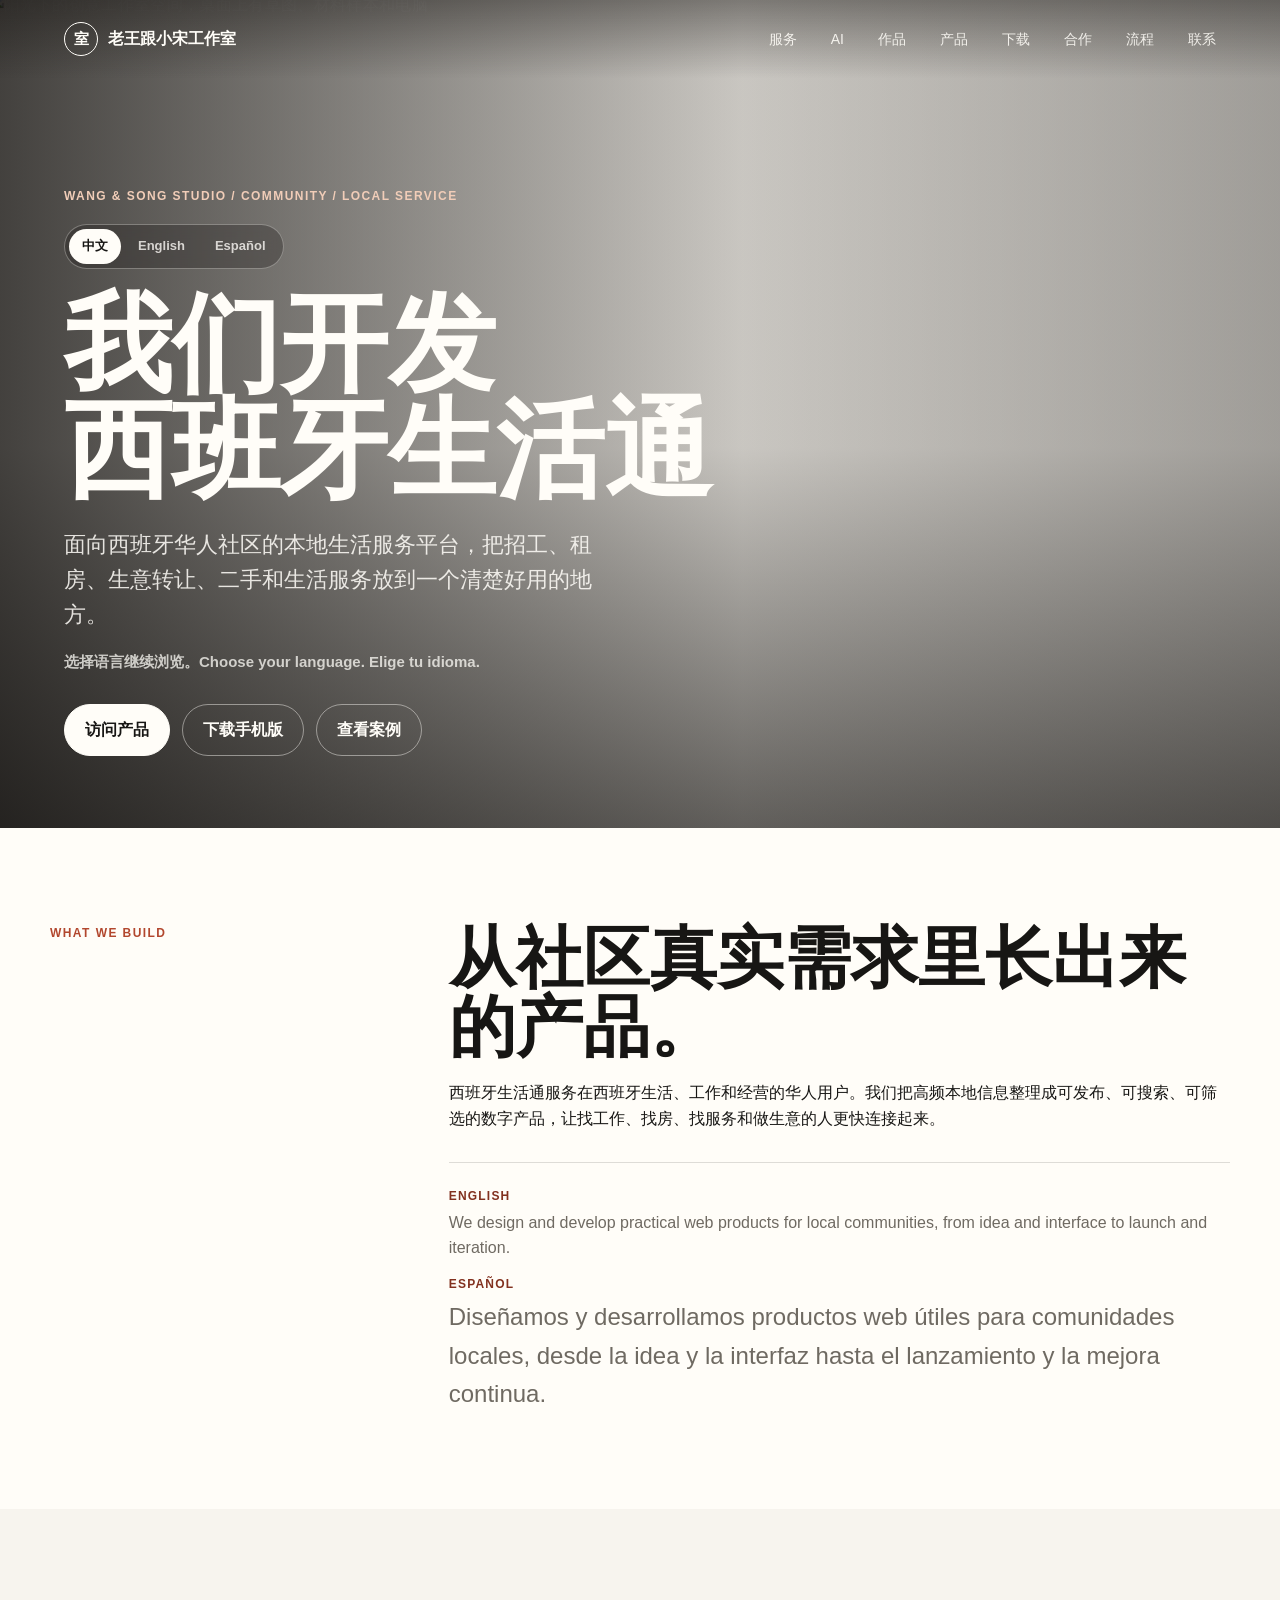
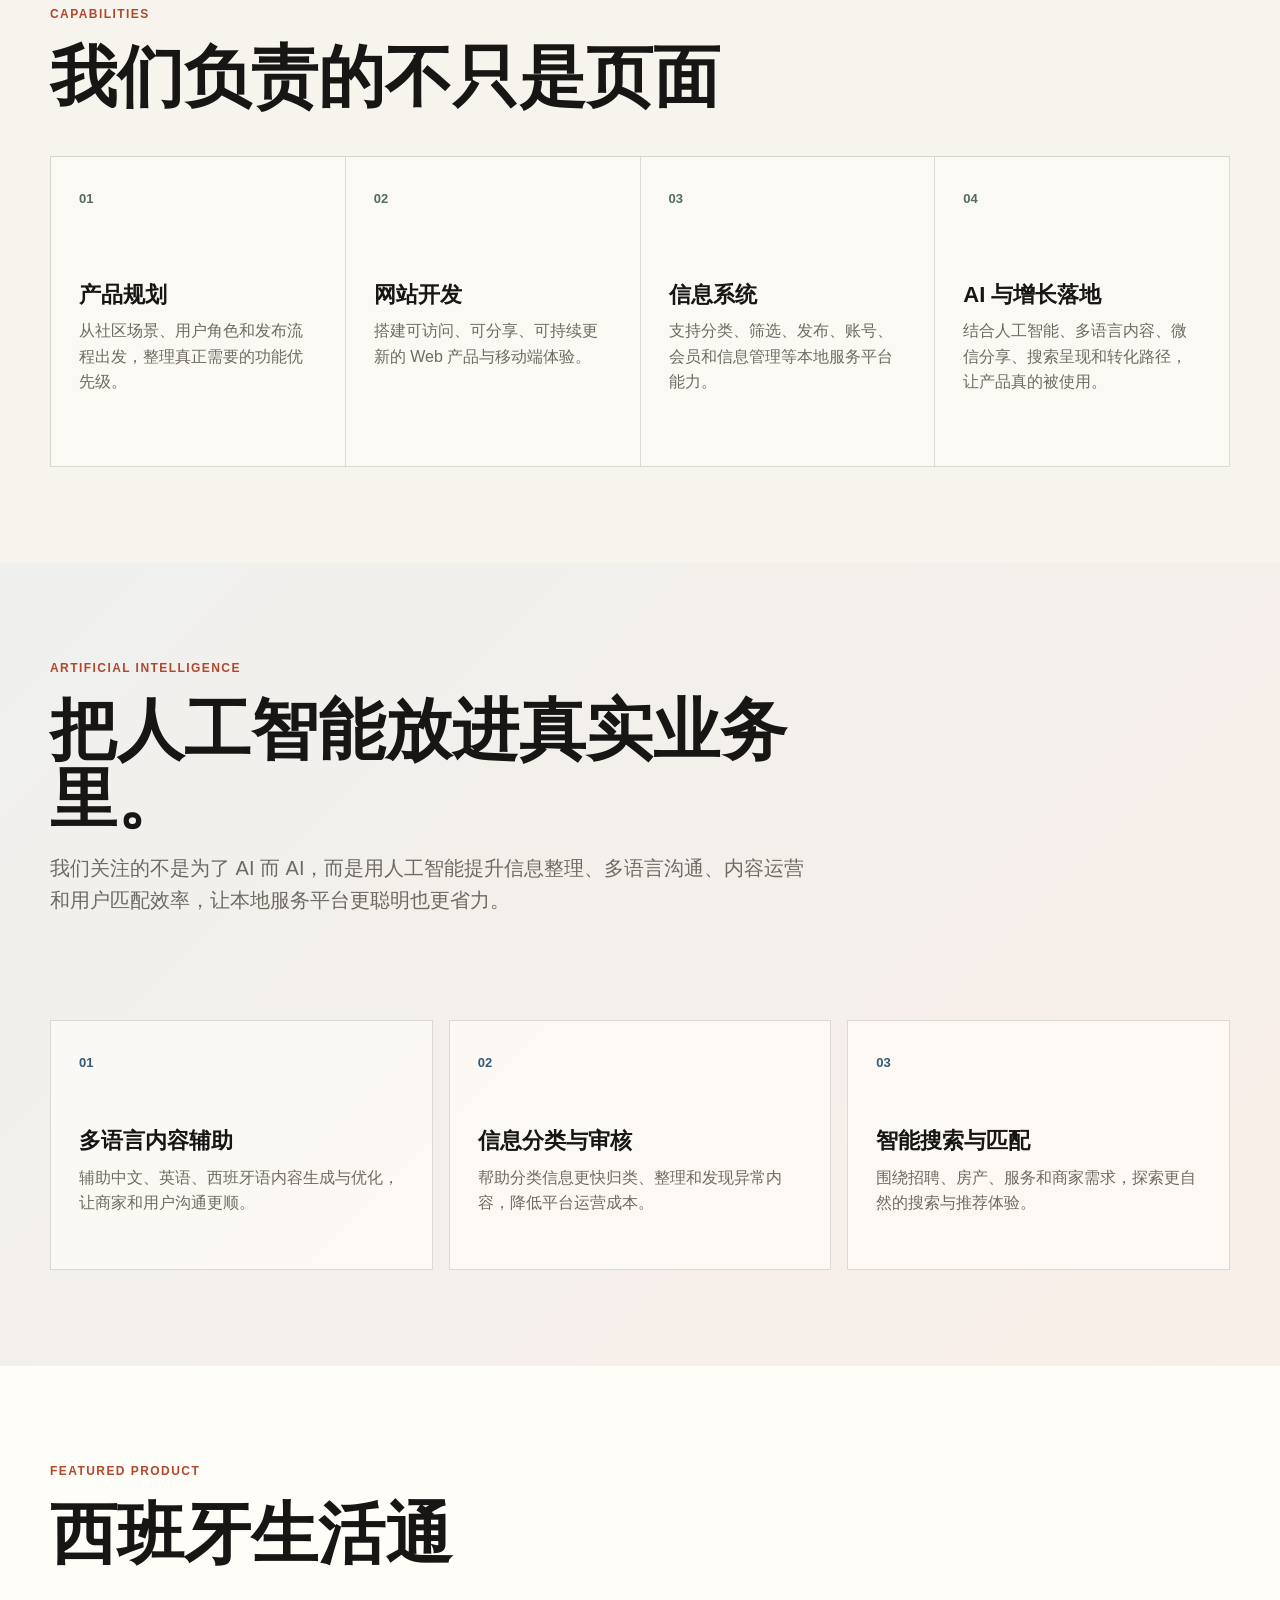
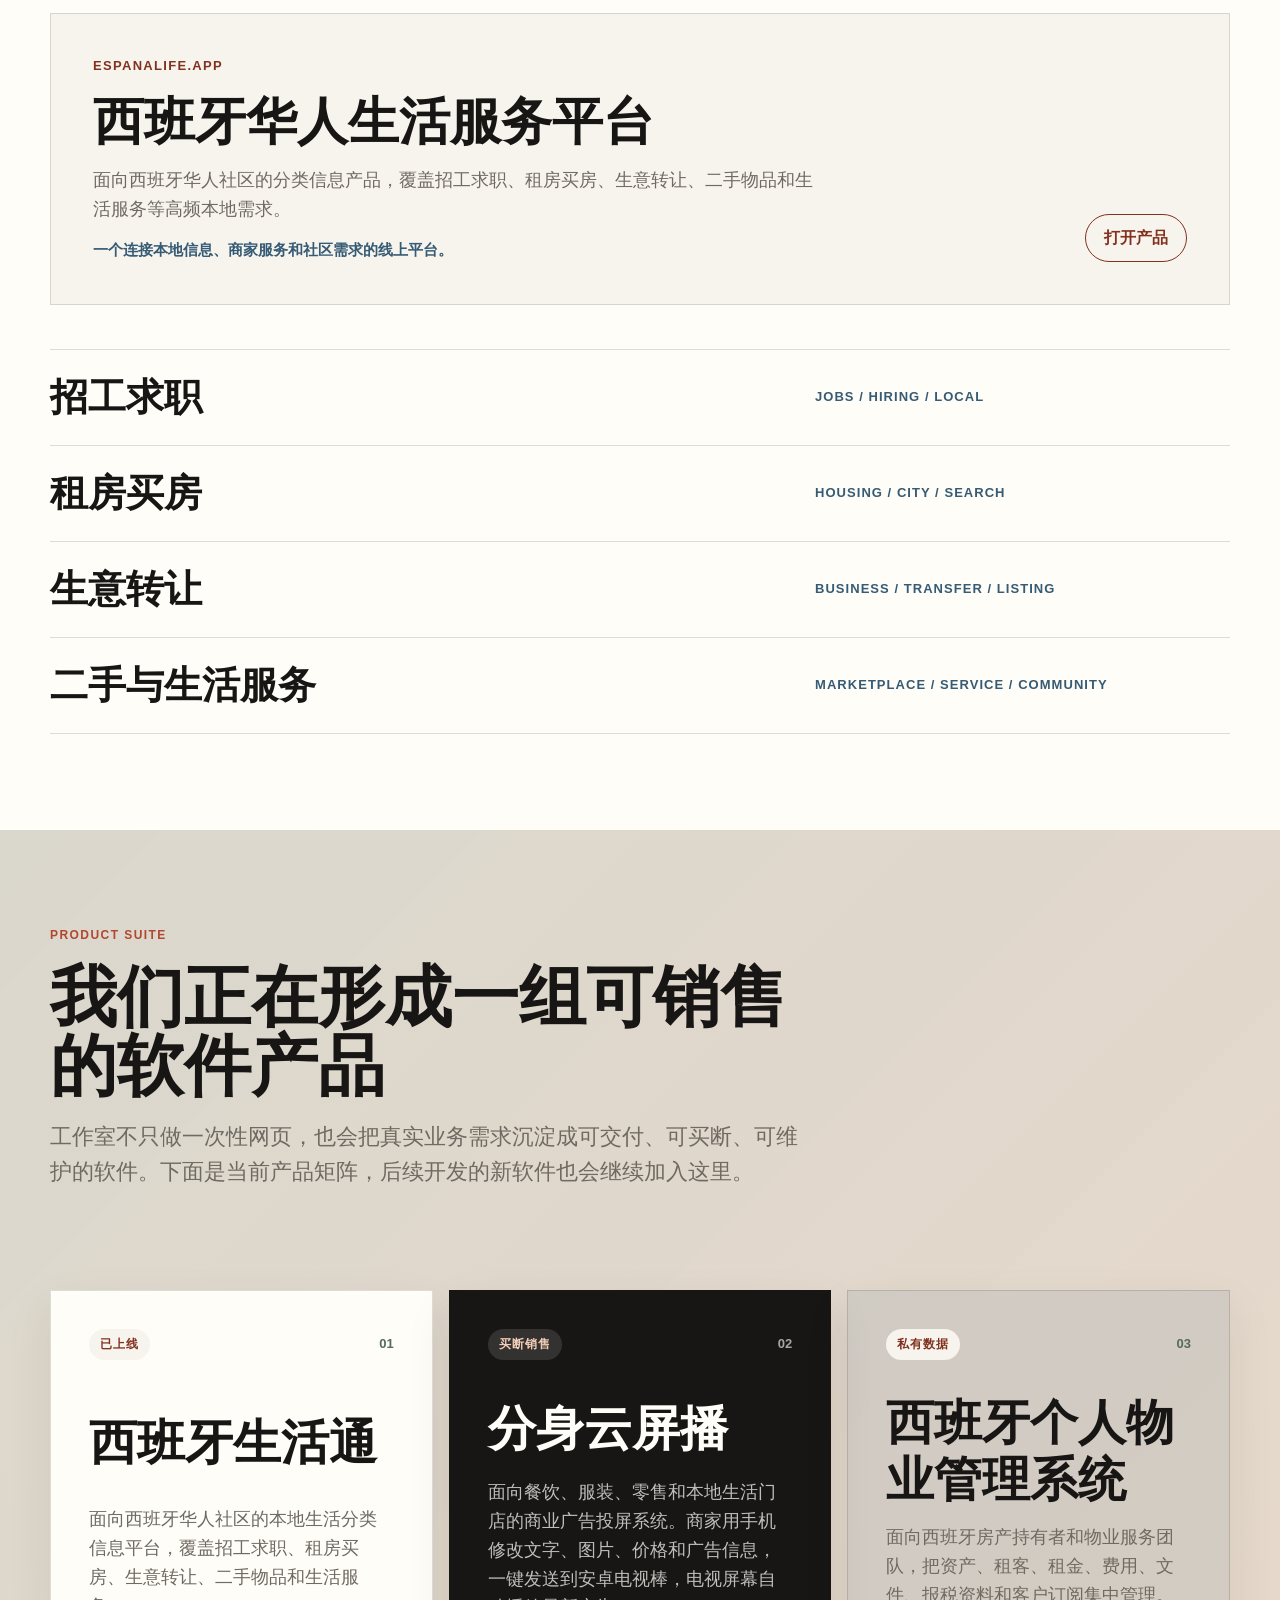
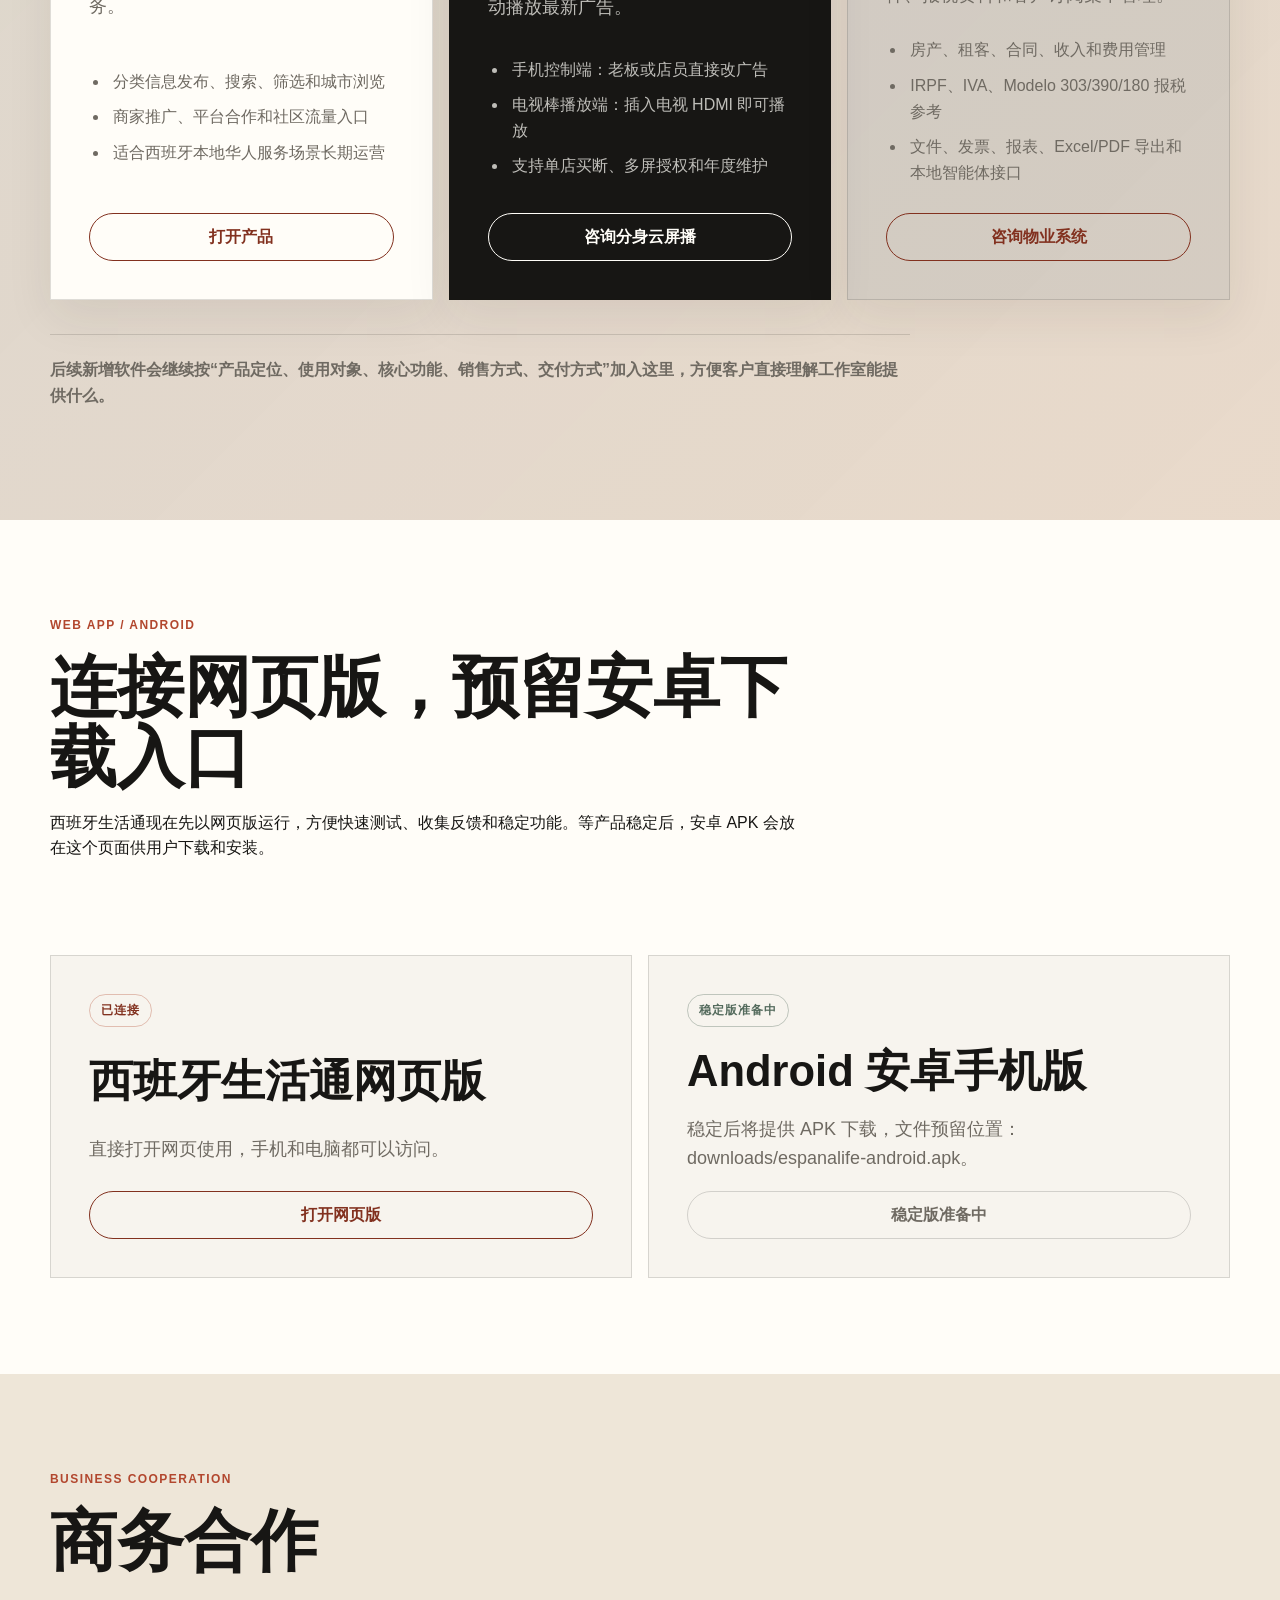
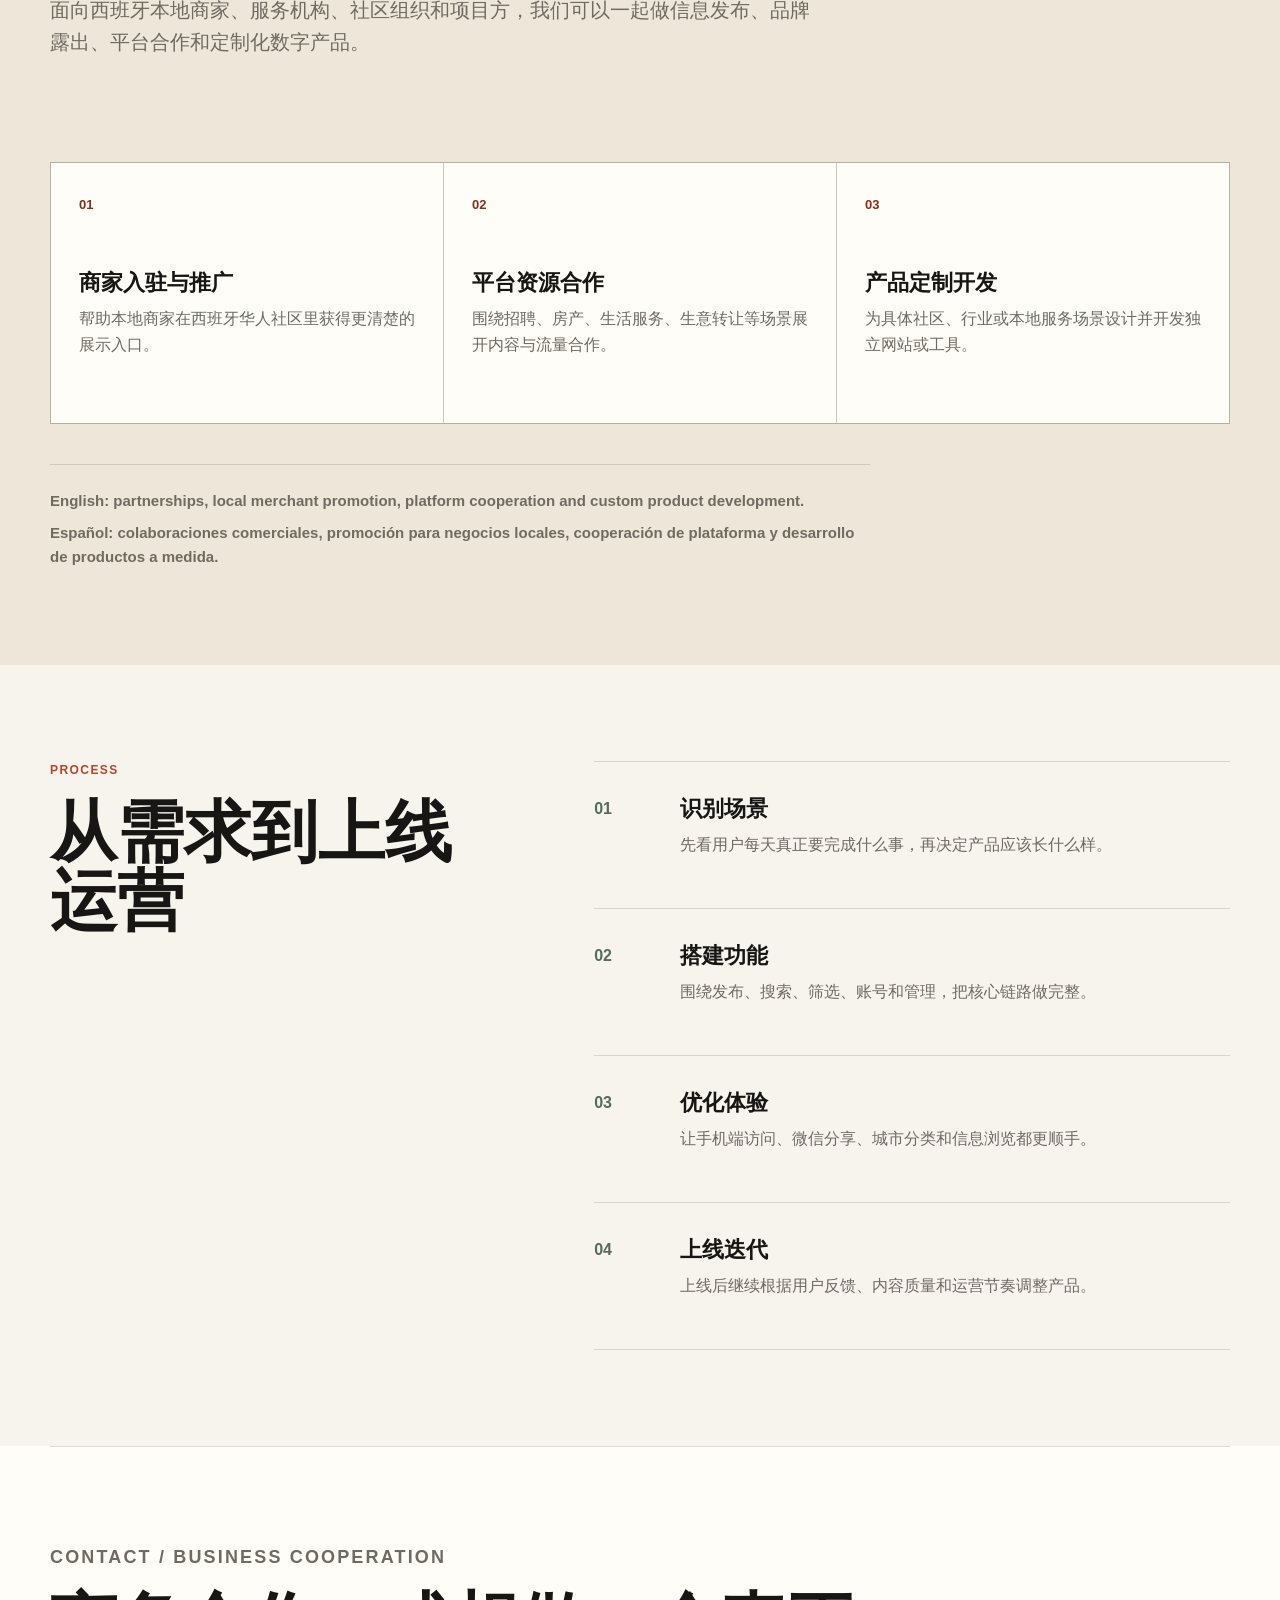
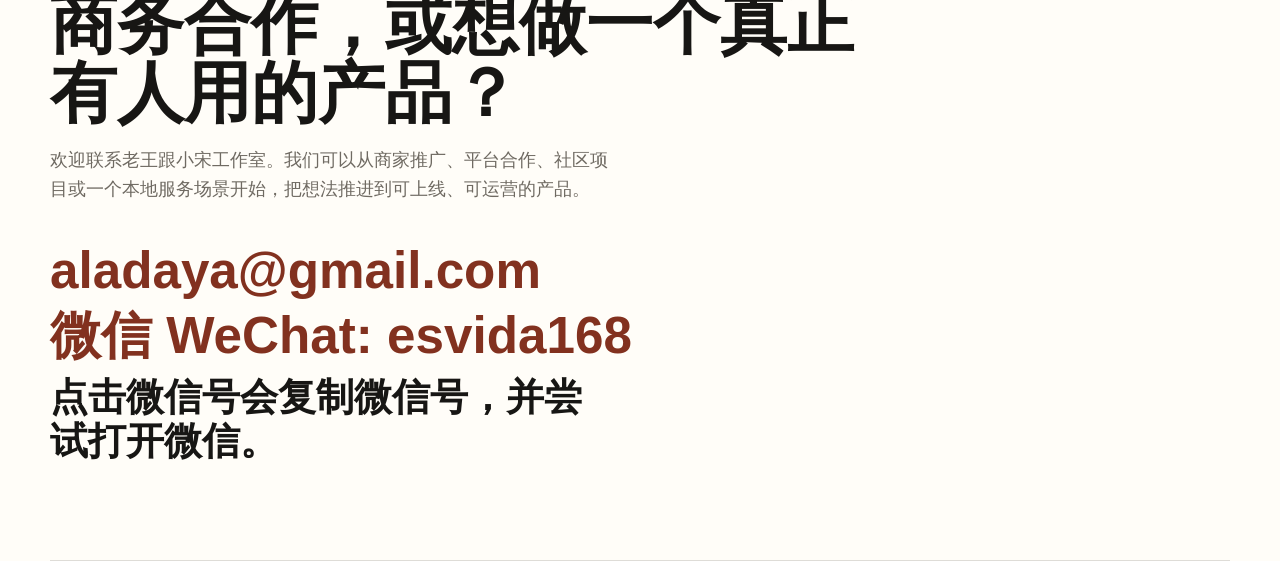
==== index.html @ 679bf8e5 "Expand studio product suite" ====
<!doctype html>
<html lang="zh-CN">
  <head>
    <meta charset="utf-8">
    <meta name="viewport" content="width=device-width, initial-scale=1, viewport-fit=cover">
    <title>老王跟小宋工作室 - 西班牙生活通开发团队</title>
    <meta
      name="description"
      content="老王跟小宋工作室开发了西班牙生活通，一个面向西班牙华人社区的本地生活服务与分类信息平台。"
    >
    <meta name="robots" content="index, follow">
    <link rel="canonical" href="https://wang-song-studio.vercel.app/">
    <meta property="og:url" content="https://wang-song-studio.vercel.app/">
    <link rel="preload" as="image" href="https://images.unsplash.com/photo-1497366754035-f200968a6e72?auto=format&fit=crop&w=1800&q=80">
    <link rel="stylesheet" href="styles.css">
  </head>
  <body>
    <header class="site-header" aria-label="主导航">
      <a class="brand" href="#home" aria-label="回到首页">
        <span class="brand-mark" aria-hidden="true">室</span>
        <span data-i18n="brand">老王跟小宋工作室</span>
      </a>
      <nav>
        <a href="#services" data-i18n="navServices">服务</a>
        <a href="#ai" data-i18n="navAI">AI</a>
        <a href="#work" data-i18n="navWork">作品</a>
        <a href="#products" data-i18n="navProducts">产品</a>
        <a href="#download" data-i18n="navDownload">下载</a>
        <a href="#business" data-i18n="navBusiness">合作</a>
        <a href="#process" data-i18n="navProcess">流程</a>
        <a href="#contact" data-i18n="navContact">联系</a>
      </nav>
    </header>

    <main>
      <section class="hero" id="home" aria-label="工作室介绍">
        <img
          class="hero-image"
          src="https://images.unsplash.com/photo-1497366754035-f200968a6e72?auto=format&fit=crop&w=1800&q=80"
          alt="阳光下的创意工作室空间，桌面上有草图、材料样本和电脑"
        >
        <div class="hero-shade" aria-hidden="true"></div>
        <div class="hero-content">
          <p class="eyebrow">Wang & Song Studio / Community / Local Service</p>
          <div class="language-switcher" aria-label="Language selection">
            <button class="active" type="button" data-lang="zh">中文</button>
            <button type="button" data-lang="en">English</button>
            <button type="button" data-lang="es">Español</button>
          </div>
          <h1 data-i18n="heroTitle">我们开发<br>西班牙生活通</h1>
          <p class="hero-copy" data-i18n="heroCopy">
            面向西班牙华人社区的本地生活服务平台，把招工、租房、生意转让、二手和生活服务放到一个清楚好用的地方。
          </p>
          <p class="language-copy" data-i18n="heroSubcopy">选择语言继续浏览。Choose your language. Elige tu idioma.</p>
          <div class="hero-actions" aria-label="主要操作">
            <a class="button primary" href="https://espanalife.app/" target="_blank" rel="noreferrer" data-i18n="visitProduct">访问产品</a>
            <a class="button secondary" href="#download" data-i18n="downloadApp">下载手机版</a>
            <a class="button secondary" href="#work" data-i18n="viewCase">查看案例</a>
          </div>
        </div>
      </section>

      <section class="intro section-band">
        <div class="section-inner split">
          <p class="section-kicker">What We Build</p>
          <div>
            <h2 data-i18n="introTitle">从社区真实需求里长出来的产品。</h2>
            <p data-i18n="introCopy">
              西班牙生活通服务在西班牙生活、工作和经营的华人用户。我们把高频本地信息整理成可发布、可搜索、可筛选的数字产品，
              让找工作、找房、找服务和做生意的人更快连接起来。
            </p>
            <div class="translation-block">
              <p data-i18n="introPoint1">
                <strong>English</strong>
                We design and develop practical web products for local communities, from idea and interface to launch and iteration.
              </p>
              <p data-i18n="introPoint2">
                <strong>Español</strong>
                Diseñamos y desarrollamos productos web útiles para comunidades locales, desde la idea y la interfaz hasta el lanzamiento y la mejora continua.
              </p>
            </div>
          </div>
        </div>
      </section>

      <section class="services" id="services">
        <div class="section-inner">
          <div class="section-heading">
            <p class="section-kicker">Capabilities</p>
            <h2 data-i18n="servicesTitle">我们负责的不只是页面</h2>
          </div>
          <div class="service-grid">
            <article class="service-item">
              <span class="service-number">01</span>
              <h3 data-i18n="service1Title">产品规划</h3>
              <p data-i18n="service1Copy">从社区场景、用户角色和发布流程出发，整理真正需要的功能优先级。</p>
            </article>
            <article class="service-item">
              <span class="service-number">02</span>
              <h3 data-i18n="service2Title">网站开发</h3>
              <p data-i18n="service2Copy">搭建可访问、可分享、可持续更新的 Web 产品与移动端体验。</p>
            </article>
            <article class="service-item">
              <span class="service-number">03</span>
              <h3 data-i18n="service3Title">信息系统</h3>
              <p data-i18n="service3Copy">支持分类、筛选、发布、账号、会员和信息管理等本地服务平台能力。</p>
            </article>
            <article class="service-item">
              <span class="service-number">04</span>
              <h3 data-i18n="service4Title">增长落地</h3>
              <p data-i18n="service4Copy">兼顾微信分享、搜索呈现、活动入口和转化路径，让产品真的被使用。</p>
            </article>
          </div>
        </div>
      </section>

      <section class="ai-section section-band" id="ai">
        <div class="section-inner ai-layout">
          <div class="section-heading">
            <p class="section-kicker">Artificial Intelligence</p>
            <h2 data-i18n="aiTitle">把人工智能放进真实业务里。</h2>
            <p data-i18n="aiCopy">
              我们关注的不是为了 AI 而 AI，而是用人工智能提升信息整理、多语言沟通、内容运营和用户匹配效率，让本地服务平台更聪明也更省力。
            </p>
          </div>
          <div class="ai-grid">
            <article>
              <span>01</span>
              <h3 data-i18n="ai1Title">多语言内容辅助</h3>
              <p data-i18n="ai1Copy">辅助中文、英语、西班牙语内容生成与优化，让商家和用户沟通更顺。</p>
            </article>
            <article>
              <span>02</span>
              <h3 data-i18n="ai2Title">信息分类与审核</h3>
              <p data-i18n="ai2Copy">帮助分类信息更快归类、整理和发现异常内容，降低平台运营成本。</p>
            </article>
            <article>
              <span>03</span>
              <h3 data-i18n="ai3Title">智能搜索与匹配</h3>
              <p data-i18n="ai3Copy">围绕招聘、房产、服务和商家需求，探索更自然的搜索与推荐体验。</p>
            </article>
          </div>
        </div>
      </section>

      <section class="work section-band" id="work">
        <div class="section-inner">
          <div class="section-heading">
            <p class="section-kicker">Featured Product</p>
            <h2 data-i18n="workTitle">西班牙生活通</h2>
          </div>
          <article class="product-case">
            <div>
              <p class="case-label">espanalife.app</p>
              <h3 data-i18n="caseTitle">西班牙华人生活服务平台</h3>
              <p data-i18n="caseCopy">
                面向西班牙华人社区的分类信息产品，覆盖招工求职、租房买房、生意转让、二手物品和生活服务等高频本地需求。
              </p>
              <p class="case-translation" data-i18n="caseSubcopy">
                Local service and classified listings platform for the Chinese community in Spain. Plataforma local de servicios y anuncios clasificados para la comunidad china en España.
              </p>
            </div>
            <a class="case-link" href="https://espanalife.app/" target="_blank" rel="noreferrer" data-i18n="openProduct">打开产品</a>
          </article>
          <div class="work-list">
            <a class="work-row" href="https://espanalife.app/" target="_blank" rel="noreferrer">
              <span data-i18n="rowJobs">招工求职</span>
              <span>Jobs / Hiring / Local</span>
            </a>
            <a class="work-row" href="https://espanalife.app/" target="_blank" rel="noreferrer">
              <span data-i18n="rowHousing">租房买房</span>
              <span>Housing / City / Search</span>
            </a>
            <a class="work-row" href="https://espanalife.app/" target="_blank" rel="noreferrer">
              <span data-i18n="rowBusiness">生意转让</span>
              <span>Business / Transfer / Listing</span>
            </a>
            <a class="work-row" href="https://espanalife.app/" target="_blank" rel="noreferrer">
              <span data-i18n="rowMarketplace">二手与生活服务</span>
              <span>Marketplace / Service / Community</span>
            </a>
          </div>
        </div>
      </section>

      <span class="anchor-alias" id="fenshenyun" aria-hidden="true"></span>
      <section class="product-suite" id="products">
        <div class="section-inner product-suite-layout">
          <div class="section-heading">
            <p class="section-kicker">Product Suite</p>
            <h2 data-i18n="productsTitle">我们正在形成一组可销售的软件产品</h2>
            <p data-i18n="productsCopy">
              工作室不只做一次性网页，也会把真实业务需求沉淀成可交付、可买断、可维护的软件。下面是当前产品矩阵，后续开发的新软件也会继续加入这里。
            </p>
          </div>

          <div class="product-grid">
            <article class="product-card is-live">
              <div class="product-topline">
                <span data-i18n="productLive">已上线</span>
                <strong>01</strong>
              </div>
              <h3 data-i18n="lifeTitle">西班牙生活通</h3>
              <p data-i18n="lifeCopy">面向西班牙华人社区的本地生活分类信息平台，覆盖招工求职、租房买房、生意转让、二手物品和生活服务。</p>
              <ul>
                <li data-i18n="lifeFeature1">分类信息发布、搜索、筛选和城市浏览</li>
                <li data-i18n="lifeFeature2">商家推广、平台合作和社区流量入口</li>
                <li data-i18n="lifeFeature3">适合西班牙本地华人服务场景长期运营</li>
              </ul>
              <a class="case-link" href="https://espanalife.app/" target="_blank" rel="noreferrer" data-i18n="lifeAction">打开产品</a>
            </article>

            <article class="product-card is-dark">
              <div class="product-topline">
                <span data-i18n="productSale">买断销售</span>
                <strong>02</strong>
              </div>
              <h3 data-i18n="fsyTitle">分身云屏播</h3>
              <p data-i18n="fsyCopy">面向餐饮、服装、零售和本地生活门店的商业广告投屏系统。手机修改文字、图片、价格和广告信息，一键发送到安卓电视棒。</p>
              <ul>
                <li data-i18n="fsyFeature1">手机控制端：老板或店员直接改广告</li>
                <li data-i18n="fsyFeature2">电视棒播放端：插入电视 HDMI 即可播放</li>
                <li data-i18n="fsyFeature3">支持单店买断、多屏授权和年度维护</li>
              </ul>
              <a class="case-link" href="#contact" data-i18n="fsyContact">咨询分身云屏播</a>
            </article>

            <article class="product-card is-blue">
              <div class="product-topline">
                <span data-i18n="productPrivate">私有数据</span>
                <strong>03</strong>
              </div>
              <h3 data-i18n="propertyTitle">西班牙个人物业管理系统</h3>
              <p data-i18n="propertyCopy">面向西班牙房产持有者和物业服务团队，把资产、租客、租金、费用、文件、报税资料和客户订阅集中管理。</p>
              <ul>
                <li data-i18n="propertyFeature1">房产、租客、合同、收入和费用管理</li>
                <li data-i18n="propertyFeature2">IRPF、IVA、Modelo 303/390/180 报税参考</li>
                <li data-i18n="propertyFeature3">文件、发票、报表、Excel/PDF 导出和本地智能体接口</li>
              </ul>
              <a class="case-link" href="#contact" data-i18n="propertyAction">咨询物业系统</a>
            </article>
          </div>

          <div class="product-note">
            <p data-i18n="productsNote">后续新增软件会继续按“产品定位、使用对象、核心功能、销售方式、交付方式”加入这里，方便客户直接理解工作室能提供什么。</p>
          </div>
        </div>
      </section>

      <section class="download section-band" id="download">
        <div class="section-inner download-layout">
          <div class="section-heading">
            <p class="section-kicker">Web App / Android</p>
            <h2 data-i18n="downloadTitle">连接网页版，预留安卓下载入口</h2>
            <p data-i18n="downloadCopy">
              西班牙生活通现在先以网页版运行，方便快速测试、收集反馈和稳定功能。等产品稳定后，安卓 APK 会放在这个页面供用户下载和安装。
            </p>
          </div>
          <div class="download-grid">
            <article class="download-card">
              <span class="download-status is-live" data-i18n="webLive">已连接</span>
              <h3 data-i18n="webAppTitle">西班牙生活通网页版</h3>
              <p data-i18n="webAppCopy">直接打开网页使用，手机和电脑都可以访问。</p>
              <a class="case-link" href="https://espanalife.app/" target="_blank" rel="noreferrer" data-i18n="openWebApp">打开网页版</a>
            </article>
            <article class="download-card">
              <span class="download-status" data-i18n="androidPreparing">稳定版准备中</span>
              <h3 data-i18n="androidTitle">Android 安卓手机版</h3>
              <p data-i18n="androidCopy">稳定后将提供 APK 下载，文件预留位置：downloads/espanalife-android.apk。</p>
              <span class="case-link is-disabled" aria-disabled="true" data-i18n="androidComingSoon">稳定版准备中</span>
            </article>
          </div>
        </div>
      </section>

      <section class="business" id="business">
        <div class="section-inner business-layout">
          <div class="section-heading">
            <p class="section-kicker">Business Cooperation</p>
            <h2 data-i18n="businessTitle">商务合作</h2>
            <p data-i18n="businessCopy">
              面向西班牙本地商家、服务机构、社区组织和项目方，我们可以一起做信息发布、品牌露出、平台合作和定制化数字产品。
            </p>
          </div>
          <div class="business-grid">
            <article>
              <span>01</span>
              <h3 data-i18n="business1Title">商家入驻与推广</h3>
              <p data-i18n="business1Copy">帮助本地商家在西班牙华人社区里获得更清楚的展示入口。</p>
            </article>
            <article>
              <span>02</span>
              <h3 data-i18n="business2Title">平台资源合作</h3>
              <p data-i18n="business2Copy">围绕招聘、房产、生活服务、生意转让等场景展开内容与流量合作。</p>
            </article>
            <article>
              <span>03</span>
              <h3 data-i18n="business3Title">产品定制开发</h3>
              <p data-i18n="business3Copy">为具体社区、行业或本地服务场景设计并开发独立网站或工具。</p>
            </article>
          </div>
          <div class="business-note">
            <p data-i18n="businessNote1">English: partnerships, local merchant promotion, platform cooperation and custom product development.</p>
            <p data-i18n="businessNote2">Español: colaboraciones comerciales, promoción para negocios locales, cooperación de plataforma y desarrollo de productos a medida.</p>
          </div>
        </div>
      </section>

      <section class="process" id="process">
        <div class="section-inner process-layout">
          <div class="section-heading sticky-heading">
            <p class="section-kicker">Process</p>
            <h2 data-i18n="processTitle">从需求到上线运营</h2>
          </div>
          <ol class="timeline">
            <li>
              <span>01</span>
              <div>
                <h3 data-i18n="process1Title">识别场景</h3>
                <p data-i18n="process1Copy">先看用户每天真正要完成什么事，再决定产品应该长什么样。</p>
              </div>
            </li>
            <li>
              <span>02</span>
              <div>
                <h3 data-i18n="process2Title">搭建功能</h3>
                <p data-i18n="process2Copy">围绕发布、搜索、筛选、账号和管理，把核心链路做完整。</p>
              </div>
            </li>
            <li>
              <span>03</span>
              <div>
                <h3 data-i18n="process3Title">优化体验</h3>
                <p data-i18n="process3Copy">让手机端访问、微信分享、城市分类和信息浏览都更顺手。</p>
              </div>
            </li>
            <li>
              <span>04</span>
              <div>
                <h3 data-i18n="process4Title">上线迭代</h3>
                <p data-i18n="process4Copy">上线后继续根据用户反馈、内容质量和运营节奏调整产品。</p>
              </div>
            </li>
          </ol>
        </div>
      </section>

      <section class="contact section-band" id="contact">
        <div class="section-inner contact-panel">
          <p class="section-kicker">Contact / Business Cooperation</p>
          <h2 data-i18n="contactTitle">商务合作，或想做一个真正有人用的产品？</h2>
          <p data-i18n="contactCopy">
            欢迎联系老王跟小宋工作室。我们可以从商家推广、平台合作、社区项目或一个本地服务场景开始，把想法推进到可上线、可运营的产品。
          </p>
          <div class="contact-methods" aria-label="联系方式">
            <a class="contact-link" href="mailto:aladaya@gmail.com">aladaya@gmail.com</a>
            <a class="contact-link wechat-link" href="weixin://" data-wechat-id="esvida168" aria-describedby="wechatHint">
              <span data-i18n="wechatLabel">微信 WeChat</span>: <strong>esvida168</strong>
            </a>
            <p class="wechat-hint" id="wechatHint" data-i18n="wechatHint">
              点击微信号会复制微信号，并尝试打开微信。
            </p>
          </div>
        </div>
      </section>
    </main>
    <div class="mobile-actionbar" aria-label="手机快捷操作">
      <a href="https://espanalife.app/" target="_blank" rel="noreferrer" data-i18n="mobileProduct">产品</a>
      <a href="#download" data-i18n="mobileDownload">下载</a>
      <a href="#business" data-i18n="mobileBusiness">合作</a>
      <a href="#contact" data-i18n="mobileContact">联系</a>
    </div>
    <script src="script.js"></script>
  </body>
</html>
---- styles.css ----
:root {
  color-scheme: light;
  --ink: #171614;
  --muted: #6f6a62;
  --paper: #f7f4ee;
  --paper-deep: #eee6d8;
  --line: rgba(23, 22, 20, 0.14);
  --accent: #b2472e;
  --accent-dark: #82311f;
  --sage: #546b5d;
  --blue: #365b74;
  --white: #fffdf8;
  --shadow: 0 20px 60px rgba(42, 35, 27, 0.14);
}

* {
  box-sizing: border-box;
}

html {
  scroll-behavior: smooth;
  -webkit-text-size-adjust: 100%;
  text-size-adjust: 100%;
  scroll-padding-top: 18px;
}

body {
  margin: 0;
  background: var(--paper);
  color: var(--ink);
  font-family:
    Inter, "PingFang SC", "Hiragino Sans GB", "Microsoft YaHei", sans-serif;
  font-size: 16px;
  line-height: 1.6;
}

a {
  color: inherit;
  text-decoration: none;
  -webkit-tap-highlight-color: rgba(178, 71, 46, 0.18);
}

.site-header {
  position: absolute;
  z-index: 20;
  top: 0;
  left: 0;
  display: flex;
  width: 100%;
  align-items: center;
  justify-content: space-between;
  padding: 22px clamp(20px, 5vw, 72px);
  color: var(--white);
  background: linear-gradient(180deg, rgba(18, 15, 12, 0.42), rgba(18, 15, 12, 0));
}

.brand {
  display: inline-flex;
  align-items: center;
  gap: 10px;
  font-weight: 700;
  letter-spacing: 0;
}

.brand-mark {
  display: grid;
  width: 34px;
  height: 34px;
  place-items: center;
  border: 1px solid currentColor;
  border-radius: 50%;
  font-size: 15px;
}

nav {
  display: flex;
  gap: clamp(14px, 3vw, 34px);
  font-size: 14px;
}

nav a {
  opacity: 0.88;
}

nav a:hover {
  opacity: 1;
}

.hero {
  position: relative;
  min-height: 92svh;
  overflow: hidden;
  display: grid;
  align-items: end;
  padding: 120px clamp(20px, 5vw, 72px) 72px;
  color: var(--white);
}

.hero-image,
.hero-shade {
  position: absolute;
  inset: 0;
  width: 100%;
  height: 100%;
}

.hero-image {
  object-fit: cover;
  object-position: center;
  transform: scale(1.02);
}

.hero-shade {
  background:
    linear-gradient(90deg, rgba(12, 10, 8, 0.76), rgba(12, 10, 8, 0.18) 58%, rgba(12, 10, 8, 0.36)),
    linear-gradient(0deg, rgba(12, 10, 8, 0.56), rgba(12, 10, 8, 0.02) 46%);
}

.hero-content {
  position: relative;
  z-index: 1;
  width: min(760px, 100%);
}

.eyebrow,
.section-kicker {
  margin: 0 0 18px;
  color: var(--accent);
  font-size: 12px;
  font-weight: 800;
  letter-spacing: 0.12em;
  text-transform: uppercase;
}

.hero .eyebrow {
  color: #f1cdb8;
}

.language-switcher {
  display: inline-flex;
  gap: 4px;
  margin: 0 0 22px;
  padding: 4px;
  border: 1px solid rgba(255, 253, 248, 0.32);
  border-radius: 999px;
  background: rgba(18, 15, 12, 0.26);
  backdrop-filter: blur(10px);
}

.language-switcher button {
  min-height: 34px;
  border: 0;
  border-radius: 999px;
  padding: 7px 13px;
  background: transparent;
  color: rgba(255, 253, 248, 0.78);
  cursor: pointer;
  font: inherit;
  font-size: 13px;
  font-weight: 800;
}

.language-switcher button.active {
  background: var(--white);
  color: var(--ink);
}

h1,
h2,
h3,
p {
  margin-top: 0;
}

h1 {
  margin-bottom: 24px;
  font-size: clamp(48px, 8.6vw, 108px);
  line-height: 0.98;
  letter-spacing: 0;
}

h2 {
  margin-bottom: 18px;
  font-size: clamp(32px, 5.2vw, 72px);
  line-height: 1.04;
  letter-spacing: 0;
}

h3 {
  margin-bottom: 10px;
  font-size: 22px;
  line-height: 1.2;
}

.hero-copy {
  max-width: 560px;
  margin-bottom: 18px;
  color: rgba(255, 253, 248, 0.86);
  font-size: clamp(17px, 2vw, 22px);
}

.language-copy {
  max-width: 620px;
  margin-bottom: 30px;
  color: rgba(255, 253, 248, 0.74);
  font-size: 15px;
  font-weight: 700;
}

.language-copy p {
  margin-bottom: 0;
}

.hero-actions {
  display: flex;
  flex-wrap: wrap;
  gap: 12px;
}

.button {
  display: inline-flex;
  min-height: 48px;
  align-items: center;
  justify-content: center;
  border: 1px solid rgba(255, 253, 248, 0.45);
  border-radius: 999px;
  padding: 12px 20px;
  font-weight: 700;
}

.button,
.case-link,
.work-row,
nav a,
.language-switcher button,
.mobile-actionbar a {
  touch-action: manipulation;
}

.button.primary {
  border-color: var(--white);
  background: var(--white);
  color: var(--ink);
}

.button.secondary {
  color: var(--white);
}

.section-inner {
  width: min(1180px, calc(100% - 40px));
  margin: 0 auto;
  padding: 96px 0;
}

.section-band {
  background: var(--white);
}

.split {
  display: grid;
  grid-template-columns: minmax(160px, 0.55fr) minmax(0, 1.45fr);
  gap: clamp(24px, 8vw, 120px);
  align-items: start;
}

.intro p:last-child {
  max-width: 780px;
  color: var(--muted);
  font-size: clamp(18px, 2.2vw, 24px);
}

.translation-block {
  display: grid;
  gap: 14px;
  max-width: 840px;
  margin-top: 30px;
  padding-top: 24px;
  border-top: 1px solid var(--line);
}

.translation-block p {
  margin-bottom: 0;
  color: var(--muted);
  font-size: 16px;
}

.translation-block strong {
  display: block;
  margin-bottom: 4px;
  color: var(--accent-dark);
  font-size: 12px;
  letter-spacing: 0.1em;
  text-transform: uppercase;
}

.section-heading {
  max-width: 760px;
  margin-bottom: 44px;
}

.service-grid {
  display: grid;
  grid-template-columns: repeat(4, minmax(0, 1fr));
  border-top: 1px solid var(--line);
  border-left: 1px solid var(--line);
}

.service-item {
  min-height: 310px;
  padding: 28px;
  border-right: 1px solid var(--line);
  border-bottom: 1px solid var(--line);
  background: rgba(255, 253, 248, 0.48);
}

.service-number {
  display: inline-block;
  margin-bottom: 72px;
  color: var(--sage);
  font-size: 13px;
  font-weight: 800;
}

.service-item p,
.timeline p,
.contact-panel p {
  color: var(--muted);
}

.work-list {
  border-top: 1px solid var(--line);
}

.anchor-alias {
  display: block;
  height: 0;
  scroll-margin-top: 18px;
}

.product-suite {
  background:
    linear-gradient(135deg, rgba(54, 91, 116, 0.11), rgba(178, 71, 46, 0.08)),
    var(--paper-deep);
}

.product-suite-layout {
  display: grid;
  gap: 34px;
}

.product-suite .section-heading p:last-child {
  max-width: 820px;
  color: var(--muted);
  font-size: clamp(18px, 2.2vw, 22px);
}

.product-grid {
  display: grid;
  grid-template-columns: repeat(3, minmax(0, 1fr));
  gap: 16px;
}

.product-card {
  display: grid;
  min-height: 520px;
  align-content: space-between;
  padding: clamp(24px, 4vw, 38px);
  border: 1px solid var(--line);
  background: var(--white);
  box-shadow: 0 18px 44px rgba(42, 35, 27, 0.08);
}

.product-topline {
  display: flex;
  align-items: center;
  justify-content: space-between;
  gap: 12px;
}

.product-topline span {
  width: fit-content;
  border-radius: 999px;
  padding: 6px 11px;
  background: var(--paper);
  color: var(--accent-dark);
  font-size: 12px;
  font-weight: 900;
  letter-spacing: 0.08em;
}

.product-topline strong {
  color: var(--sage);
  font-size: 13px;
}

.product-card h3 {
  margin: 34px 0 14px;
  font-size: clamp(28px, 3.8vw, 48px);
}

.product-card p {
  margin-bottom: 0;
  color: var(--muted);
  font-size: 18px;
}

.product-card ul {
  display: grid;
  gap: 10px;
  margin: 28px 0;
  padding-left: 20px;
  color: var(--muted);
}

.product-card li {
  padding-left: 4px;
}

.product-card.is-dark {
  background: var(--ink);
  color: var(--white);
}

.product-card.is-dark p,
.product-card.is-dark ul {
  color: rgba(255, 253, 248, 0.72);
}

.product-card.is-dark .product-topline span {
  background: rgba(255, 253, 248, 0.12);
  color: #f1cdb8;
}

.product-card.is-dark .product-topline strong {
  color: rgba(255, 253, 248, 0.62);
}

.product-card.is-dark .case-link {
  border-color: var(--white);
  color: var(--white);
}

.product-card.is-dark .case-link:hover {
  background: var(--white);
  color: var(--ink);
}

.product-card.is-blue {
  background: rgba(54, 91, 116, 0.1);
}

.product-note {
  max-width: 860px;
  border-top: 1px solid var(--line);
  padding-top: 22px;
  color: var(--muted);
  font-weight: 700;
}

.secondary-link {
  border-color: var(--blue);
  color: var(--blue);
}

.secondary-link:hover {
  background: var(--blue);
}

.download {
  background: var(--white);
}

.download-layout {
  display: grid;
  gap: 34px;
}

.download-grid {
  display: grid;
  grid-template-columns: repeat(2, minmax(0, 1fr));
  gap: 16px;
}

.download-card {
  display: grid;
  min-height: 280px;
  align-content: space-between;
  gap: 18px;
  padding: clamp(24px, 4vw, 38px);
  border: 1px solid var(--line);
  background: var(--paper);
}

.download-card h3 {
  margin-bottom: 0;
  font-size: clamp(26px, 3.4vw, 44px);
}

.download-card p {
  max-width: 560px;
  margin-bottom: 0;
  color: var(--muted);
  font-size: 18px;
}

.download-status {
  width: fit-content;
  border: 1px solid rgba(84, 107, 93, 0.34);
  border-radius: 999px;
  padding: 6px 11px;
  color: var(--sage);
  font-size: 12px;
  font-weight: 900;
  letter-spacing: 0.08em;
  text-transform: uppercase;
}

.download-status.is-live {
  border-color: rgba(178, 71, 46, 0.32);
  color: var(--accent-dark);
}

.case-link.is-disabled {
  border-color: rgba(23, 22, 20, 0.16);
  color: var(--muted);
  cursor: not-allowed;
}

.case-link.is-disabled:hover {
  background: transparent;
  color: var(--muted);
}

.ai-section {
  background:
    linear-gradient(135deg, rgba(54, 91, 116, 0.08), rgba(178, 71, 46, 0.08)),
    var(--white);
}

.ai-layout {
  display: grid;
  gap: 40px;
}

.ai-section .section-heading p:last-child {
  max-width: 800px;
  color: var(--muted);
  font-size: 20px;
}

.ai-grid {
  display: grid;
  grid-template-columns: repeat(3, minmax(0, 1fr));
  gap: 16px;
}

.ai-grid article {
  min-height: 250px;
  padding: 28px;
  border: 1px solid var(--line);
  background: rgba(255, 253, 248, 0.72);
}

.ai-grid span {
  display: inline-block;
  margin-bottom: 54px;
  color: var(--blue);
  font-size: 13px;
  font-weight: 900;
}

.ai-grid p {
  color: var(--muted);
}

.product-case {
  display: grid;
  grid-template-columns: minmax(0, 1fr) auto;
  gap: 28px;
  align-items: end;
  margin-bottom: 44px;
  padding: clamp(24px, 4vw, 42px);
  border: 1px solid var(--line);
  background: var(--paper);
}

.product-case h3 {
  margin-bottom: 14px;
  font-size: clamp(28px, 4vw, 54px);
}

.product-case p {
  max-width: 720px;
  margin-bottom: 14px;
  color: var(--muted);
  font-size: 18px;
}

.product-case p:last-child {
  margin-bottom: 0;
}

.product-case .case-translation {
  color: var(--blue);
  font-size: 15px;
  font-weight: 700;
}

.case-label {
  color: var(--accent-dark) !important;
  font-size: 13px !important;
  font-weight: 900;
  letter-spacing: 0.1em;
  text-transform: uppercase;
}

.case-link {
  display: inline-flex;
  min-height: 46px;
  align-items: center;
  justify-content: center;
  border: 1px solid var(--accent-dark);
  border-radius: 999px;
  padding: 10px 18px;
  color: var(--accent-dark);
  font-weight: 800;
  white-space: nowrap;
}

.case-link:hover {
  background: var(--accent-dark);
  color: var(--white);
}

.work-row {
  display: grid;
  grid-template-columns: minmax(0, 1fr) minmax(180px, 0.56fr);
  gap: 24px;
  align-items: center;
  min-height: 96px;
  border-bottom: 1px solid var(--line);
  color: var(--ink);
}

.work-row span:first-child {
  font-size: clamp(24px, 3vw, 42px);
  font-weight: 800;
  line-height: 1.1;
}

.work-row span:last-child {
  color: var(--blue);
  font-size: 13px;
  font-weight: 800;
  letter-spacing: 0.08em;
  text-transform: uppercase;
}

.work-row:hover {
  color: var(--accent-dark);
}

.business {
  background: var(--paper-deep);
}

.business-layout {
  display: grid;
  gap: 40px;
}

.business .section-heading p:last-child {
  max-width: 760px;
  color: var(--muted);
  font-size: 20px;
}

.business-grid {
  display: grid;
  grid-template-columns: repeat(3, minmax(0, 1fr));
  gap: 1px;
  background: var(--line);
  border: 1px solid var(--line);
}

.business-grid article {
  min-height: 260px;
  padding: 28px;
  background: var(--white);
}

.business-grid span {
  display: inline-block;
  margin-bottom: 54px;
  color: var(--accent-dark);
  font-size: 13px;
  font-weight: 900;
}

.business-grid p,
.business-note p {
  color: var(--muted);
}

.business-note {
  display: grid;
  gap: 8px;
  max-width: 820px;
  padding-top: 24px;
  border-top: 1px solid var(--line);
}

.business-note p {
  margin-bottom: 0;
  font-size: 15px;
  font-weight: 700;
}

.process-layout {
  display: grid;
  grid-template-columns: minmax(220px, 0.82fr) minmax(0, 1.18fr);
  gap: clamp(30px, 8vw, 110px);
}

.sticky-heading {
  position: sticky;
  top: 110px;
  align-self: start;
}

.timeline {
  display: grid;
  gap: 0;
  margin: 0;
  padding: 0;
  list-style: none;
}

.timeline li {
  display: grid;
  grid-template-columns: 64px minmax(0, 1fr);
  gap: 22px;
  padding: 34px 0;
  border-top: 1px solid var(--line);
}

.timeline li:last-child {
  border-bottom: 1px solid var(--line);
}

.timeline span {
  color: var(--sage);
  font-weight: 900;
}

.contact-panel {
  display: grid;
  min-height: 420px;
  align-content: center;
  border-top: 1px solid var(--line);
  border-bottom: 1px solid var(--line);
}

.contact-panel h2 {
  max-width: 820px;
}

.contact-panel p {
  max-width: 560px;
  font-size: 18px;
}

.contact-link {
  width: fit-content;
  color: var(--accent-dark);
  font-size: clamp(26px, 4vw, 54px);
  font-weight: 900;
  line-height: 1.05;
}

.contact-link:hover {
  color: var(--blue);
}

.wechat-link {
  border: 0;
  background: transparent;
  cursor: pointer;
  text-align: left;
}

.contact-methods {
  display: grid;
  gap: 12px;
  margin-top: 22px;
}

.contact-methods p {
  margin-bottom: 0;
  color: var(--ink);
  font-size: clamp(22px, 3vw, 40px);
  font-weight: 800;
  line-height: 1.15;
}

.contact-methods strong {
  color: var(--accent-dark);
}

.wechat-hint {
  max-width: 520px;
  color: var(--muted);
  font-size: 15px;
  font-weight: 600;
  line-height: 1.5;
}

.mobile-actionbar {
  display: none;
}

@media (max-width: 900px) {
  .site-header {
    padding: 18px 20px;
  }

  nav {
    display: none;
  }

  .hero {
    min-height: 88svh;
    padding: 96px 20px 42px;
  }

  .hero-shade {
    background:
      linear-gradient(90deg, rgba(12, 10, 8, 0.78), rgba(12, 10, 8, 0.28)),
      linear-gradient(0deg, rgba(12, 10, 8, 0.6), rgba(12, 10, 8, 0.04) 48%);
  }

  .section-inner {
    width: min(100% - 32px, 720px);
    padding: 72px 0;
  }

  .split,
  .process-layout,
  .work-row,
  .product-case {
    grid-template-columns: 1fr;
  }

  .service-grid {
    grid-template-columns: repeat(2, minmax(0, 1fr));
  }

  .business-grid {
    grid-template-columns: 1fr;
  }

  .product-grid {
    grid-template-columns: 1fr;
  }

  .download-grid {
    grid-template-columns: 1fr;
  }

  .ai-grid {
    grid-template-columns: 1fr;
  }

  .service-item {
    min-height: 250px;
    padding: 24px;
  }

  .service-number {
    margin-bottom: 46px;
  }

  .sticky-heading {
    position: static;
  }
}

@media (max-width: 700px) {
  body {
    padding-bottom: calc(78px + env(safe-area-inset-bottom));
  }

  .brand {
    font-size: 15px;
  }

  .site-header {
    align-items: flex-start;
  }

  h1 {
    font-size: clamp(44px, 13vw, 66px);
  }

  .hero {
    min-height: 100svh;
    padding: calc(92px + env(safe-area-inset-top)) 20px 110px;
  }

  .language-switcher {
    width: 100%;
    position: sticky;
    top: max(12px, env(safe-area-inset-top));
    z-index: 2;
  }

  .language-switcher button {
    flex: 1;
    min-height: 42px;
    padding-inline: 8px;
  }

  .language-copy {
    font-size: 13px;
  }

  .button {
    width: 100%;
    min-height: 52px;
  }

  .service-grid {
    grid-template-columns: 1fr;
  }

  .work-row {
    min-height: 120px;
    gap: 8px;
    padding: 22px 0;
  }

  .timeline li {
    grid-template-columns: 48px minmax(0, 1fr);
    gap: 14px;
  }

  .contact-panel {
    min-height: 360px;
  }

  .contact-link {
    overflow-wrap: anywhere;
  }

  .mobile-actionbar {
    position: fixed;
    z-index: 30;
    right: 12px;
    bottom: calc(10px + env(safe-area-inset-bottom));
    left: 12px;
    display: grid;
    grid-template-columns: repeat(4, minmax(0, 1fr));
    gap: 6px;
    padding: 6px;
    border: 1px solid rgba(23, 22, 20, 0.12);
    border-radius: 999px;
    background: rgba(255, 253, 248, 0.92);
    box-shadow: 0 18px 48px rgba(23, 22, 20, 0.22);
    backdrop-filter: blur(18px);
  }

  .mobile-actionbar a {
    display: inline-flex;
    min-height: 48px;
    align-items: center;
    justify-content: center;
    border-radius: 999px;
    color: var(--ink);
    font-size: 14px;
    font-weight: 900;
  }

  .mobile-actionbar a:first-child {
    background: var(--accent-dark);
    color: var(--white);
  }
}
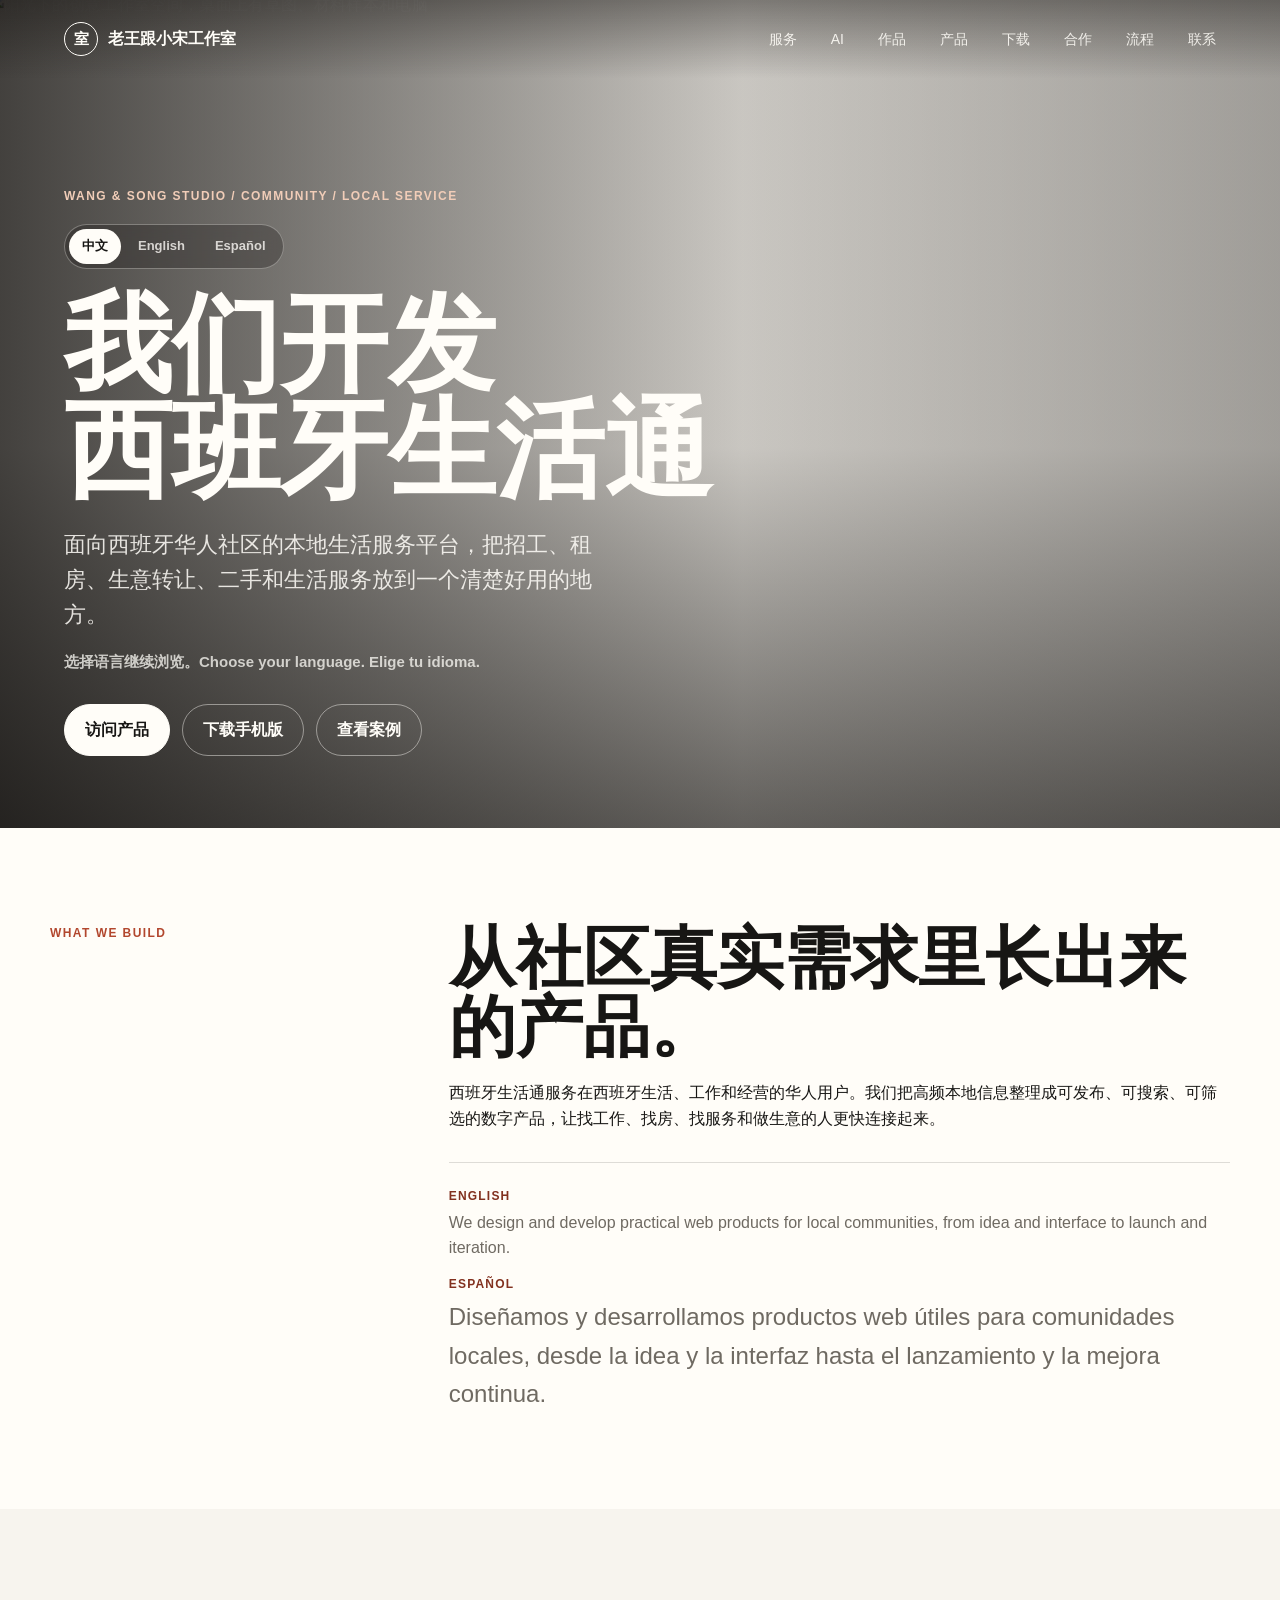
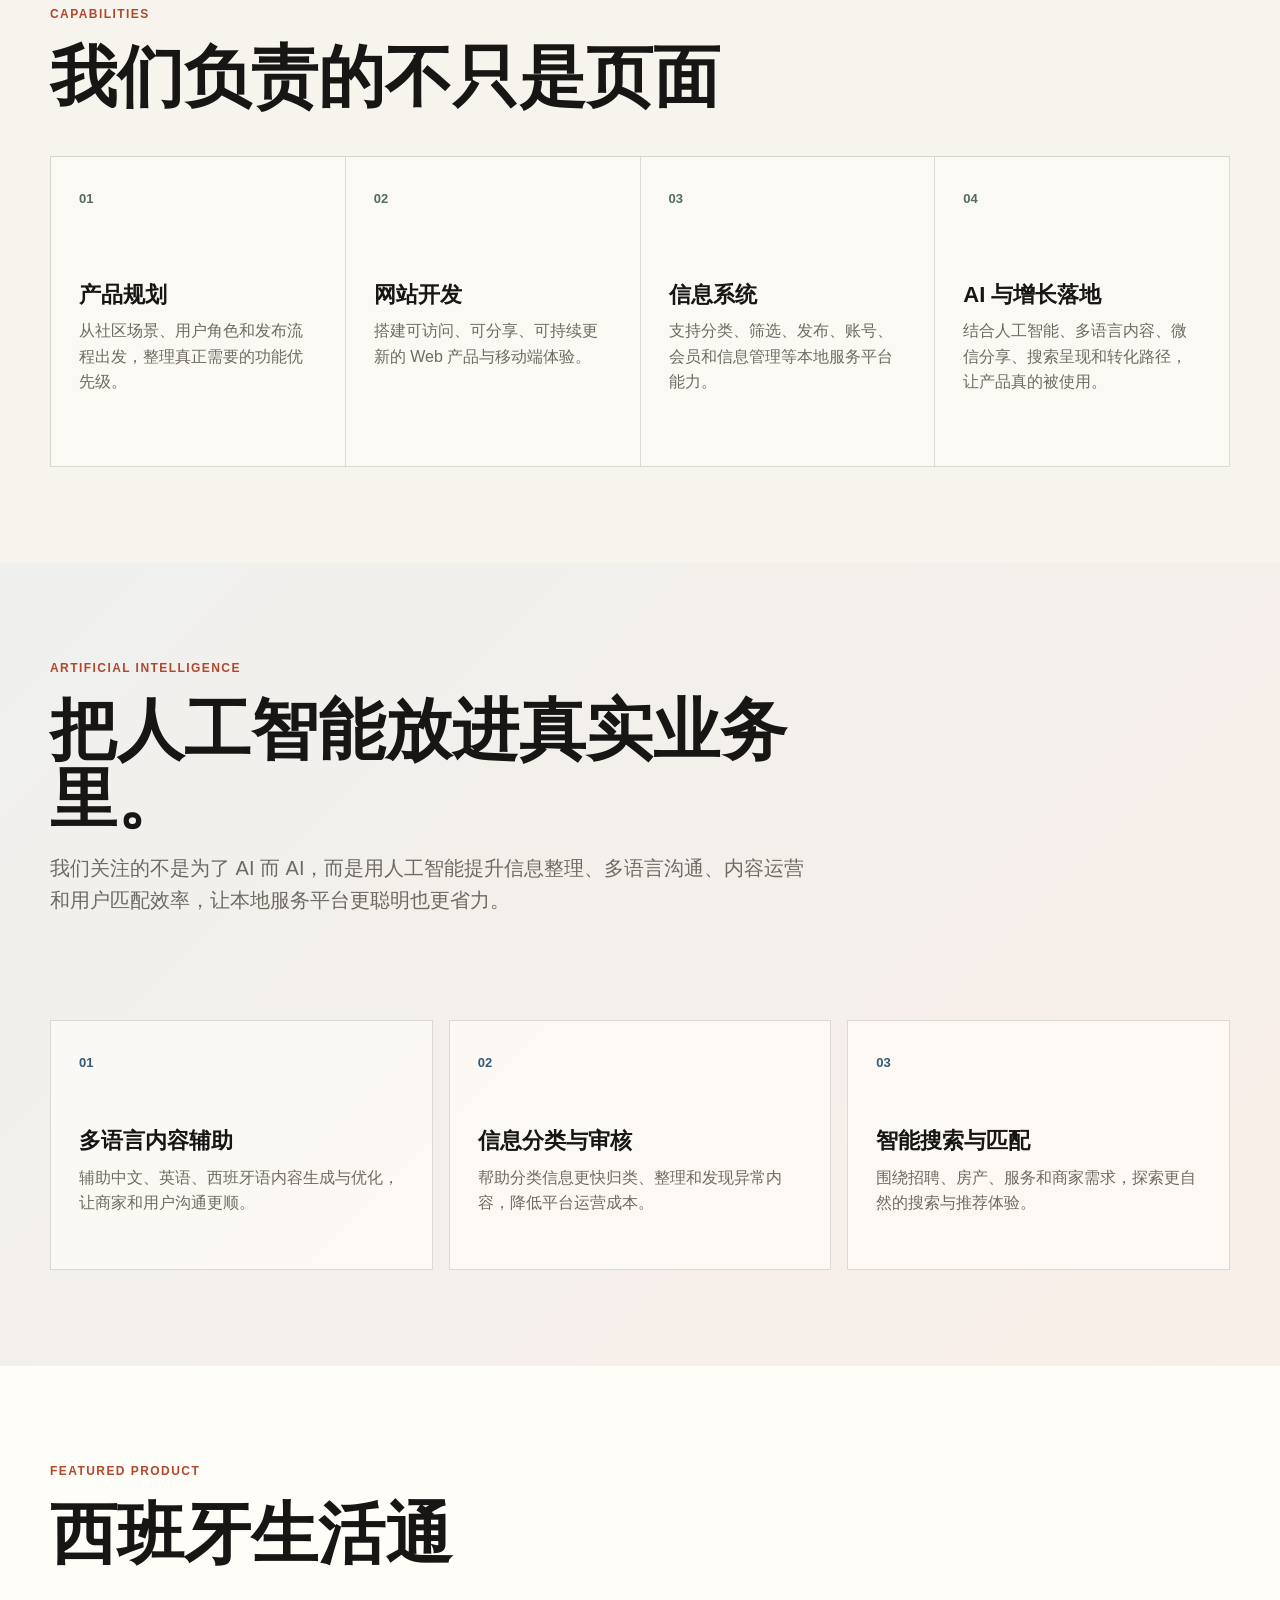
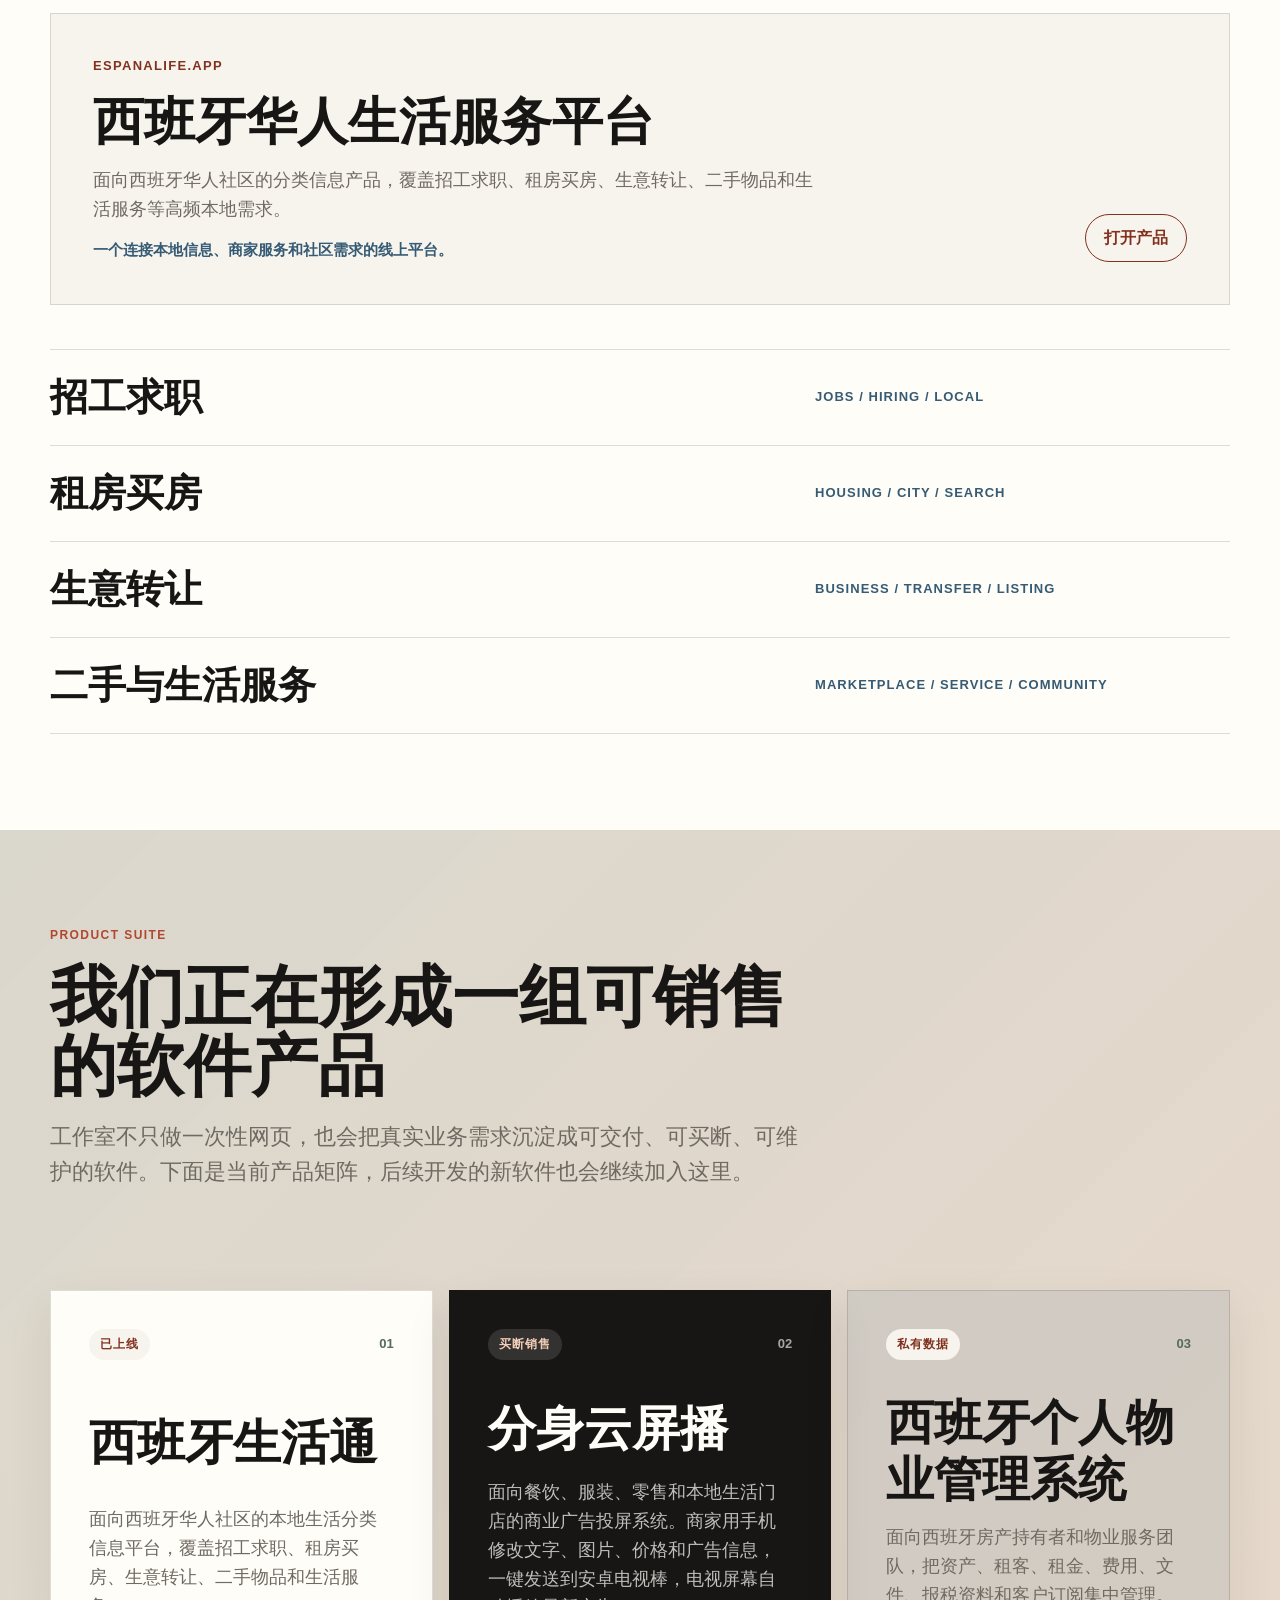
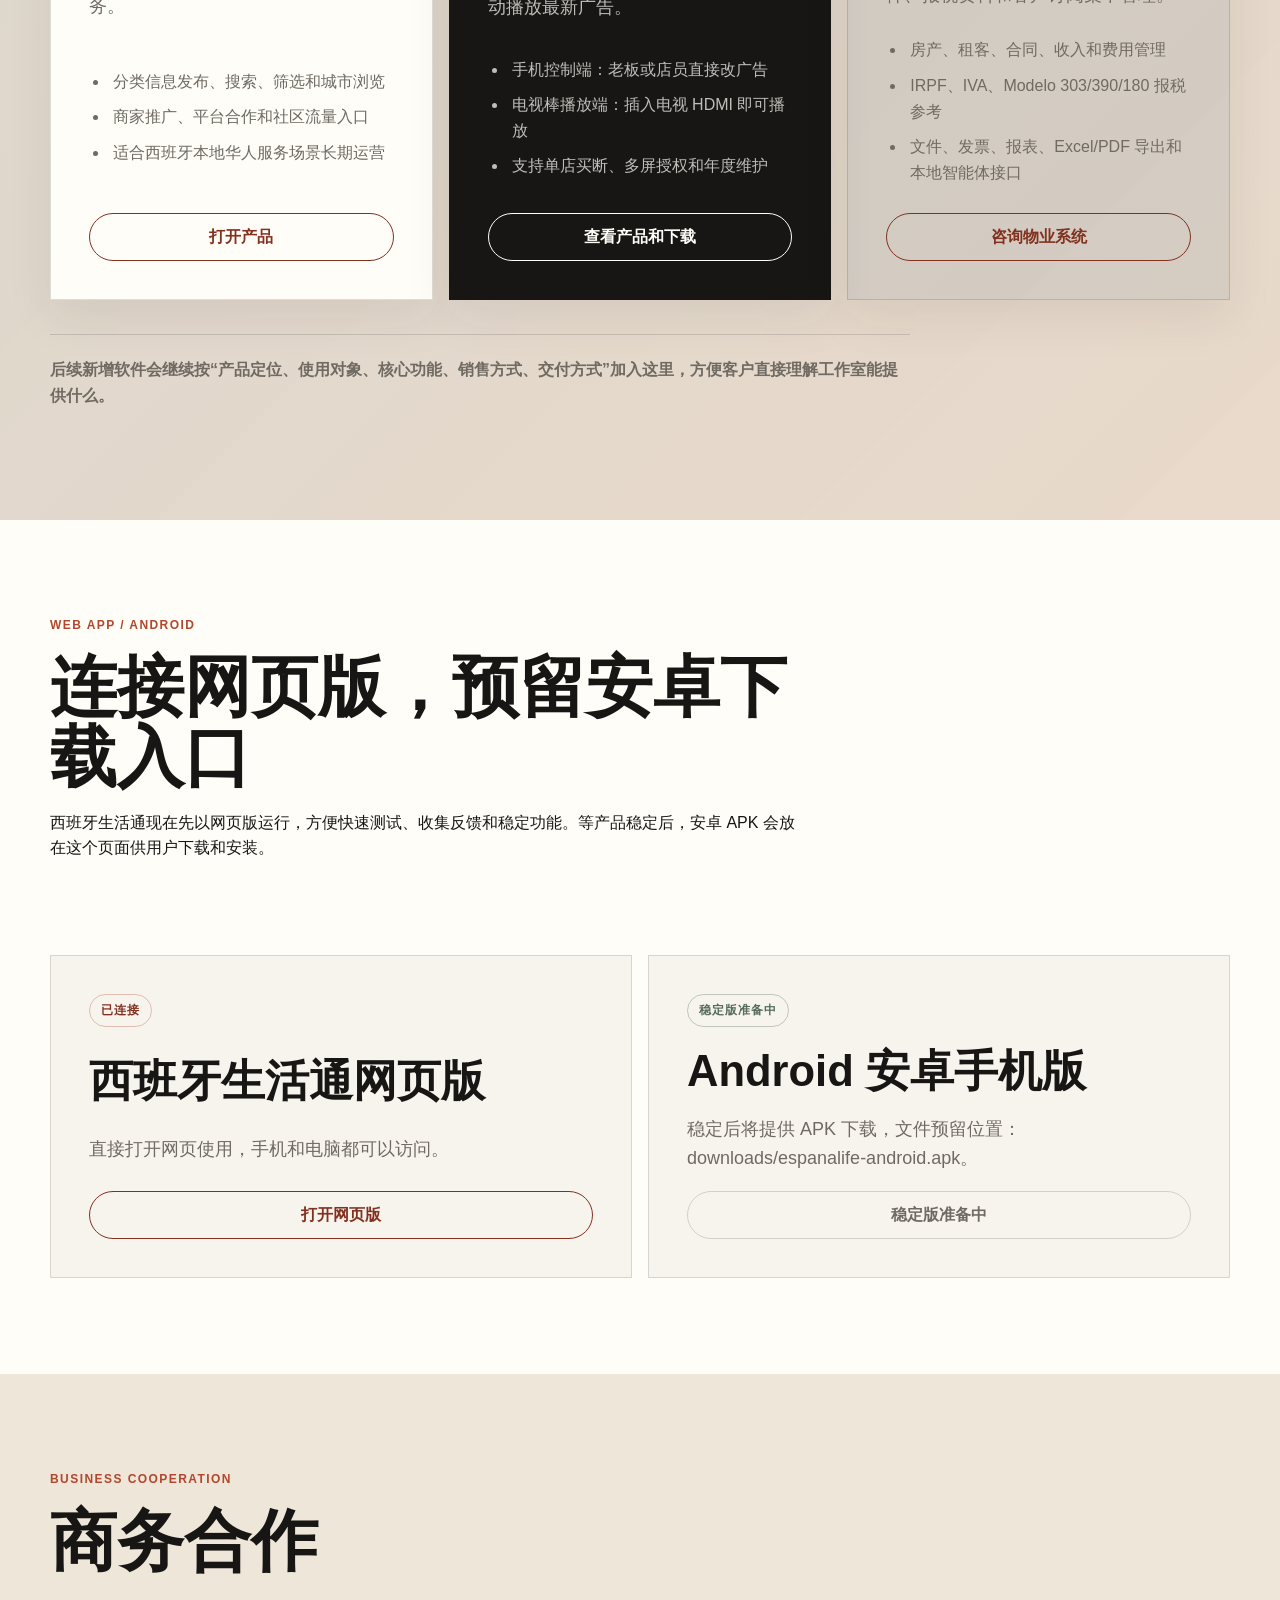
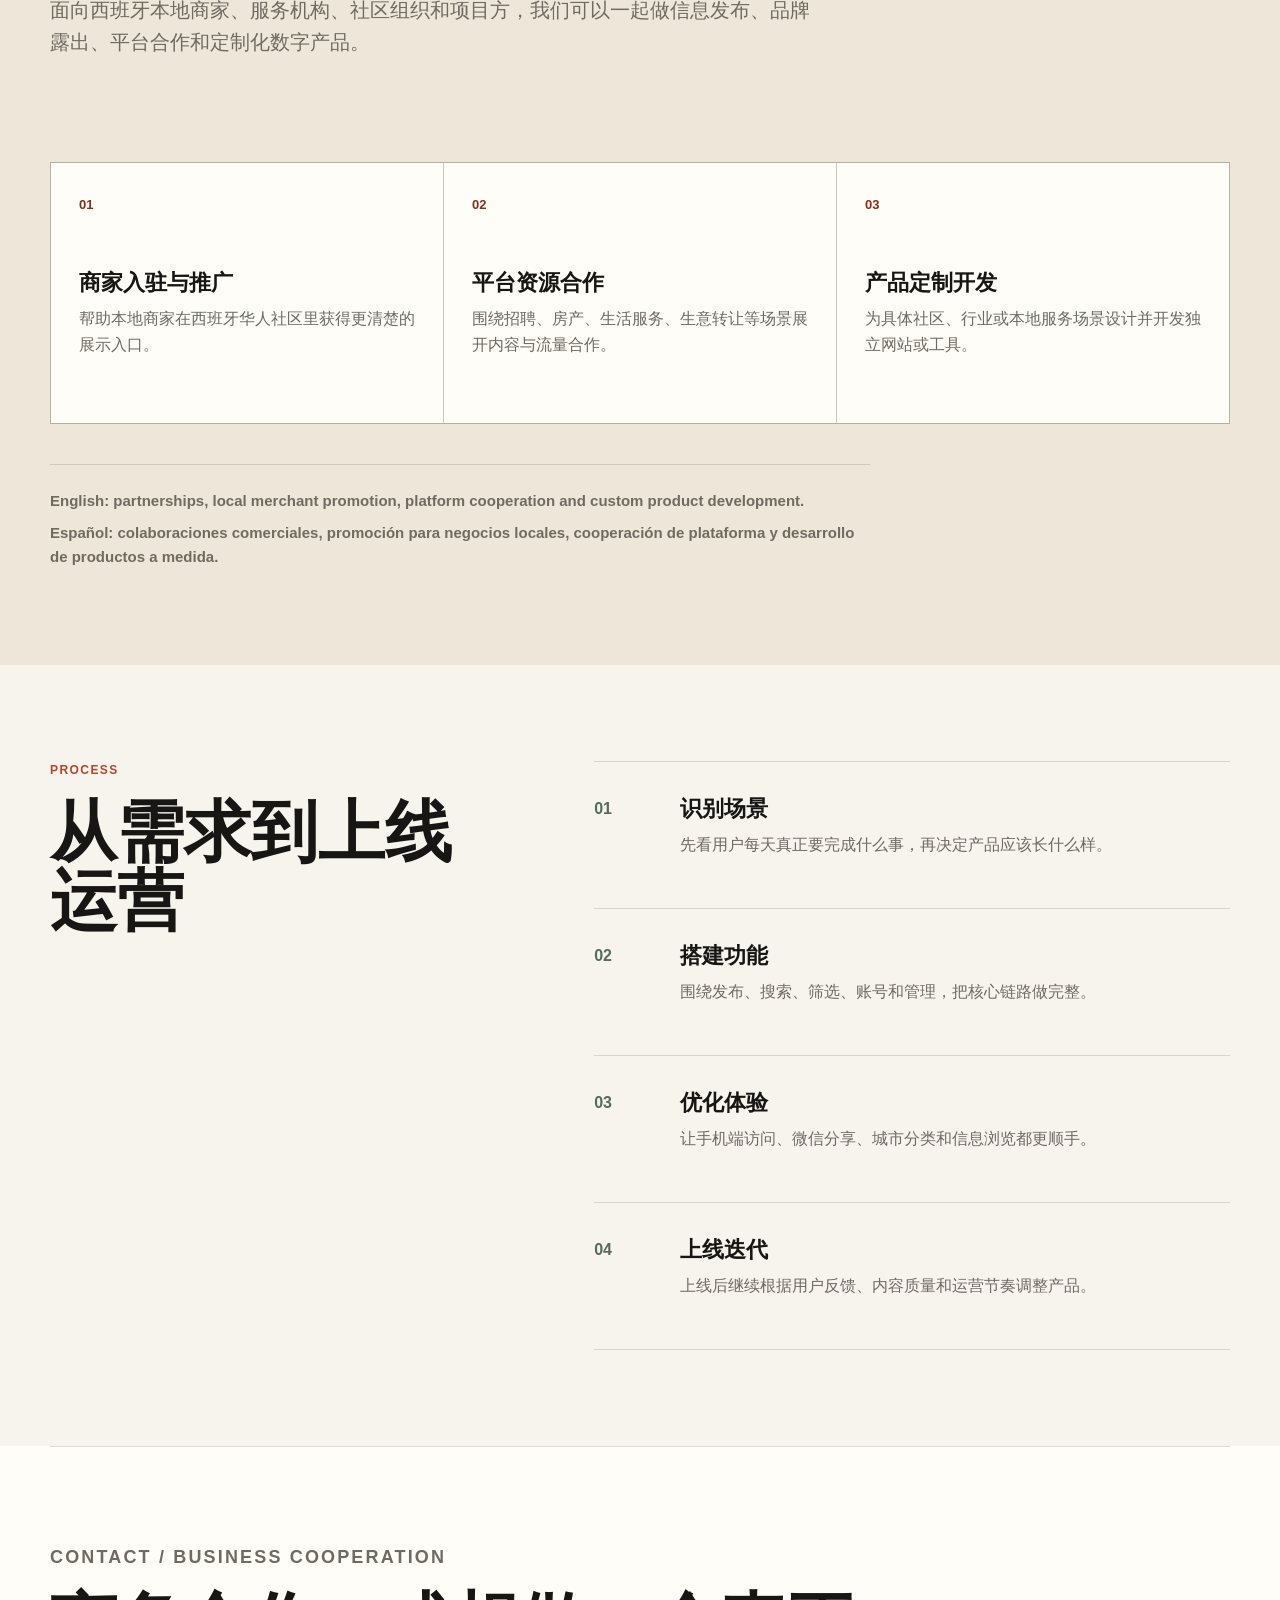
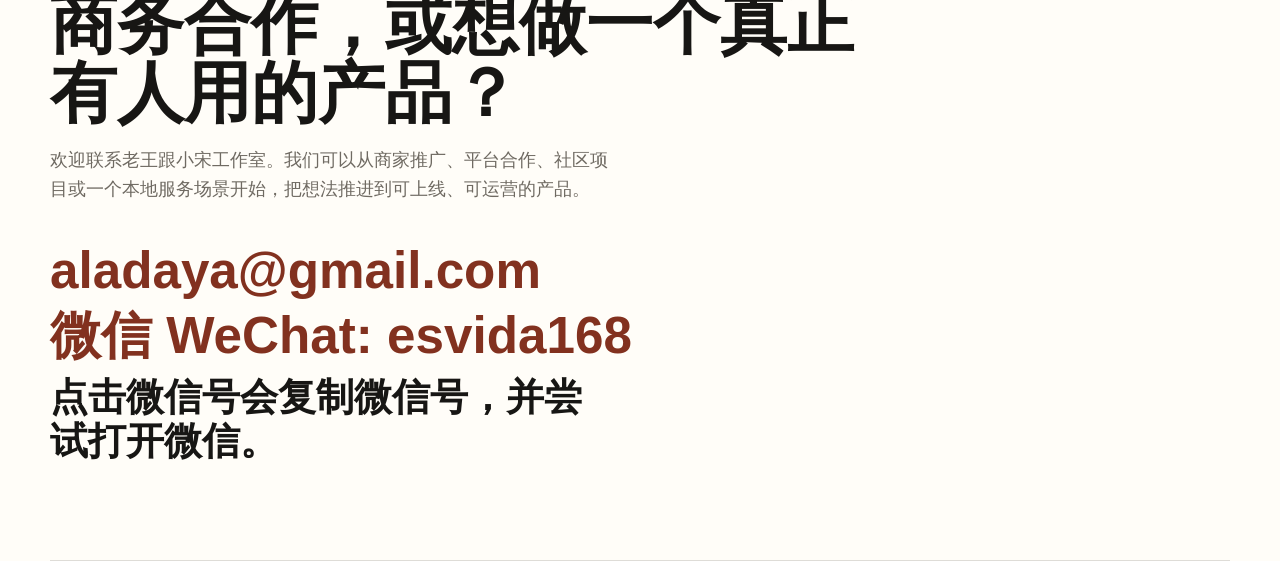
==== commit ba09fee8: "Link Fenshenyun product page and downloads" ====
--- a/index.html
+++ b/index.html
@@ -222,7 +222,7 @@
                 <li data-i18n="fsyFeature2">电视棒播放端：插入电视 HDMI 即可播放</li>
                 <li data-i18n="fsyFeature3">支持单店买断、多屏授权和年度维护</li>
               </ul>
-              <a class="case-link" href="#contact" data-i18n="fsyContact">咨询分身云屏播</a>
+              <a class="case-link" href="fenshenyun.html" data-i18n="fsyAction">查看产品和下载</a>
             </article>
 
             <article class="product-card is-blue">
--- a/styles.css
+++ b/styles.css
@@ -820,6 +820,197 @@
   display: none;
 }
 
+.product-detail-page {
+  background: var(--white);
+}
+
+.detail-header {
+  display: flex;
+  align-items: center;
+  justify-content: space-between;
+  padding: 22px clamp(20px, 5vw, 72px);
+  border-bottom: 1px solid var(--line);
+  background: var(--white);
+}
+
+.detail-header nav a {
+  color: var(--ink);
+}
+
+.dark-brand {
+  color: var(--ink);
+}
+
+.detail-hero {
+  display: grid;
+  grid-template-columns: minmax(0, 1.05fr) minmax(320px, 0.95fr);
+  gap: clamp(28px, 6vw, 84px);
+  align-items: center;
+  min-height: 76svh;
+  padding: clamp(56px, 8vw, 110px) clamp(20px, 5vw, 72px);
+  background: var(--paper);
+}
+
+.detail-hero h1 {
+  color: var(--ink);
+}
+
+.detail-lead {
+  max-width: 720px;
+  color: var(--muted);
+  font-size: clamp(18px, 2.2vw, 24px);
+}
+
+.detail-actions {
+  display: flex;
+  flex-wrap: wrap;
+  gap: 12px;
+  margin-top: 30px;
+}
+
+.dark-button {
+  background: var(--ink) !important;
+  color: var(--white) !important;
+}
+
+.dark-outline {
+  border-color: var(--ink);
+  color: var(--ink);
+}
+
+.device-demo {
+  position: relative;
+  min-height: 500px;
+}
+
+.phone-demo,
+.tv-demo {
+  position: absolute;
+  display: grid;
+  align-content: end;
+  border: 1px solid var(--line);
+  box-shadow: var(--shadow);
+}
+
+.phone-demo {
+  z-index: 2;
+  left: 0;
+  bottom: 40px;
+  width: min(260px, 46vw);
+  min-height: 460px;
+  border-radius: 34px;
+  padding: 28px;
+  background: var(--white);
+}
+
+.tv-demo {
+  right: 0;
+  top: 10px;
+  width: min(520px, 70vw);
+  min-height: 320px;
+  border-radius: 18px;
+  padding: 34px;
+  background: var(--ink);
+  color: var(--white);
+}
+
+.phone-demo span,
+.tv-demo span {
+  margin-bottom: 16px;
+  color: var(--accent-dark);
+  font-size: 12px;
+  font-weight: 900;
+  letter-spacing: 0.1em;
+  text-transform: uppercase;
+}
+
+.tv-demo span {
+  color: #f1cdb8;
+}
+
+.phone-demo strong,
+.tv-demo strong {
+  font-size: clamp(32px, 5vw, 62px);
+  line-height: 1;
+}
+
+.phone-demo p,
+.tv-demo p {
+  margin: 16px 0 0;
+  color: var(--muted);
+  font-weight: 800;
+}
+
+.tv-demo p {
+  color: rgba(255, 253, 248, 0.72);
+}
+
+.detail-section {
+  width: min(1180px, calc(100% - 40px));
+  margin: 0 auto;
+  padding: 86px 0;
+}
+
+.detail-grid,
+.pricing-strip {
+  display: grid;
+  grid-template-columns: repeat(4, minmax(0, 1fr));
+  gap: 1px;
+  border: 1px solid var(--line);
+  background: var(--line);
+}
+
+.detail-grid article,
+.pricing-strip article {
+  min-height: 260px;
+  padding: 26px;
+  background: var(--white);
+}
+
+.detail-grid span {
+  display: inline-block;
+  margin-bottom: 48px;
+  color: var(--accent-dark);
+  font-weight: 900;
+}
+
+.detail-grid p,
+.pricing-strip p,
+.contact-lite p {
+  color: var(--muted);
+}
+
+.dark-detail {
+  width: 100%;
+  max-width: none;
+  padding: 86px max(20px, calc((100vw - 1180px) / 2));
+  background: var(--ink);
+  color: var(--white);
+}
+
+.dark-detail .section-kicker {
+  color: #f1cdb8;
+}
+
+.pricing-strip article {
+  background: rgba(255, 253, 248, 0.08);
+}
+
+.pricing-strip strong {
+  display: block;
+  margin: 12px 0;
+  color: #f1cdb8;
+  font-size: 28px;
+}
+
+.pricing-strip p {
+  color: rgba(255, 253, 248, 0.72);
+}
+
+.contact-lite {
+  border-top: 1px solid var(--line);
+}
+
 @media (max-width: 900px) {
   .site-header {
     padding: 18px 20px;
@@ -846,6 +1037,7 @@
   }
 
   .split,
+  .detail-hero,
   .process-layout,
   .work-row,
   .product-case {
@@ -870,6 +1062,15 @@
 
   .ai-grid {
     grid-template-columns: 1fr;
+  }
+
+  .detail-grid,
+  .pricing-strip {
+    grid-template-columns: repeat(2, minmax(0, 1fr));
+  }
+
+  .device-demo {
+    min-height: 560px;
   }
 
   .service-item {
@@ -932,6 +1133,36 @@
 
   .service-grid {
     grid-template-columns: 1fr;
+  }
+
+  .detail-header nav {
+    display: none;
+  }
+
+  .detail-grid,
+  .pricing-strip {
+    grid-template-columns: 1fr;
+  }
+
+  .device-demo {
+    min-height: 520px;
+  }
+
+  .phone-demo,
+  .tv-demo {
+    position: relative;
+    width: 100%;
+    min-height: 260px;
+  }
+
+  .phone-demo {
+    bottom: auto;
+    margin-top: 20px;
+  }
+
+  .tv-demo {
+    top: auto;
+    margin-top: -30px;
   }
 
   .work-row {
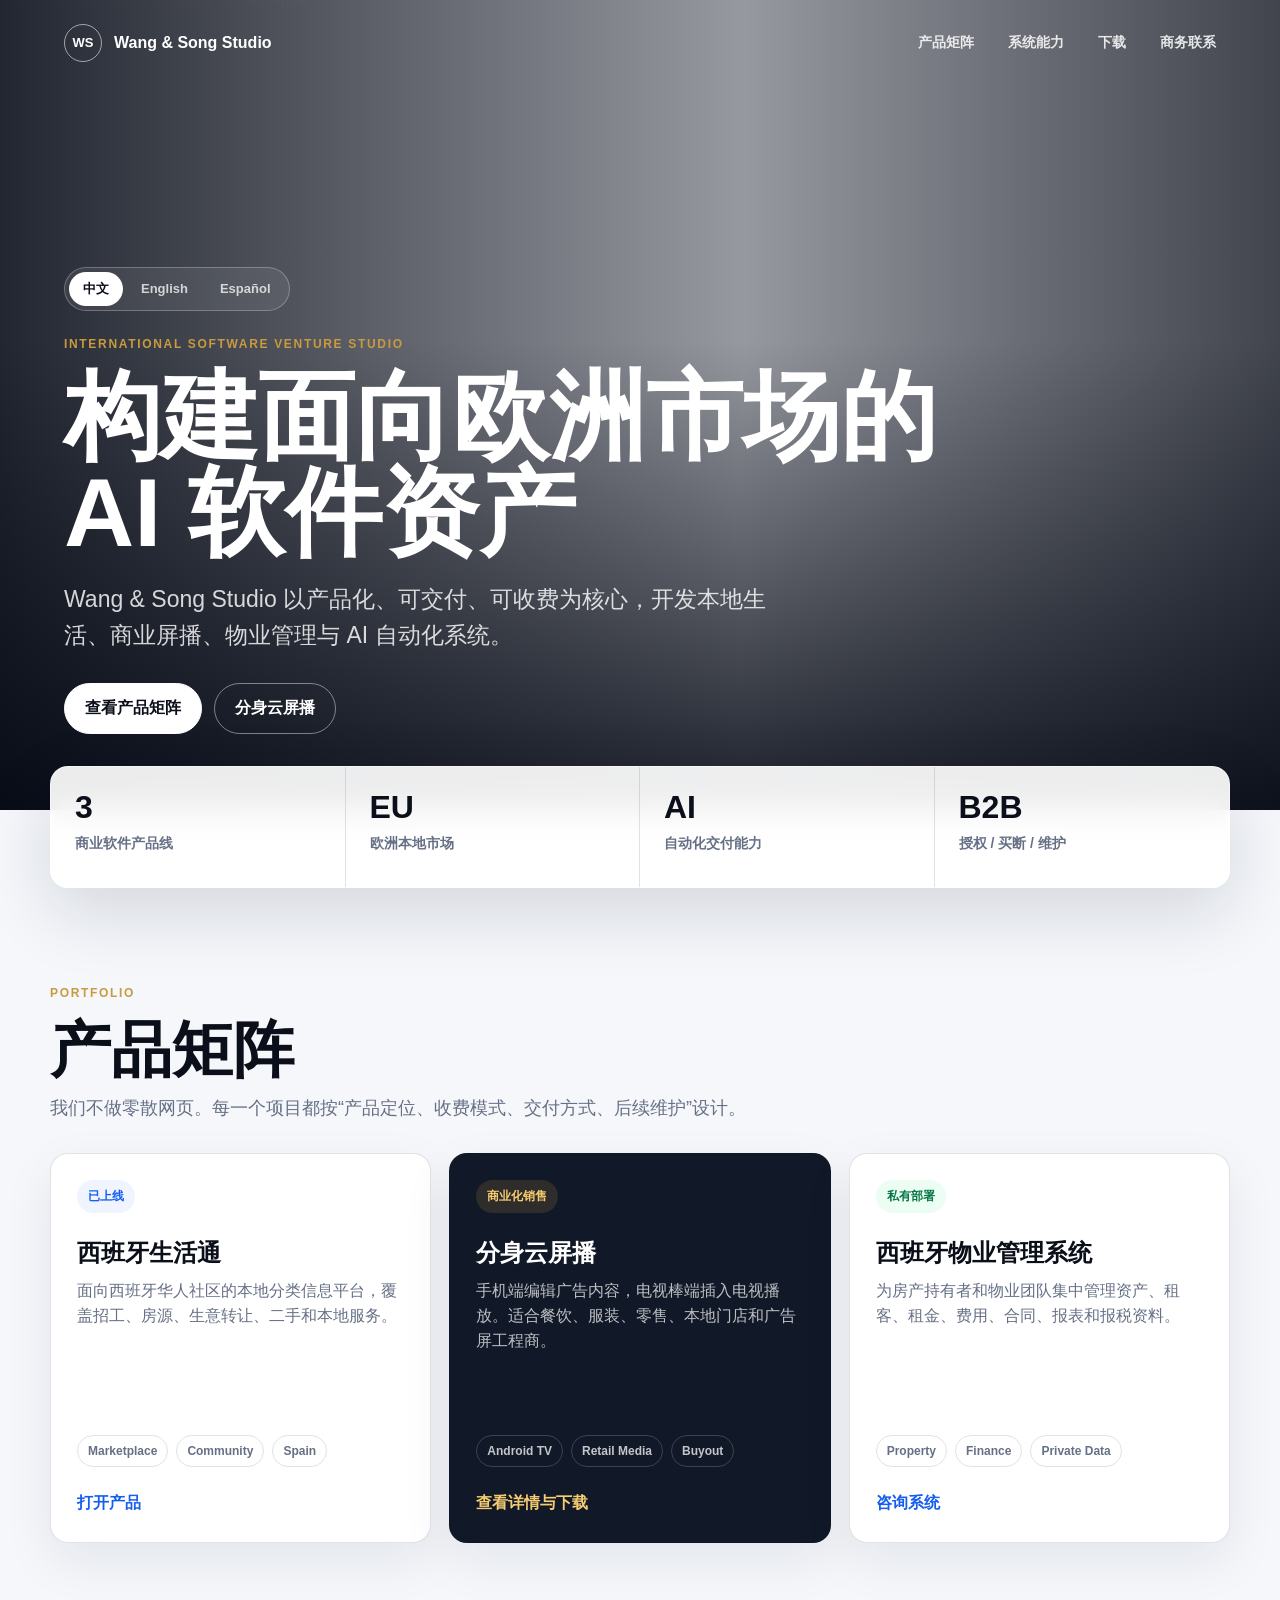
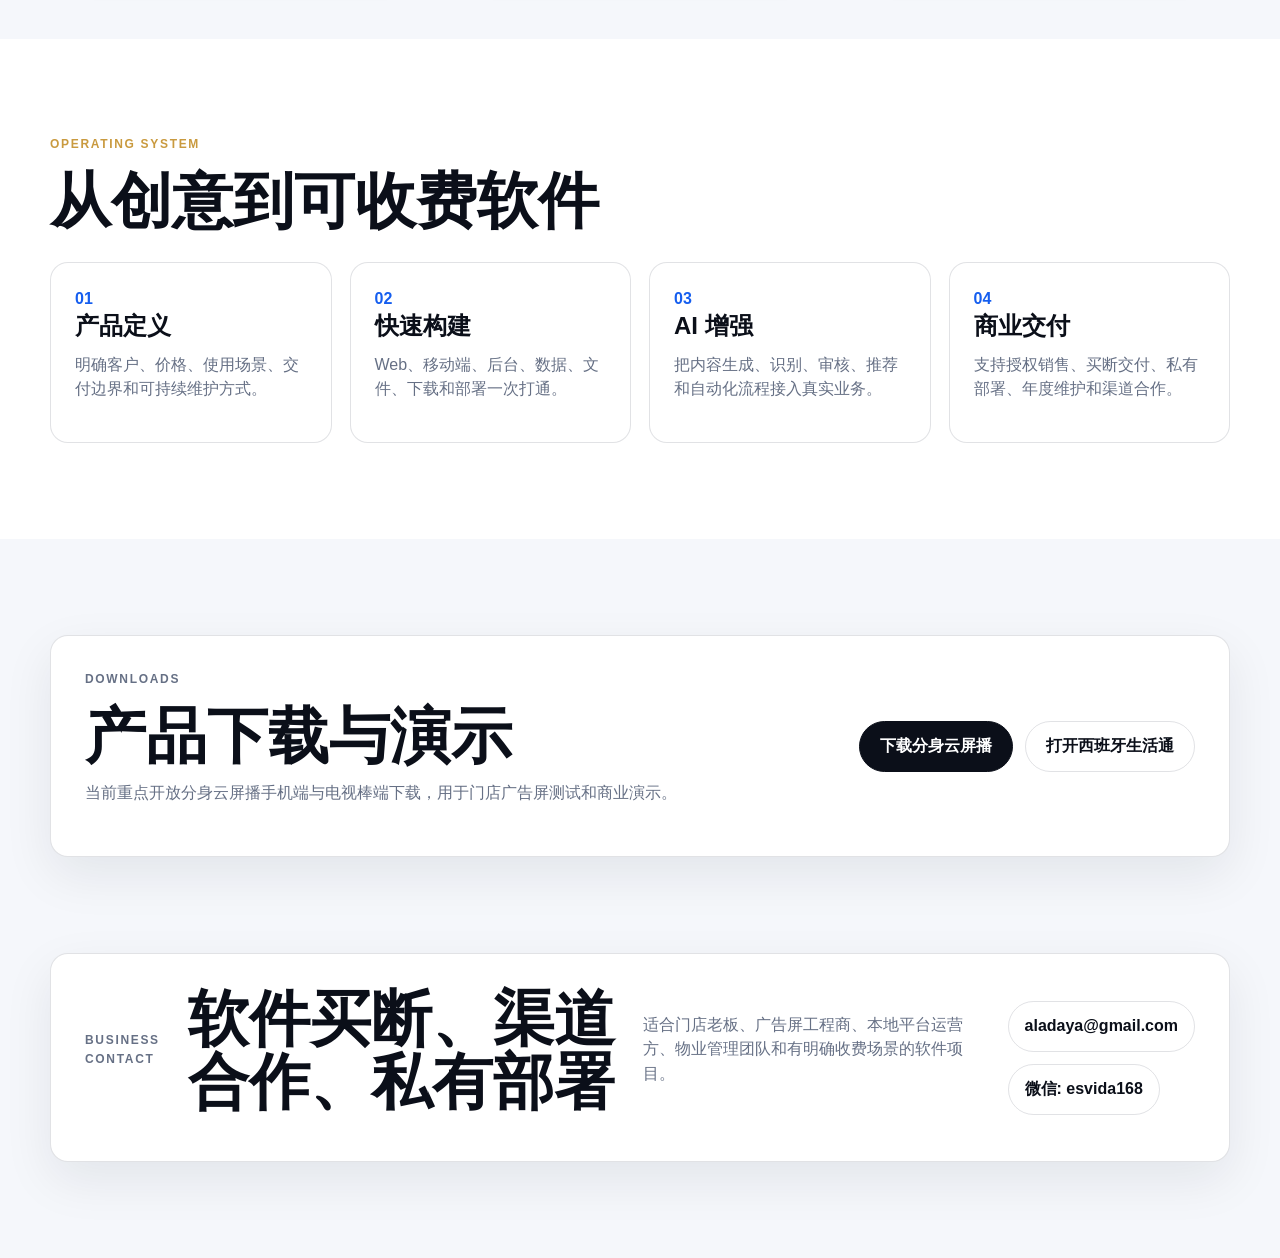
==== commit 52e40e4e: "Redesign studio homepage with international product positioning" ====
--- a/index.html
+++ b/index.html
@@ -3,373 +3,145 @@
   <head>
     <meta charset="utf-8">
     <meta name="viewport" content="width=device-width, initial-scale=1, viewport-fit=cover">
-    <title>老王跟小宋工作室 - 西班牙生活通开发团队</title>
+    <title>Wang & Song Studio - International Software Venture Studio</title>
     <meta
       name="description"
-      content="老王跟小宋工作室开发了西班牙生活通，一个面向西班牙华人社区的本地生活服务与分类信息平台。"
+      content="Wang & Song Studio is an international software venture studio building AI, local commerce, media display and property management products for Europe and Chinese-speaking markets."
     >
     <meta name="robots" content="index, follow">
     <link rel="canonical" href="https://wang-song-studio.vercel.app/">
     <meta property="og:url" content="https://wang-song-studio.vercel.app/">
+    <meta property="og:title" content="Wang & Song Studio">
+    <meta property="og:description" content="International software venture studio. Products, platforms and deployable systems.">
     <link rel="preload" as="image" href="https://images.unsplash.com/photo-1497366754035-f200968a6e72?auto=format&fit=crop&w=1800&q=80">
-    <link rel="stylesheet" href="styles.css">
+    <link rel="stylesheet" href="styles.css?v=20260525-studio">
   </head>
   <body>
-    <header class="site-header" aria-label="主导航">
-      <a class="brand" href="#home" aria-label="回到首页">
-        <span class="brand-mark" aria-hidden="true">室</span>
-        <span data-i18n="brand">老王跟小宋工作室</span>
+    <header class="site-header">
+      <a class="brand" href="#home" aria-label="Wang & Song Studio">
+        <span class="brand-mark">WS</span>
+        <span>Wang & Song Studio</span>
       </a>
       <nav>
-        <a href="#services" data-i18n="navServices">服务</a>
-        <a href="#ai" data-i18n="navAI">AI</a>
-        <a href="#work" data-i18n="navWork">作品</a>
-        <a href="#products" data-i18n="navProducts">产品</a>
+        <a href="#portfolio" data-i18n="navPortfolio">产品矩阵</a>
+        <a href="#systems" data-i18n="navSystems">系统能力</a>
         <a href="#download" data-i18n="navDownload">下载</a>
-        <a href="#business" data-i18n="navBusiness">合作</a>
-        <a href="#process" data-i18n="navProcess">流程</a>
-        <a href="#contact" data-i18n="navContact">联系</a>
+        <a href="#contact" data-i18n="navContact">商务联系</a>
       </nav>
     </header>
 
     <main>
-      <section class="hero" id="home" aria-label="工作室介绍">
+      <section class="hero" id="home">
         <img
           class="hero-image"
           src="https://images.unsplash.com/photo-1497366754035-f200968a6e72?auto=format&fit=crop&w=1800&q=80"
-          alt="阳光下的创意工作室空间，桌面上有草图、材料样本和电脑"
+          alt="Modern international software studio office"
         >
         <div class="hero-shade" aria-hidden="true"></div>
         <div class="hero-content">
-          <p class="eyebrow">Wang & Song Studio / Community / Local Service</p>
           <div class="language-switcher" aria-label="Language selection">
             <button class="active" type="button" data-lang="zh">中文</button>
             <button type="button" data-lang="en">English</button>
             <button type="button" data-lang="es">Español</button>
           </div>
-          <h1 data-i18n="heroTitle">我们开发<br>西班牙生活通</h1>
+          <p class="eyebrow">International Software Venture Studio</p>
+          <h1 data-i18n="heroTitle">构建面向欧洲市场的<br>AI 软件资产</h1>
           <p class="hero-copy" data-i18n="heroCopy">
-            面向西班牙华人社区的本地生活服务平台，把招工、租房、生意转让、二手和生活服务放到一个清楚好用的地方。
+            Wang & Song Studio 以产品化、可交付、可收费为核心，开发本地生活、商业屏播、物业管理与 AI 自动化系统。
           </p>
-          <p class="language-copy" data-i18n="heroSubcopy">选择语言继续浏览。Choose your language. Elige tu idioma.</p>
-          <div class="hero-actions" aria-label="主要操作">
-            <a class="button primary" href="https://espanalife.app/" target="_blank" rel="noreferrer" data-i18n="visitProduct">访问产品</a>
-            <a class="button secondary" href="#download" data-i18n="downloadApp">下载手机版</a>
-            <a class="button secondary" href="#work" data-i18n="viewCase">查看案例</a>
+          <div class="hero-actions">
+            <a class="button primary" href="#portfolio" data-i18n="viewPortfolio">查看产品矩阵</a>
+            <a class="button secondary" href="fenshenyun.html" data-i18n="openFenshenyun">分身云屏播</a>
           </div>
         </div>
       </section>
 
-      <section class="intro section-band">
-        <div class="section-inner split">
-          <p class="section-kicker">What We Build</p>
+      <section class="metrics">
+        <div class="metric"><strong>3</strong><span data-i18n="metricProducts">商业软件产品线</span></div>
+        <div class="metric"><strong>EU</strong><span data-i18n="metricMarket">欧洲本地市场</span></div>
+        <div class="metric"><strong>AI</strong><span data-i18n="metricAi">自动化交付能力</span></div>
+        <div class="metric"><strong>B2B</strong><span data-i18n="metricRevenue">授权 / 买断 / 维护</span></div>
+      </section>
+
+      <section class="section portfolio" id="portfolio">
+        <div class="section-head">
+          <p class="section-kicker">Portfolio</p>
+          <h2 data-i18n="portfolioTitle">产品矩阵</h2>
+          <p data-i18n="portfolioCopy">我们不做零散网页。每一个项目都按“产品定位、收费模式、交付方式、后续维护”设计。</p>
+        </div>
+        <div class="product-grid">
+          <article class="product-card">
+            <span class="status live" data-i18n="statusLive">已上线</span>
+            <h3 data-i18n="lifeTitle">西班牙生活通</h3>
+            <p data-i18n="lifeCopy">面向西班牙华人社区的本地分类信息平台，覆盖招工、房源、生意转让、二手和本地服务。</p>
+            <div class="tags"><span>Marketplace</span><span>Community</span><span>Spain</span></div>
+            <a class="text-link" href="https://espanalife.app/" target="_blank" rel="noreferrer" data-i18n="openProduct">打开产品</a>
+          </article>
+
+          <article class="product-card featured">
+            <span class="status sale" data-i18n="statusCommercial">商业化销售</span>
+            <h3 data-i18n="fsyTitle">分身云屏播</h3>
+            <p data-i18n="fsyCopy">手机端编辑广告内容，电视棒端插入电视播放。适合餐饮、服装、零售、本地门店和广告屏工程商。</p>
+            <div class="tags"><span>Android TV</span><span>Retail Media</span><span>Buyout</span></div>
+            <a class="text-link" href="fenshenyun.html" data-i18n="fsyAction">查看详情与下载</a>
+          </article>
+
+          <article class="product-card">
+            <span class="status build" data-i18n="statusPrivate">私有部署</span>
+            <h3 data-i18n="propertyTitle">西班牙物业管理系统</h3>
+            <p data-i18n="propertyCopy">为房产持有者和物业团队集中管理资产、租客、租金、费用、合同、报表和报税资料。</p>
+            <div class="tags"><span>Property</span><span>Finance</span><span>Private Data</span></div>
+            <a class="text-link" href="#contact" data-i18n="propertyAction">咨询系统</a>
+          </article>
+        </div>
+      </section>
+
+      <section class="section systems" id="systems">
+        <div class="section-head">
+          <p class="section-kicker">Operating System</p>
+          <h2 data-i18n="systemsTitle">从创意到可收费软件</h2>
+        </div>
+        <div class="system-grid">
+          <article><strong>01</strong><h3 data-i18n="sys1Title">产品定义</h3><p data-i18n="sys1Copy">明确客户、价格、使用场景、交付边界和可持续维护方式。</p></article>
+          <article><strong>02</strong><h3 data-i18n="sys2Title">快速构建</h3><p data-i18n="sys2Copy">Web、移动端、后台、数据、文件、下载和部署一次打通。</p></article>
+          <article><strong>03</strong><h3 data-i18n="sys3Title">AI 增强</h3><p data-i18n="sys3Copy">把内容生成、识别、审核、推荐和自动化流程接入真实业务。</p></article>
+          <article><strong>04</strong><h3 data-i18n="sys4Title">商业交付</h3><p data-i18n="sys4Copy">支持授权销售、买断交付、私有部署、年度维护和渠道合作。</p></article>
+        </div>
+      </section>
+
+      <section class="section download" id="download">
+        <div class="download-panel">
           <div>
-            <h2 data-i18n="introTitle">从社区真实需求里长出来的产品。</h2>
-            <p data-i18n="introCopy">
-              西班牙生活通服务在西班牙生活、工作和经营的华人用户。我们把高频本地信息整理成可发布、可搜索、可筛选的数字产品，
-              让找工作、找房、找服务和做生意的人更快连接起来。
-            </p>
-            <div class="translation-block">
-              <p data-i18n="introPoint1">
-                <strong>English</strong>
-                We design and develop practical web products for local communities, from idea and interface to launch and iteration.
-              </p>
-              <p data-i18n="introPoint2">
-                <strong>Español</strong>
-                Diseñamos y desarrollamos productos web útiles para comunidades locales, desde la idea y la interfaz hasta el lanzamiento y la mejora continua.
-              </p>
-            </div>
+            <p class="section-kicker">Downloads</p>
+            <h2 data-i18n="downloadTitle">产品下载与演示</h2>
+            <p data-i18n="downloadCopy">当前重点开放分身云屏播手机端与电视棒端下载，用于门店广告屏测试和商业演示。</p>
+          </div>
+          <div class="download-actions">
+            <a class="button primary dark" href="fenshenyun.html#download" data-i18n="downloadFsy">下载分身云屏播</a>
+            <a class="button secondary dark" href="https://espanalife.app/" target="_blank" rel="noreferrer" data-i18n="openLife">打开西班牙生活通</a>
           </div>
         </div>
       </section>
 
-      <section class="services" id="services">
-        <div class="section-inner">
-          <div class="section-heading">
-            <p class="section-kicker">Capabilities</p>
-            <h2 data-i18n="servicesTitle">我们负责的不只是页面</h2>
-          </div>
-          <div class="service-grid">
-            <article class="service-item">
-              <span class="service-number">01</span>
-              <h3 data-i18n="service1Title">产品规划</h3>
-              <p data-i18n="service1Copy">从社区场景、用户角色和发布流程出发，整理真正需要的功能优先级。</p>
-            </article>
-            <article class="service-item">
-              <span class="service-number">02</span>
-              <h3 data-i18n="service2Title">网站开发</h3>
-              <p data-i18n="service2Copy">搭建可访问、可分享、可持续更新的 Web 产品与移动端体验。</p>
-            </article>
-            <article class="service-item">
-              <span class="service-number">03</span>
-              <h3 data-i18n="service3Title">信息系统</h3>
-              <p data-i18n="service3Copy">支持分类、筛选、发布、账号、会员和信息管理等本地服务平台能力。</p>
-            </article>
-            <article class="service-item">
-              <span class="service-number">04</span>
-              <h3 data-i18n="service4Title">增长落地</h3>
-              <p data-i18n="service4Copy">兼顾微信分享、搜索呈现、活动入口和转化路径，让产品真的被使用。</p>
-            </article>
-          </div>
-        </div>
-      </section>
-
-      <section class="ai-section section-band" id="ai">
-        <div class="section-inner ai-layout">
-          <div class="section-heading">
-            <p class="section-kicker">Artificial Intelligence</p>
-            <h2 data-i18n="aiTitle">把人工智能放进真实业务里。</h2>
-            <p data-i18n="aiCopy">
-              我们关注的不是为了 AI 而 AI，而是用人工智能提升信息整理、多语言沟通、内容运营和用户匹配效率，让本地服务平台更聪明也更省力。
-            </p>
-          </div>
-          <div class="ai-grid">
-            <article>
-              <span>01</span>
-              <h3 data-i18n="ai1Title">多语言内容辅助</h3>
-              <p data-i18n="ai1Copy">辅助中文、英语、西班牙语内容生成与优化，让商家和用户沟通更顺。</p>
-            </article>
-            <article>
-              <span>02</span>
-              <h3 data-i18n="ai2Title">信息分类与审核</h3>
-              <p data-i18n="ai2Copy">帮助分类信息更快归类、整理和发现异常内容，降低平台运营成本。</p>
-            </article>
-            <article>
-              <span>03</span>
-              <h3 data-i18n="ai3Title">智能搜索与匹配</h3>
-              <p data-i18n="ai3Copy">围绕招聘、房产、服务和商家需求，探索更自然的搜索与推荐体验。</p>
-            </article>
-          </div>
-        </div>
-      </section>
-
-      <section class="work section-band" id="work">
-        <div class="section-inner">
-          <div class="section-heading">
-            <p class="section-kicker">Featured Product</p>
-            <h2 data-i18n="workTitle">西班牙生活通</h2>
-          </div>
-          <article class="product-case">
-            <div>
-              <p class="case-label">espanalife.app</p>
-              <h3 data-i18n="caseTitle">西班牙华人生活服务平台</h3>
-              <p data-i18n="caseCopy">
-                面向西班牙华人社区的分类信息产品，覆盖招工求职、租房买房、生意转让、二手物品和生活服务等高频本地需求。
-              </p>
-              <p class="case-translation" data-i18n="caseSubcopy">
-                Local service and classified listings platform for the Chinese community in Spain. Plataforma local de servicios y anuncios clasificados para la comunidad china en España.
-              </p>
-            </div>
-            <a class="case-link" href="https://espanalife.app/" target="_blank" rel="noreferrer" data-i18n="openProduct">打开产品</a>
-          </article>
-          <div class="work-list">
-            <a class="work-row" href="https://espanalife.app/" target="_blank" rel="noreferrer">
-              <span data-i18n="rowJobs">招工求职</span>
-              <span>Jobs / Hiring / Local</span>
-            </a>
-            <a class="work-row" href="https://espanalife.app/" target="_blank" rel="noreferrer">
-              <span data-i18n="rowHousing">租房买房</span>
-              <span>Housing / City / Search</span>
-            </a>
-            <a class="work-row" href="https://espanalife.app/" target="_blank" rel="noreferrer">
-              <span data-i18n="rowBusiness">生意转让</span>
-              <span>Business / Transfer / Listing</span>
-            </a>
-            <a class="work-row" href="https://espanalife.app/" target="_blank" rel="noreferrer">
-              <span data-i18n="rowMarketplace">二手与生活服务</span>
-              <span>Marketplace / Service / Community</span>
-            </a>
-          </div>
-        </div>
-      </section>
-
-      <span class="anchor-alias" id="fenshenyun" aria-hidden="true"></span>
-      <section class="product-suite" id="products">
-        <div class="section-inner product-suite-layout">
-          <div class="section-heading">
-            <p class="section-kicker">Product Suite</p>
-            <h2 data-i18n="productsTitle">我们正在形成一组可销售的软件产品</h2>
-            <p data-i18n="productsCopy">
-              工作室不只做一次性网页，也会把真实业务需求沉淀成可交付、可买断、可维护的软件。下面是当前产品矩阵，后续开发的新软件也会继续加入这里。
-            </p>
-          </div>
-
-          <div class="product-grid">
-            <article class="product-card is-live">
-              <div class="product-topline">
-                <span data-i18n="productLive">已上线</span>
-                <strong>01</strong>
-              </div>
-              <h3 data-i18n="lifeTitle">西班牙生活通</h3>
-              <p data-i18n="lifeCopy">面向西班牙华人社区的本地生活分类信息平台，覆盖招工求职、租房买房、生意转让、二手物品和生活服务。</p>
-              <ul>
-                <li data-i18n="lifeFeature1">分类信息发布、搜索、筛选和城市浏览</li>
-                <li data-i18n="lifeFeature2">商家推广、平台合作和社区流量入口</li>
-                <li data-i18n="lifeFeature3">适合西班牙本地华人服务场景长期运营</li>
-              </ul>
-              <a class="case-link" href="https://espanalife.app/" target="_blank" rel="noreferrer" data-i18n="lifeAction">打开产品</a>
-            </article>
-
-            <article class="product-card is-dark">
-              <div class="product-topline">
-                <span data-i18n="productSale">买断销售</span>
-                <strong>02</strong>
-              </div>
-              <h3 data-i18n="fsyTitle">分身云屏播</h3>
-              <p data-i18n="fsyCopy">面向餐饮、服装、零售和本地生活门店的商业广告投屏系统。手机修改文字、图片、价格和广告信息，一键发送到安卓电视棒。</p>
-              <ul>
-                <li data-i18n="fsyFeature1">手机控制端：老板或店员直接改广告</li>
-                <li data-i18n="fsyFeature2">电视棒播放端：插入电视 HDMI 即可播放</li>
-                <li data-i18n="fsyFeature3">支持单店买断、多屏授权和年度维护</li>
-              </ul>
-              <a class="case-link" href="fenshenyun.html" data-i18n="fsyAction">查看产品和下载</a>
-            </article>
-
-            <article class="product-card is-blue">
-              <div class="product-topline">
-                <span data-i18n="productPrivate">私有数据</span>
-                <strong>03</strong>
-              </div>
-              <h3 data-i18n="propertyTitle">西班牙个人物业管理系统</h3>
-              <p data-i18n="propertyCopy">面向西班牙房产持有者和物业服务团队，把资产、租客、租金、费用、文件、报税资料和客户订阅集中管理。</p>
-              <ul>
-                <li data-i18n="propertyFeature1">房产、租客、合同、收入和费用管理</li>
-                <li data-i18n="propertyFeature2">IRPF、IVA、Modelo 303/390/180 报税参考</li>
-                <li data-i18n="propertyFeature3">文件、发票、报表、Excel/PDF 导出和本地智能体接口</li>
-              </ul>
-              <a class="case-link" href="#contact" data-i18n="propertyAction">咨询物业系统</a>
-            </article>
-          </div>
-
-          <div class="product-note">
-            <p data-i18n="productsNote">后续新增软件会继续按“产品定位、使用对象、核心功能、销售方式、交付方式”加入这里，方便客户直接理解工作室能提供什么。</p>
-          </div>
-        </div>
-      </section>
-
-      <section class="download section-band" id="download">
-        <div class="section-inner download-layout">
-          <div class="section-heading">
-            <p class="section-kicker">Web App / Android</p>
-            <h2 data-i18n="downloadTitle">连接网页版，预留安卓下载入口</h2>
-            <p data-i18n="downloadCopy">
-              西班牙生活通现在先以网页版运行，方便快速测试、收集反馈和稳定功能。等产品稳定后，安卓 APK 会放在这个页面供用户下载和安装。
-            </p>
-          </div>
-          <div class="download-grid">
-            <article class="download-card">
-              <span class="download-status is-live" data-i18n="webLive">已连接</span>
-              <h3 data-i18n="webAppTitle">西班牙生活通网页版</h3>
-              <p data-i18n="webAppCopy">直接打开网页使用，手机和电脑都可以访问。</p>
-              <a class="case-link" href="https://espanalife.app/" target="_blank" rel="noreferrer" data-i18n="openWebApp">打开网页版</a>
-            </article>
-            <article class="download-card">
-              <span class="download-status" data-i18n="androidPreparing">稳定版准备中</span>
-              <h3 data-i18n="androidTitle">Android 安卓手机版</h3>
-              <p data-i18n="androidCopy">稳定后将提供 APK 下载，文件预留位置：downloads/espanalife-android.apk。</p>
-              <span class="case-link is-disabled" aria-disabled="true" data-i18n="androidComingSoon">稳定版准备中</span>
-            </article>
-          </div>
-        </div>
-      </section>
-
-      <section class="business" id="business">
-        <div class="section-inner business-layout">
-          <div class="section-heading">
-            <p class="section-kicker">Business Cooperation</p>
-            <h2 data-i18n="businessTitle">商务合作</h2>
-            <p data-i18n="businessCopy">
-              面向西班牙本地商家、服务机构、社区组织和项目方，我们可以一起做信息发布、品牌露出、平台合作和定制化数字产品。
-            </p>
-          </div>
-          <div class="business-grid">
-            <article>
-              <span>01</span>
-              <h3 data-i18n="business1Title">商家入驻与推广</h3>
-              <p data-i18n="business1Copy">帮助本地商家在西班牙华人社区里获得更清楚的展示入口。</p>
-            </article>
-            <article>
-              <span>02</span>
-              <h3 data-i18n="business2Title">平台资源合作</h3>
-              <p data-i18n="business2Copy">围绕招聘、房产、生活服务、生意转让等场景展开内容与流量合作。</p>
-            </article>
-            <article>
-              <span>03</span>
-              <h3 data-i18n="business3Title">产品定制开发</h3>
-              <p data-i18n="business3Copy">为具体社区、行业或本地服务场景设计并开发独立网站或工具。</p>
-            </article>
-          </div>
-          <div class="business-note">
-            <p data-i18n="businessNote1">English: partnerships, local merchant promotion, platform cooperation and custom product development.</p>
-            <p data-i18n="businessNote2">Español: colaboraciones comerciales, promoción para negocios locales, cooperación de plataforma y desarrollo de productos a medida.</p>
-          </div>
-        </div>
-      </section>
-
-      <section class="process" id="process">
-        <div class="section-inner process-layout">
-          <div class="section-heading sticky-heading">
-            <p class="section-kicker">Process</p>
-            <h2 data-i18n="processTitle">从需求到上线运营</h2>
-          </div>
-          <ol class="timeline">
-            <li>
-              <span>01</span>
-              <div>
-                <h3 data-i18n="process1Title">识别场景</h3>
-                <p data-i18n="process1Copy">先看用户每天真正要完成什么事，再决定产品应该长什么样。</p>
-              </div>
-            </li>
-            <li>
-              <span>02</span>
-              <div>
-                <h3 data-i18n="process2Title">搭建功能</h3>
-                <p data-i18n="process2Copy">围绕发布、搜索、筛选、账号和管理，把核心链路做完整。</p>
-              </div>
-            </li>
-            <li>
-              <span>03</span>
-              <div>
-                <h3 data-i18n="process3Title">优化体验</h3>
-                <p data-i18n="process3Copy">让手机端访问、微信分享、城市分类和信息浏览都更顺手。</p>
-              </div>
-            </li>
-            <li>
-              <span>04</span>
-              <div>
-                <h3 data-i18n="process4Title">上线迭代</h3>
-                <p data-i18n="process4Copy">上线后继续根据用户反馈、内容质量和运营节奏调整产品。</p>
-              </div>
-            </li>
-          </ol>
-        </div>
-      </section>
-
-      <section class="contact section-band" id="contact">
-        <div class="section-inner contact-panel">
-          <p class="section-kicker">Contact / Business Cooperation</p>
-          <h2 data-i18n="contactTitle">商务合作，或想做一个真正有人用的产品？</h2>
-          <p data-i18n="contactCopy">
-            欢迎联系老王跟小宋工作室。我们可以从商家推广、平台合作、社区项目或一个本地服务场景开始，把想法推进到可上线、可运营的产品。
-          </p>
-          <div class="contact-methods" aria-label="联系方式">
-            <a class="contact-link" href="mailto:aladaya@gmail.com">aladaya@gmail.com</a>
-            <a class="contact-link wechat-link" href="weixin://" data-wechat-id="esvida168" aria-describedby="wechatHint">
-              <span data-i18n="wechatLabel">微信 WeChat</span>: <strong>esvida168</strong>
-            </a>
-            <p class="wechat-hint" id="wechatHint" data-i18n="wechatHint">
-              点击微信号会复制微信号，并尝试打开微信。
-            </p>
+      <section class="section contact" id="contact">
+        <div class="contact-panel">
+          <p class="section-kicker">Business Contact</p>
+          <h2 data-i18n="contactTitle">软件买断、渠道合作、私有部署</h2>
+          <p data-i18n="contactCopy">适合门店老板、广告屏工程商、本地平台运营方、物业管理团队和有明确收费场景的软件项目。</p>
+          <div class="contact-methods">
+            <a href="mailto:aladaya@gmail.com">aladaya@gmail.com</a>
+            <a class="wechat-link" href="weixin://" data-wechat-id="esvida168"><span data-i18n="wechatLabel">微信</span>: esvida168</a>
           </div>
         </div>
       </section>
     </main>
-    <div class="mobile-actionbar" aria-label="手机快捷操作">
-      <a href="https://espanalife.app/" target="_blank" rel="noreferrer" data-i18n="mobileProduct">产品</a>
+
+    <div class="mobile-actionbar">
+      <a href="#portfolio" data-i18n="mobileProducts">产品</a>
+      <a href="fenshenyun.html" data-i18n="mobileFsy">屏播</a>
       <a href="#download" data-i18n="mobileDownload">下载</a>
-      <a href="#business" data-i18n="mobileBusiness">合作</a>
       <a href="#contact" data-i18n="mobileContact">联系</a>
     </div>
-    <script src="script.js"></script>
+    <script src="script.js?v=20260525-studio"></script>
   </body>
 </html>
--- a/styles.css
+++ b/styles.css
@@ -1,101 +1,68 @@
 :root {
   color-scheme: light;
-  --ink: #171614;
-  --muted: #6f6a62;
-  --paper: #f7f4ee;
-  --paper-deep: #eee6d8;
-  --line: rgba(23, 22, 20, 0.14);
-  --accent: #b2472e;
-  --accent-dark: #82311f;
-  --sage: #546b5d;
-  --blue: #365b74;
-  --white: #fffdf8;
-  --shadow: 0 20px 60px rgba(42, 35, 27, 0.14);
-}
-
-* {
-  box-sizing: border-box;
-}
-
-html {
-  scroll-behavior: smooth;
-  -webkit-text-size-adjust: 100%;
-  text-size-adjust: 100%;
-  scroll-padding-top: 18px;
-}
-
+  --ink: #0b0f19;
+  --muted: #667085;
+  --paper: #f5f7fb;
+  --white: #ffffff;
+  --line: rgba(15, 23, 42, 0.12);
+  --blue: #155eef;
+  --blue-dark: #102a56;
+  --gold: #c99a3f;
+  --slate: #111827;
+  --shadow: 0 24px 70px rgba(15, 23, 42, 0.14);
+}
+
+* { box-sizing: border-box; }
+html { scroll-behavior: smooth; scroll-padding-top: 24px; }
 body {
   margin: 0;
   background: var(--paper);
   color: var(--ink);
-  font-family:
-    Inter, "PingFang SC", "Hiragino Sans GB", "Microsoft YaHei", sans-serif;
-  font-size: 16px;
-  line-height: 1.6;
-}
-
-a {
-  color: inherit;
-  text-decoration: none;
-  -webkit-tap-highlight-color: rgba(178, 71, 46, 0.18);
-}
+  font-family: Inter, "PingFang SC", "Microsoft YaHei", Arial, sans-serif;
+  line-height: 1.55;
+}
+a { color: inherit; text-decoration: none; }
 
 .site-header {
   position: absolute;
   z-index: 20;
   top: 0;
   left: 0;
-  display: flex;
   width: 100%;
+  display: flex;
   align-items: center;
   justify-content: space-between;
-  padding: 22px clamp(20px, 5vw, 72px);
-  color: var(--white);
-  background: linear-gradient(180deg, rgba(18, 15, 12, 0.42), rgba(18, 15, 12, 0));
-}
-
+  padding: 24px clamp(20px, 5vw, 72px);
+  color: #fff;
+}
 .brand {
   display: inline-flex;
   align-items: center;
-  gap: 10px;
-  font-weight: 700;
-  letter-spacing: 0;
-}
-
+  gap: 12px;
+  font-weight: 800;
+}
 .brand-mark {
   display: grid;
-  width: 34px;
-  height: 34px;
   place-items: center;
-  border: 1px solid currentColor;
+  width: 38px;
+  height: 38px;
+  border: 1px solid rgba(255,255,255,0.55);
   border-radius: 50%;
-  font-size: 15px;
-}
-
-nav {
-  display: flex;
-  gap: clamp(14px, 3vw, 34px);
-  font-size: 14px;
-}
-
-nav a {
-  opacity: 0.88;
-}
-
-nav a:hover {
-  opacity: 1;
-}
+  font-size: 13px;
+}
+nav { display: flex; gap: clamp(16px, 3vw, 34px); font-size: 14px; font-weight: 700; }
+nav a { opacity: 0.86; }
+nav a:hover { opacity: 1; }
 
 .hero {
   position: relative;
-  min-height: 92svh;
-  overflow: hidden;
+  min-height: 90svh;
   display: grid;
   align-items: end;
-  padding: 120px clamp(20px, 5vw, 72px) 72px;
-  color: var(--white);
-}
-
+  overflow: hidden;
+  padding: 120px clamp(20px, 5vw, 72px) 76px;
+  color: #fff;
+}
 .hero-image,
 .hero-shade {
   position: absolute;
@@ -103,1117 +70,454 @@
   width: 100%;
   height: 100%;
 }
-
-.hero-image {
-  object-fit: cover;
-  object-position: center;
-  transform: scale(1.02);
-}
-
+.hero-image { object-fit: cover; object-position: center; transform: scale(1.03); }
 .hero-shade {
   background:
-    linear-gradient(90deg, rgba(12, 10, 8, 0.76), rgba(12, 10, 8, 0.18) 58%, rgba(12, 10, 8, 0.36)),
-    linear-gradient(0deg, rgba(12, 10, 8, 0.56), rgba(12, 10, 8, 0.02) 46%);
-}
-
+    linear-gradient(90deg, rgba(3, 7, 18, 0.86), rgba(3, 7, 18, 0.34) 58%, rgba(3, 7, 18, 0.72)),
+    linear-gradient(0deg, rgba(3, 7, 18, 0.84), rgba(3, 7, 18, 0.08) 58%);
+}
 .hero-content {
   position: relative;
   z-index: 1;
-  width: min(760px, 100%);
-}
-
-.eyebrow,
-.section-kicker {
-  margin: 0 0 18px;
-  color: var(--accent);
-  font-size: 12px;
-  font-weight: 800;
-  letter-spacing: 0.12em;
-  text-transform: uppercase;
-}
-
-.hero .eyebrow {
-  color: #f1cdb8;
-}
-
+  width: min(980px, 100%);
+}
 .language-switcher {
   display: inline-flex;
   gap: 4px;
-  margin: 0 0 22px;
+  margin-bottom: 24px;
   padding: 4px;
-  border: 1px solid rgba(255, 253, 248, 0.32);
-  border-radius: 999px;
-  background: rgba(18, 15, 12, 0.26);
-  backdrop-filter: blur(10px);
-}
-
+  border: 1px solid rgba(255,255,255,0.26);
+  border-radius: 999px;
+  background: rgba(255,255,255,0.08);
+  backdrop-filter: blur(12px);
+}
 .language-switcher button {
   min-height: 34px;
   border: 0;
   border-radius: 999px;
-  padding: 7px 13px;
+  padding: 7px 14px;
   background: transparent;
-  color: rgba(255, 253, 248, 0.78);
+  color: rgba(255,255,255,0.76);
   cursor: pointer;
   font: inherit;
   font-size: 13px;
   font-weight: 800;
 }
-
-.language-switcher button.active {
-  background: var(--white);
-  color: var(--ink);
-}
-
-h1,
-h2,
-h3,
-p {
-  margin-top: 0;
-}
-
+.language-switcher button.active { background: #fff; color: var(--ink); }
+.eyebrow,
+.section-kicker {
+  margin: 0 0 16px;
+  color: var(--gold);
+  font-size: 12px;
+  font-weight: 900;
+  letter-spacing: 0.14em;
+  text-transform: uppercase;
+}
+h1, h2, h3, p { margin-top: 0; }
 h1 {
-  margin-bottom: 24px;
-  font-size: clamp(48px, 8.6vw, 108px);
+  max-width: 980px;
+  margin-bottom: 22px;
+  font-size: clamp(48px, 7.6vw, 104px);
   line-height: 0.98;
   letter-spacing: 0;
 }
-
-h2 {
-  margin-bottom: 18px;
-  font-size: clamp(32px, 5.2vw, 72px);
-  line-height: 1.04;
-  letter-spacing: 0;
-}
-
-h3 {
-  margin-bottom: 10px;
-  font-size: 22px;
-  line-height: 1.2;
-}
-
+h2 { margin-bottom: 14px; font-size: clamp(32px, 4.8vw, 64px); line-height: 1.02; }
+h3 { margin-bottom: 12px; font-size: 24px; line-height: 1.18; }
 .hero-copy {
-  max-width: 560px;
-  margin-bottom: 18px;
-  color: rgba(255, 253, 248, 0.86);
-  font-size: clamp(17px, 2vw, 22px);
-}
-
-.language-copy {
-  max-width: 620px;
+  max-width: 720px;
   margin-bottom: 30px;
-  color: rgba(255, 253, 248, 0.74);
-  font-size: 15px;
-  font-weight: 700;
-}
-
-.language-copy p {
-  margin-bottom: 0;
-}
-
-.hero-actions {
+  color: rgba(255,255,255,0.82);
+  font-size: clamp(18px, 2vw, 23px);
+}
+.hero-actions,
+.download-actions,
+.contact-methods {
   display: flex;
   flex-wrap: wrap;
   gap: 12px;
 }
-
 .button {
   display: inline-flex;
   min-height: 48px;
   align-items: center;
   justify-content: center;
-  border: 1px solid rgba(255, 253, 248, 0.45);
+  border: 1px solid rgba(255,255,255,0.44);
   border-radius: 999px;
   padding: 12px 20px;
-  font-weight: 700;
-}
-
-.button,
-.case-link,
-.work-row,
-nav a,
-.language-switcher button,
-.mobile-actionbar a {
-  touch-action: manipulation;
-}
-
-.button.primary {
-  border-color: var(--white);
-  background: var(--white);
-  color: var(--ink);
-}
-
-.button.secondary {
-  color: var(--white);
-}
-
-.section-inner {
+  font-weight: 900;
+}
+.button.primary { background: #fff; color: var(--ink); border-color: #fff; }
+.button.secondary { color: #fff; }
+.button.dark.primary { background: var(--ink); color: #fff; border-color: var(--ink); }
+.button.dark.secondary { color: var(--ink); border-color: var(--line); }
+
+.metrics {
+  width: min(1180px, calc(100% - 40px));
+  margin: -44px auto 0;
+  position: relative;
+  z-index: 3;
+  display: grid;
+  grid-template-columns: repeat(4, 1fr);
+  overflow: hidden;
+  border: 1px solid rgba(255,255,255,0.56);
+  border-radius: 18px;
+  background: rgba(255,255,255,0.92);
+  box-shadow: var(--shadow);
+  backdrop-filter: blur(16px);
+}
+.metric {
+  min-height: 120px;
+  padding: 24px;
+  border-right: 1px solid var(--line);
+}
+.metric:last-child { border-right: 0; }
+.metric strong { display: block; font-size: 32px; line-height: 1; }
+.metric span { display: block; margin-top: 10px; color: var(--muted); font-size: 14px; font-weight: 800; }
+
+.section {
   width: min(1180px, calc(100% - 40px));
   margin: 0 auto;
   padding: 96px 0;
 }
-
-.section-band {
+.section-head {
+  max-width: 740px;
+  margin-bottom: 30px;
+}
+.section-head p:not(.section-kicker) { color: var(--muted); font-size: 18px; }
+.product-grid,
+.system-grid {
+  display: grid;
+  grid-template-columns: repeat(3, 1fr);
+  gap: 18px;
+}
+.product-card,
+.system-grid article,
+.download-panel,
+.contact-panel {
+  border: 1px solid var(--line);
+  border-radius: 18px;
   background: var(--white);
-}
-
-.split {
-  display: grid;
-  grid-template-columns: minmax(160px, 0.55fr) minmax(0, 1.45fr);
-  gap: clamp(24px, 8vw, 120px);
-  align-items: start;
-}
-
-.intro p:last-child {
-  max-width: 780px;
+  box-shadow: 0 18px 50px rgba(15, 23, 42, 0.08);
+}
+.product-card {
+  display: flex;
+  min-height: 390px;
+  flex-direction: column;
+  padding: 26px;
+}
+.product-card.featured {
+  background: var(--slate);
+  color: #fff;
+}
+.product-card p { color: var(--muted); }
+.product-card.featured p { color: rgba(255,255,255,0.72); }
+.status {
+  align-self: flex-start;
+  margin-bottom: 26px;
+  border-radius: 999px;
+  padding: 7px 11px;
+  background: #eff4ff;
+  color: var(--blue);
+  font-size: 12px;
+  font-weight: 900;
+}
+.status.sale { background: rgba(201,154,63,0.16); color: #f5cc70; }
+.status.build { background: #ecfdf3; color: #067647; }
+.tags {
+  display: flex;
+  flex-wrap: wrap;
+  gap: 8px;
+  margin: auto 0 24px;
+}
+.tags span {
+  border: 1px solid var(--line);
+  border-radius: 999px;
+  padding: 6px 10px;
   color: var(--muted);
-  font-size: clamp(18px, 2.2vw, 24px);
-}
-
-.translation-block {
-  display: grid;
-  gap: 14px;
-  max-width: 840px;
-  margin-top: 30px;
-  padding-top: 24px;
-  border-top: 1px solid var(--line);
-}
-
-.translation-block p {
-  margin-bottom: 0;
-  color: var(--muted);
-  font-size: 16px;
-}
-
-.translation-block strong {
-  display: block;
-  margin-bottom: 4px;
-  color: var(--accent-dark);
   font-size: 12px;
-  letter-spacing: 0.1em;
-  text-transform: uppercase;
-}
-
-.section-heading {
-  max-width: 760px;
-  margin-bottom: 44px;
-}
-
-.service-grid {
-  display: grid;
-  grid-template-columns: repeat(4, minmax(0, 1fr));
-  border-top: 1px solid var(--line);
-  border-left: 1px solid var(--line);
-}
-
-.service-item {
-  min-height: 310px;
-  padding: 28px;
-  border-right: 1px solid var(--line);
-  border-bottom: 1px solid var(--line);
-  background: rgba(255, 253, 248, 0.48);
-}
-
-.service-number {
-  display: inline-block;
-  margin-bottom: 72px;
-  color: var(--sage);
-  font-size: 13px;
   font-weight: 800;
 }
-
-.service-item p,
-.timeline p,
-.contact-panel p {
-  color: var(--muted);
-}
-
-.work-list {
-  border-top: 1px solid var(--line);
-}
-
-.anchor-alias {
-  display: block;
-  height: 0;
-  scroll-margin-top: 18px;
-}
-
-.product-suite {
-  background:
-    linear-gradient(135deg, rgba(54, 91, 116, 0.11), rgba(178, 71, 46, 0.08)),
-    var(--paper-deep);
-}
-
-.product-suite-layout {
-  display: grid;
-  gap: 34px;
-}
-
-.product-suite .section-heading p:last-child {
-  max-width: 820px;
-  color: var(--muted);
-  font-size: clamp(18px, 2.2vw, 22px);
-}
-
-.product-grid {
-  display: grid;
-  grid-template-columns: repeat(3, minmax(0, 1fr));
-  gap: 16px;
-}
-
-.product-card {
-  display: grid;
-  min-height: 520px;
-  align-content: space-between;
-  padding: clamp(24px, 4vw, 38px);
-  border: 1px solid var(--line);
+.featured .tags span { border-color: rgba(255,255,255,0.18); color: rgba(255,255,255,0.75); }
+.text-link {
+  display: inline-flex;
+  align-self: flex-start;
+  color: var(--blue);
+  font-weight: 900;
+}
+.featured .text-link { color: #f5cc70; }
+
+.systems {
+  width: 100%;
+  max-width: none;
+  padding: 96px max(20px, calc((100vw - 1180px) / 2));
   background: var(--white);
-  box-shadow: 0 18px 44px rgba(42, 35, 27, 0.08);
-}
-
-.product-topline {
+}
+.systems .section-head { margin-left: 0; }
+.system-grid { grid-template-columns: repeat(4, 1fr); }
+.system-grid article { padding: 24px; box-shadow: none; }
+.system-grid strong { color: var(--blue); }
+.system-grid p { color: var(--muted); }
+
+.download-panel,
+.contact-panel {
   display: flex;
   align-items: center;
   justify-content: space-between;
-  gap: 12px;
-}
-
-.product-topline span {
-  width: fit-content;
-  border-radius: 999px;
-  padding: 6px 11px;
-  background: var(--paper);
-  color: var(--accent-dark);
-  font-size: 12px;
-  font-weight: 900;
-  letter-spacing: 0.08em;
-}
-
-.product-topline strong {
-  color: var(--sage);
-  font-size: 13px;
-}
-
-.product-card h3 {
-  margin: 34px 0 14px;
-  font-size: clamp(28px, 3.8vw, 48px);
-}
-
-.product-card p {
-  margin-bottom: 0;
+  gap: 28px;
+  padding: 34px;
+}
+.download-panel p,
+.contact-panel p {
+  max-width: 680px;
   color: var(--muted);
-  font-size: 18px;
-}
-
-.product-card ul {
-  display: grid;
-  gap: 10px;
-  margin: 28px 0;
-  padding-left: 20px;
-  color: var(--muted);
-}
-
-.product-card li {
-  padding-left: 4px;
-}
-
-.product-card.is-dark {
-  background: var(--ink);
-  color: var(--white);
-}
-
-.product-card.is-dark p,
-.product-card.is-dark ul {
-  color: rgba(255, 253, 248, 0.72);
-}
-
-.product-card.is-dark .product-topline span {
-  background: rgba(255, 253, 248, 0.12);
-  color: #f1cdb8;
-}
-
-.product-card.is-dark .product-topline strong {
-  color: rgba(255, 253, 248, 0.62);
-}
-
-.product-card.is-dark .case-link {
-  border-color: var(--white);
-  color: var(--white);
-}
-
-.product-card.is-dark .case-link:hover {
-  background: var(--white);
-  color: var(--ink);
-}
-
-.product-card.is-blue {
-  background: rgba(54, 91, 116, 0.1);
-}
-
-.product-note {
-  max-width: 860px;
-  border-top: 1px solid var(--line);
-  padding-top: 22px;
-  color: var(--muted);
-  font-weight: 700;
-}
-
-.secondary-link {
-  border-color: var(--blue);
-  color: var(--blue);
-}
-
-.secondary-link:hover {
-  background: var(--blue);
-}
-
-.download {
-  background: var(--white);
-}
-
-.download-layout {
-  display: grid;
-  gap: 34px;
-}
-
-.download-grid {
-  display: grid;
-  grid-template-columns: repeat(2, minmax(0, 1fr));
-  gap: 16px;
-}
-
-.download-card {
-  display: grid;
-  min-height: 280px;
-  align-content: space-between;
-  gap: 18px;
-  padding: clamp(24px, 4vw, 38px);
+}
+.contact { padding-top: 0; }
+.contact-methods a {
   border: 1px solid var(--line);
-  background: var(--paper);
-}
-
-.download-card h3 {
-  margin-bottom: 0;
-  font-size: clamp(26px, 3.4vw, 44px);
-}
-
-.download-card p {
-  max-width: 560px;
-  margin-bottom: 0;
-  color: var(--muted);
-  font-size: 18px;
-}
-
-.download-status {
-  width: fit-content;
-  border: 1px solid rgba(84, 107, 93, 0.34);
-  border-radius: 999px;
-  padding: 6px 11px;
-  color: var(--sage);
-  font-size: 12px;
-  font-weight: 900;
-  letter-spacing: 0.08em;
-  text-transform: uppercase;
-}
-
-.download-status.is-live {
-  border-color: rgba(178, 71, 46, 0.32);
-  color: var(--accent-dark);
-}
-
-.case-link.is-disabled {
-  border-color: rgba(23, 22, 20, 0.16);
-  color: var(--muted);
-  cursor: not-allowed;
-}
-
-.case-link.is-disabled:hover {
-  background: transparent;
-  color: var(--muted);
-}
-
-.ai-section {
-  background:
-    linear-gradient(135deg, rgba(54, 91, 116, 0.08), rgba(178, 71, 46, 0.08)),
-    var(--white);
-}
-
-.ai-layout {
-  display: grid;
-  gap: 40px;
-}
-
-.ai-section .section-heading p:last-child {
-  max-width: 800px;
-  color: var(--muted);
-  font-size: 20px;
-}
-
-.ai-grid {
-  display: grid;
-  grid-template-columns: repeat(3, minmax(0, 1fr));
-  gap: 16px;
-}
-
-.ai-grid article {
-  min-height: 250px;
-  padding: 28px;
-  border: 1px solid var(--line);
-  background: rgba(255, 253, 248, 0.72);
-}
-
-.ai-grid span {
-  display: inline-block;
-  margin-bottom: 54px;
-  color: var(--blue);
-  font-size: 13px;
-  font-weight: 900;
-}
-
-.ai-grid p {
-  color: var(--muted);
-}
-
-.product-case {
-  display: grid;
-  grid-template-columns: minmax(0, 1fr) auto;
-  gap: 28px;
-  align-items: end;
-  margin-bottom: 44px;
-  padding: clamp(24px, 4vw, 42px);
-  border: 1px solid var(--line);
-  background: var(--paper);
-}
-
-.product-case h3 {
-  margin-bottom: 14px;
-  font-size: clamp(28px, 4vw, 54px);
-}
-
-.product-case p {
-  max-width: 720px;
-  margin-bottom: 14px;
-  color: var(--muted);
-  font-size: 18px;
-}
-
-.product-case p:last-child {
-  margin-bottom: 0;
-}
-
-.product-case .case-translation {
-  color: var(--blue);
-  font-size: 15px;
-  font-weight: 700;
-}
-
-.case-label {
-  color: var(--accent-dark) !important;
-  font-size: 13px !important;
-  font-weight: 900;
-  letter-spacing: 0.1em;
-  text-transform: uppercase;
-}
-
-.case-link {
-  display: inline-flex;
-  min-height: 46px;
-  align-items: center;
-  justify-content: center;
-  border: 1px solid var(--accent-dark);
-  border-radius: 999px;
-  padding: 10px 18px;
-  color: var(--accent-dark);
-  font-weight: 800;
-  white-space: nowrap;
-}
-
-.case-link:hover {
-  background: var(--accent-dark);
-  color: var(--white);
-}
-
-.work-row {
-  display: grid;
-  grid-template-columns: minmax(0, 1fr) minmax(180px, 0.56fr);
-  gap: 24px;
-  align-items: center;
-  min-height: 96px;
-  border-bottom: 1px solid var(--line);
-  color: var(--ink);
-}
-
-.work-row span:first-child {
-  font-size: clamp(24px, 3vw, 42px);
-  font-weight: 800;
-  line-height: 1.1;
-}
-
-.work-row span:last-child {
-  color: var(--blue);
-  font-size: 13px;
-  font-weight: 800;
-  letter-spacing: 0.08em;
-  text-transform: uppercase;
-}
-
-.work-row:hover {
-  color: var(--accent-dark);
-}
-
-.business {
-  background: var(--paper-deep);
-}
-
-.business-layout {
-  display: grid;
-  gap: 40px;
-}
-
-.business .section-heading p:last-child {
-  max-width: 760px;
-  color: var(--muted);
-  font-size: 20px;
-}
-
-.business-grid {
-  display: grid;
-  grid-template-columns: repeat(3, minmax(0, 1fr));
-  gap: 1px;
-  background: var(--line);
-  border: 1px solid var(--line);
-}
-
-.business-grid article {
-  min-height: 260px;
-  padding: 28px;
-  background: var(--white);
-}
-
-.business-grid span {
-  display: inline-block;
-  margin-bottom: 54px;
-  color: var(--accent-dark);
-  font-size: 13px;
-  font-weight: 900;
-}
-
-.business-grid p,
-.business-note p {
-  color: var(--muted);
-}
-
-.business-note {
-  display: grid;
-  gap: 8px;
-  max-width: 820px;
-  padding-top: 24px;
-  border-top: 1px solid var(--line);
-}
-
-.business-note p {
-  margin-bottom: 0;
-  font-size: 15px;
-  font-weight: 700;
-}
-
-.process-layout {
-  display: grid;
-  grid-template-columns: minmax(220px, 0.82fr) minmax(0, 1.18fr);
-  gap: clamp(30px, 8vw, 110px);
-}
-
-.sticky-heading {
+  border-radius: 999px;
+  padding: 12px 16px;
+  font-weight: 900;
+}
+
+.mobile-actionbar { display: none; }
+
+.product-detail-page {
+  background: #f6f8fb;
+}
+.detail-header {
   position: sticky;
-  top: 110px;
-  align-self: start;
-}
-
-.timeline {
-  display: grid;
-  gap: 0;
-  margin: 0;
-  padding: 0;
-  list-style: none;
-}
-
-.timeline li {
-  display: grid;
-  grid-template-columns: 64px minmax(0, 1fr);
-  gap: 22px;
-  padding: 34px 0;
-  border-top: 1px solid var(--line);
-}
-
-.timeline li:last-child {
-  border-bottom: 1px solid var(--line);
-}
-
-.timeline span {
-  color: var(--sage);
-  font-weight: 900;
-}
-
-.contact-panel {
-  display: grid;
-  min-height: 420px;
-  align-content: center;
-  border-top: 1px solid var(--line);
-  border-bottom: 1px solid var(--line);
-}
-
-.contact-panel h2 {
-  max-width: 820px;
-}
-
-.contact-panel p {
-  max-width: 560px;
-  font-size: 18px;
-}
-
-.contact-link {
-  width: fit-content;
-  color: var(--accent-dark);
-  font-size: clamp(26px, 4vw, 54px);
-  font-weight: 900;
-  line-height: 1.05;
-}
-
-.contact-link:hover {
-  color: var(--blue);
-}
-
-.wechat-link {
-  border: 0;
-  background: transparent;
-  cursor: pointer;
-  text-align: left;
-}
-
-.contact-methods {
-  display: grid;
-  gap: 12px;
-  margin-top: 22px;
-}
-
-.contact-methods p {
-  margin-bottom: 0;
-  color: var(--ink);
-  font-size: clamp(22px, 3vw, 40px);
-  font-weight: 800;
-  line-height: 1.15;
-}
-
-.contact-methods strong {
-  color: var(--accent-dark);
-}
-
-.wechat-hint {
-  max-width: 520px;
-  color: var(--muted);
-  font-size: 15px;
-  font-weight: 600;
-  line-height: 1.5;
-}
-
-.mobile-actionbar {
-  display: none;
-}
-
-.product-detail-page {
-  background: var(--white);
-}
-
-.detail-header {
+  z-index: 20;
+  top: 0;
   display: flex;
   align-items: center;
   justify-content: space-between;
-  padding: 22px clamp(20px, 5vw, 72px);
+  padding: 18px clamp(20px, 5vw, 72px);
   border-bottom: 1px solid var(--line);
-  background: var(--white);
-}
-
-.detail-header nav a {
-  color: var(--ink);
-}
-
-.dark-brand {
-  color: var(--ink);
-}
-
+  background: rgba(255,255,255,0.92);
+  backdrop-filter: blur(14px);
+}
+.detail-header nav { color: var(--ink); }
+.dark-brand { color: var(--ink); }
+.dark-brand .brand-mark { border-color: var(--line); }
+.detail-hero,
+.detail-section {
+  width: min(1180px, calc(100% - 40px));
+  margin: 0 auto;
+}
 .detail-hero {
   display: grid;
-  grid-template-columns: minmax(0, 1.05fr) minmax(320px, 0.95fr);
-  gap: clamp(28px, 6vw, 84px);
+  grid-template-columns: 1.08fr 0.92fr;
+  gap: 40px;
   align-items: center;
-  min-height: 76svh;
-  padding: clamp(56px, 8vw, 110px) clamp(20px, 5vw, 72px);
-  background: var(--paper);
-}
-
+  padding: 88px 0 70px;
+}
 .detail-hero h1 {
   color: var(--ink);
-}
-
+  font-size: clamp(46px, 7vw, 88px);
+}
 .detail-lead {
-  max-width: 720px;
+  max-width: 680px;
   color: var(--muted);
-  font-size: clamp(18px, 2.2vw, 24px);
-}
-
+  font-size: 19px;
+}
 .detail-actions {
   display: flex;
   flex-wrap: wrap;
   gap: 12px;
-  margin-top: 30px;
-}
-
-.dark-button {
-  background: var(--ink) !important;
-  color: var(--white) !important;
-}
-
-.dark-outline {
-  border-color: var(--ink);
-  color: var(--ink);
-}
-
+  margin-top: 28px;
+}
+.dark-button { background: var(--ink); color: #fff; border-color: var(--ink); }
+.dark-outline { color: var(--ink); border-color: var(--line); }
 .device-demo {
   position: relative;
-  min-height: 500px;
-}
-
+  min-height: 430px;
+}
 .phone-demo,
 .tv-demo {
   position: absolute;
-  display: grid;
-  align-content: end;
-  border: 1px solid var(--line);
+  border: 1px solid rgba(255,255,255,0.18);
+  color: #fff;
   box-shadow: var(--shadow);
 }
-
 .phone-demo {
-  z-index: 2;
   left: 0;
-  bottom: 40px;
-  width: min(260px, 46vw);
-  min-height: 460px;
+  bottom: 10px;
+  width: 230px;
+  min-height: 390px;
   border-radius: 34px;
-  padding: 28px;
-  background: var(--white);
-}
-
+  padding: 34px 20px;
+  background: linear-gradient(160deg, #0b0f19, #233876);
+}
 .tv-demo {
+  top: 0;
   right: 0;
-  top: 10px;
-  width: min(520px, 70vw);
-  min-height: 320px;
-  border-radius: 18px;
+  width: min(430px, 86%);
+  min-height: 250px;
+  border-radius: 22px;
   padding: 34px;
-  background: var(--ink);
-  color: var(--white);
-}
-
+  background: linear-gradient(135deg, #102a56, #155eef 58%, #c99a3f);
+}
 .phone-demo span,
 .tv-demo span {
-  margin-bottom: 16px;
-  color: var(--accent-dark);
+  display: block;
+  margin-bottom: 18px;
+  color: rgba(255,255,255,0.68);
   font-size: 12px;
   font-weight: 900;
-  letter-spacing: 0.1em;
   text-transform: uppercase;
 }
-
-.tv-demo span {
-  color: #f1cdb8;
-}
-
 .phone-demo strong,
 .tv-demo strong {
-  font-size: clamp(32px, 5vw, 62px);
-  line-height: 1;
-}
-
+  display: block;
+  font-size: 32px;
+  line-height: 1.08;
+}
 .phone-demo p,
 .tv-demo p {
-  margin: 16px 0 0;
-  color: var(--muted);
-  font-weight: 800;
-}
-
-.tv-demo p {
-  color: rgba(255, 253, 248, 0.72);
-}
-
+  margin-top: 14px;
+  color: rgba(255,255,255,0.78);
+}
 .detail-section {
-  width: min(1180px, calc(100% - 40px));
-  margin: 0 auto;
-  padding: 86px 0;
-}
-
+  padding: 78px 0;
+}
+.section-heading {
+  max-width: 760px;
+  margin-bottom: 28px;
+}
 .detail-grid,
-.pricing-strip {
+.pricing-strip,
+.download-grid {
   display: grid;
-  grid-template-columns: repeat(4, minmax(0, 1fr));
-  gap: 1px;
+  grid-template-columns: repeat(4, 1fr);
+  gap: 18px;
+}
+.detail-grid article,
+.pricing-strip article,
+.download-card {
   border: 1px solid var(--line);
-  background: var(--line);
-}
-
-.detail-grid article,
-.pricing-strip article {
-  min-height: 260px;
-  padding: 26px;
-  background: var(--white);
-}
-
+  border-radius: 18px;
+  background: #fff;
+  padding: 24px;
+}
 .detail-grid span {
-  display: inline-block;
-  margin-bottom: 48px;
-  color: var(--accent-dark);
-  font-weight: 900;
-}
-
+  color: var(--blue);
+  font-weight: 900;
+}
 .detail-grid p,
 .pricing-strip p,
+.download-card p,
 .contact-lite p {
   color: var(--muted);
 }
-
 .dark-detail {
   width: 100%;
   max-width: none;
   padding: 86px max(20px, calc((100vw - 1180px) / 2));
-  background: var(--ink);
-  color: var(--white);
-}
-
-.dark-detail .section-kicker {
-  color: #f1cdb8;
-}
-
-.pricing-strip article {
-  background: rgba(255, 253, 248, 0.08);
-}
-
+  background: var(--slate);
+  color: #fff;
+}
+.dark-detail .pricing-strip article {
+  border-color: rgba(255,255,255,0.12);
+  background: rgba(255,255,255,0.06);
+}
+.dark-detail p { color: rgba(255,255,255,0.7); }
 .pricing-strip strong {
   display: block;
-  margin: 12px 0;
-  color: #f1cdb8;
-  font-size: 28px;
-}
-
-.pricing-strip p {
-  color: rgba(255, 253, 248, 0.72);
-}
-
+  margin: 10px 0;
+  color: var(--gold);
+  font-size: 25px;
+}
+.download-grid { grid-template-columns: repeat(2, 1fr); }
+.download-status {
+  display: inline-flex;
+  margin-bottom: 18px;
+  border-radius: 999px;
+  padding: 6px 10px;
+  background: #eff4ff;
+  color: var(--blue);
+  font-size: 12px;
+  font-weight: 900;
+}
+.download-status.is-live { background: #ecfdf3; color: #067647; }
+.case-link,
+.contact-link {
+  display: inline-flex;
+  border-radius: 999px;
+  background: var(--ink);
+  color: #fff;
+  padding: 11px 15px;
+  font-weight: 900;
+}
 .contact-lite {
-  border-top: 1px solid var(--line);
-}
-
-@media (max-width: 900px) {
-  .site-header {
-    padding: 18px 20px;
-  }
-
-  nav {
-    display: none;
-  }
-
-  .hero {
-    min-height: 88svh;
-    padding: 96px 20px 42px;
-  }
-
-  .hero-shade {
-    background:
-      linear-gradient(90deg, rgba(12, 10, 8, 0.78), rgba(12, 10, 8, 0.28)),
-      linear-gradient(0deg, rgba(12, 10, 8, 0.6), rgba(12, 10, 8, 0.04) 48%);
-  }
-
-  .section-inner {
-    width: min(100% - 32px, 720px);
-    padding: 72px 0;
-  }
-
-  .split,
-  .detail-hero,
-  .process-layout,
-  .work-row,
-  .product-case {
+  margin-bottom: 80px;
+  border: 1px solid var(--line);
+  border-radius: 22px;
+  background: #fff;
+  padding: 34px;
+}
+
+@media (max-width: 880px) {
+  .site-header { position: absolute; padding: 18px 20px; }
+  nav { display: none; }
+  .hero { min-height: 86svh; padding: 108px 20px 80px; }
+  h1 { font-size: clamp(42px, 13vw, 68px); }
+  .metrics,
+  .product-grid,
+  .system-grid {
     grid-template-columns: 1fr;
   }
-
-  .service-grid {
-    grid-template-columns: repeat(2, minmax(0, 1fr));
-  }
-
-  .business-grid {
-    grid-template-columns: 1fr;
-  }
-
-  .product-grid {
-    grid-template-columns: 1fr;
-  }
-
-  .download-grid {
-    grid-template-columns: 1fr;
-  }
-
-  .ai-grid {
-    grid-template-columns: 1fr;
-  }
-
-  .detail-grid,
-  .pricing-strip {
-    grid-template-columns: repeat(2, minmax(0, 1fr));
-  }
-
-  .device-demo {
-    min-height: 560px;
-  }
-
-  .service-item {
-    min-height: 250px;
-    padding: 24px;
-  }
-
-  .service-number {
-    margin-bottom: 46px;
-  }
-
-  .sticky-heading {
-    position: static;
-  }
-}
-
-@media (max-width: 700px) {
-  body {
-    padding-bottom: calc(78px + env(safe-area-inset-bottom));
-  }
-
-  .brand {
-    font-size: 15px;
-  }
-
-  .site-header {
+  .metrics { margin-top: -32px; }
+  .metric { min-height: auto; border-right: 0; border-bottom: 1px solid var(--line); }
+  .metric:last-child { border-bottom: 0; }
+  .section,
+  .systems { padding: 72px 20px; width: 100%; }
+  .download-panel,
+  .contact-panel {
     align-items: flex-start;
-  }
-
-  h1 {
-    font-size: clamp(44px, 13vw, 66px);
-  }
-
-  .hero {
-    min-height: 100svh;
-    padding: calc(92px + env(safe-area-inset-top)) 20px 110px;
-  }
-
-  .language-switcher {
+    flex-direction: column;
+    padding: 26px;
+  }
+  .download-actions,
+  .download-actions .button,
+  .contact-methods,
+  .contact-methods a {
     width: 100%;
-    position: sticky;
-    top: max(12px, env(safe-area-inset-top));
-    z-index: 2;
-  }
-
-  .language-switcher button {
-    flex: 1;
-    min-height: 42px;
-    padding-inline: 8px;
-  }
-
-  .language-copy {
-    font-size: 13px;
-  }
-
-  .button {
-    width: 100%;
-    min-height: 52px;
-  }
-
-  .service-grid {
-    grid-template-columns: 1fr;
-  }
-
-  .detail-header nav {
-    display: none;
-  }
-
-  .detail-grid,
-  .pricing-strip {
-    grid-template-columns: 1fr;
-  }
-
-  .device-demo {
-    min-height: 520px;
-  }
-
-  .phone-demo,
-  .tv-demo {
-    position: relative;
-    width: 100%;
-    min-height: 260px;
-  }
-
-  .phone-demo {
-    bottom: auto;
-    margin-top: 20px;
-  }
-
-  .tv-demo {
-    top: auto;
-    margin-top: -30px;
-  }
-
-  .work-row {
-    min-height: 120px;
-    gap: 8px;
-    padding: 22px 0;
-  }
-
-  .timeline li {
-    grid-template-columns: 48px minmax(0, 1fr);
-    gap: 14px;
-  }
-
-  .contact-panel {
-    min-height: 360px;
-  }
-
-  .contact-link {
-    overflow-wrap: anywhere;
-  }
-
+  }
   .mobile-actionbar {
     position: fixed;
     z-index: 30;
     right: 12px;
-    bottom: calc(10px + env(safe-area-inset-bottom));
+    bottom: 12px;
     left: 12px;
     display: grid;
-    grid-template-columns: repeat(4, minmax(0, 1fr));
-    gap: 6px;
-    padding: 6px;
-    border: 1px solid rgba(23, 22, 20, 0.12);
-    border-radius: 999px;
-    background: rgba(255, 253, 248, 0.92);
-    box-shadow: 0 18px 48px rgba(23, 22, 20, 0.22);
-    backdrop-filter: blur(18px);
-  }
-
+    grid-template-columns: repeat(4, 1fr);
+    overflow: hidden;
+    border: 1px solid var(--line);
+    border-radius: 18px;
+    background: rgba(255,255,255,0.94);
+    box-shadow: 0 16px 48px rgba(15,23,42,0.18);
+    backdrop-filter: blur(14px);
+  }
   .mobile-actionbar a {
-    display: inline-flex;
-    min-height: 48px;
-    align-items: center;
-    justify-content: center;
-    border-radius: 999px;
-    color: var(--ink);
-    font-size: 14px;
+    min-height: 52px;
+    display: grid;
+    place-items: center;
+    color: var(--muted);
+    font-size: 13px;
     font-weight: 900;
   }
-
-  .mobile-actionbar a:first-child {
-    background: var(--accent-dark);
-    color: var(--white);
-  }
-}
+  .detail-header nav { display: none; }
+  .detail-hero {
+    grid-template-columns: 1fr;
+    padding: 54px 0 42px;
+  }
+  .device-demo { min-height: 360px; }
+  .phone-demo { width: 190px; min-height: 320px; }
+  .tv-demo { min-height: 210px; }
+  .detail-grid,
+  .pricing-strip,
+  .download-grid {
+    grid-template-columns: 1fr;
+  }
+  .detail-section { padding: 58px 0; }
+}
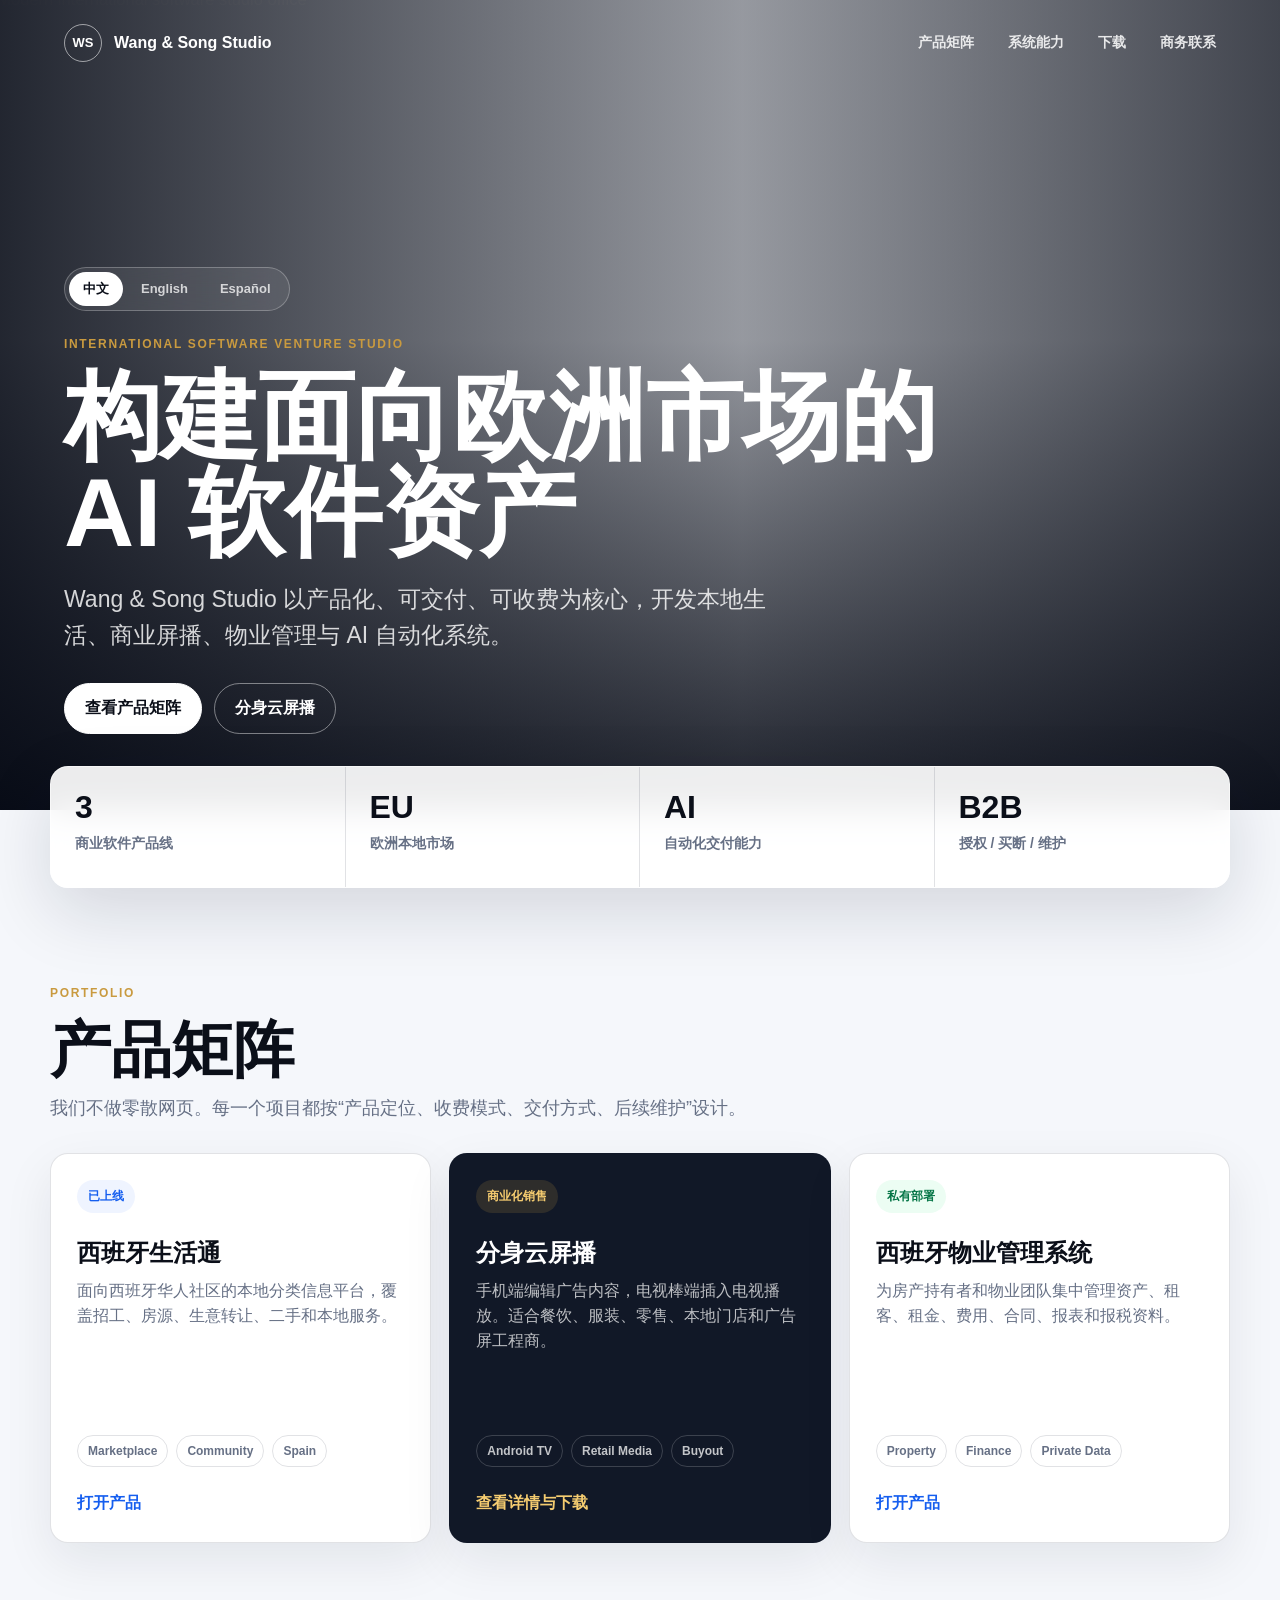
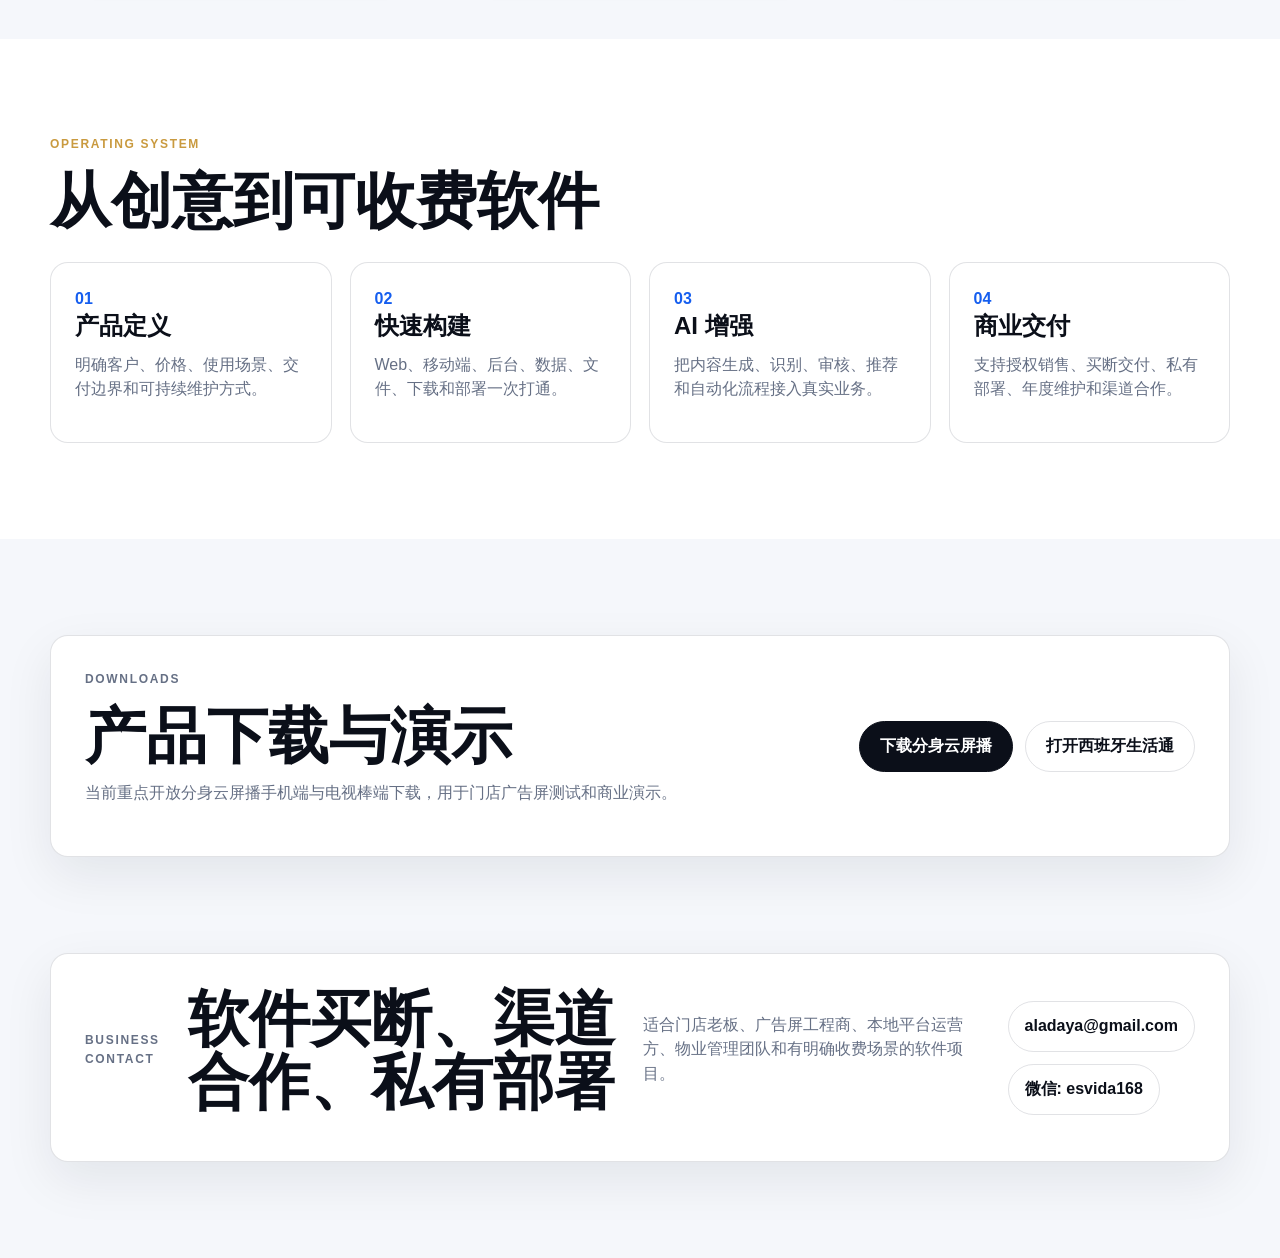
==== commit dbd8c89f: "Link property management product" ====
--- a/index.html
+++ b/index.html
@@ -91,7 +91,7 @@
             <h3 data-i18n="propertyTitle">西班牙物业管理系统</h3>
             <p data-i18n="propertyCopy">为房产持有者和物业团队集中管理资产、租客、租金、费用、合同、报表和报税资料。</p>
             <div class="tags"><span>Property</span><span>Finance</span><span>Private Data</span></div>
-            <a class="text-link" href="#contact" data-i18n="propertyAction">咨询系统</a>
+            <a class="text-link" href="https://property-manager-yihuji.vercel.app/" target="_blank" rel="noreferrer" data-i18n="propertyAction">打开产品</a>
           </article>
         </div>
       </section>
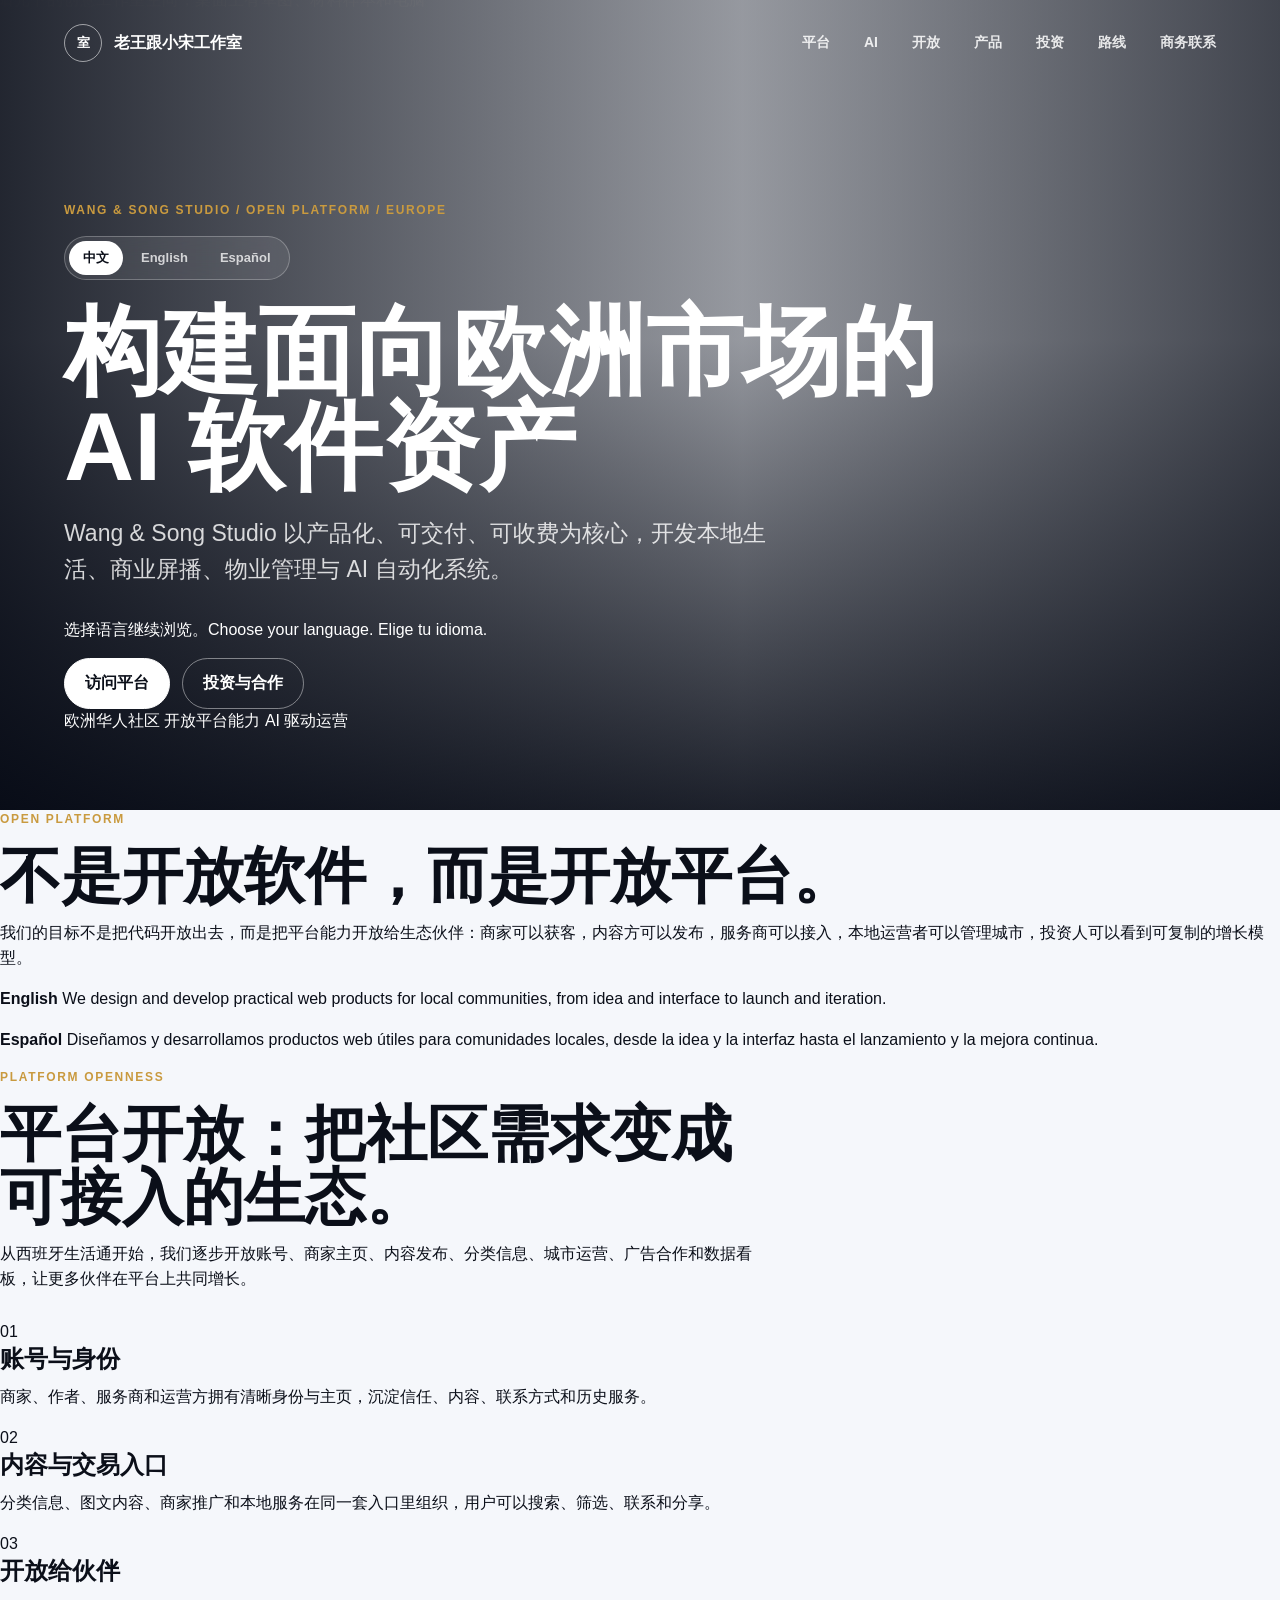
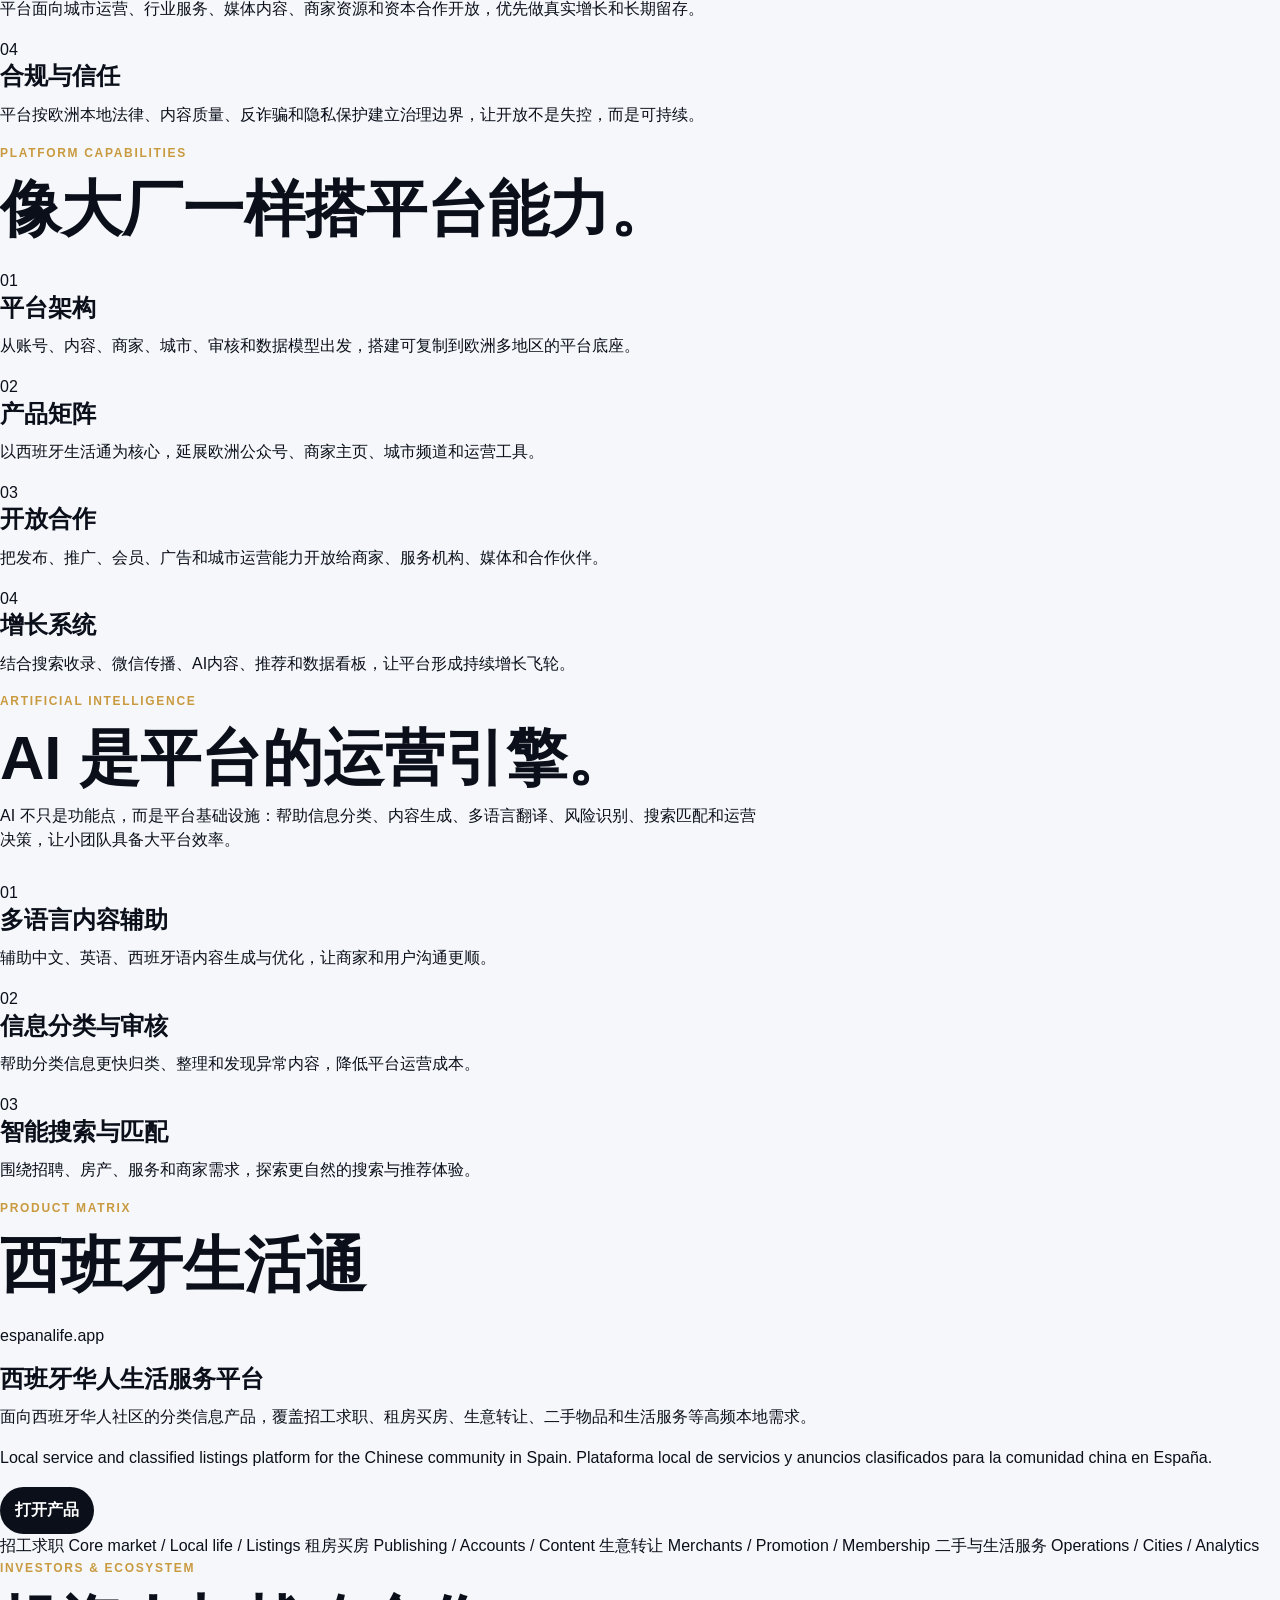
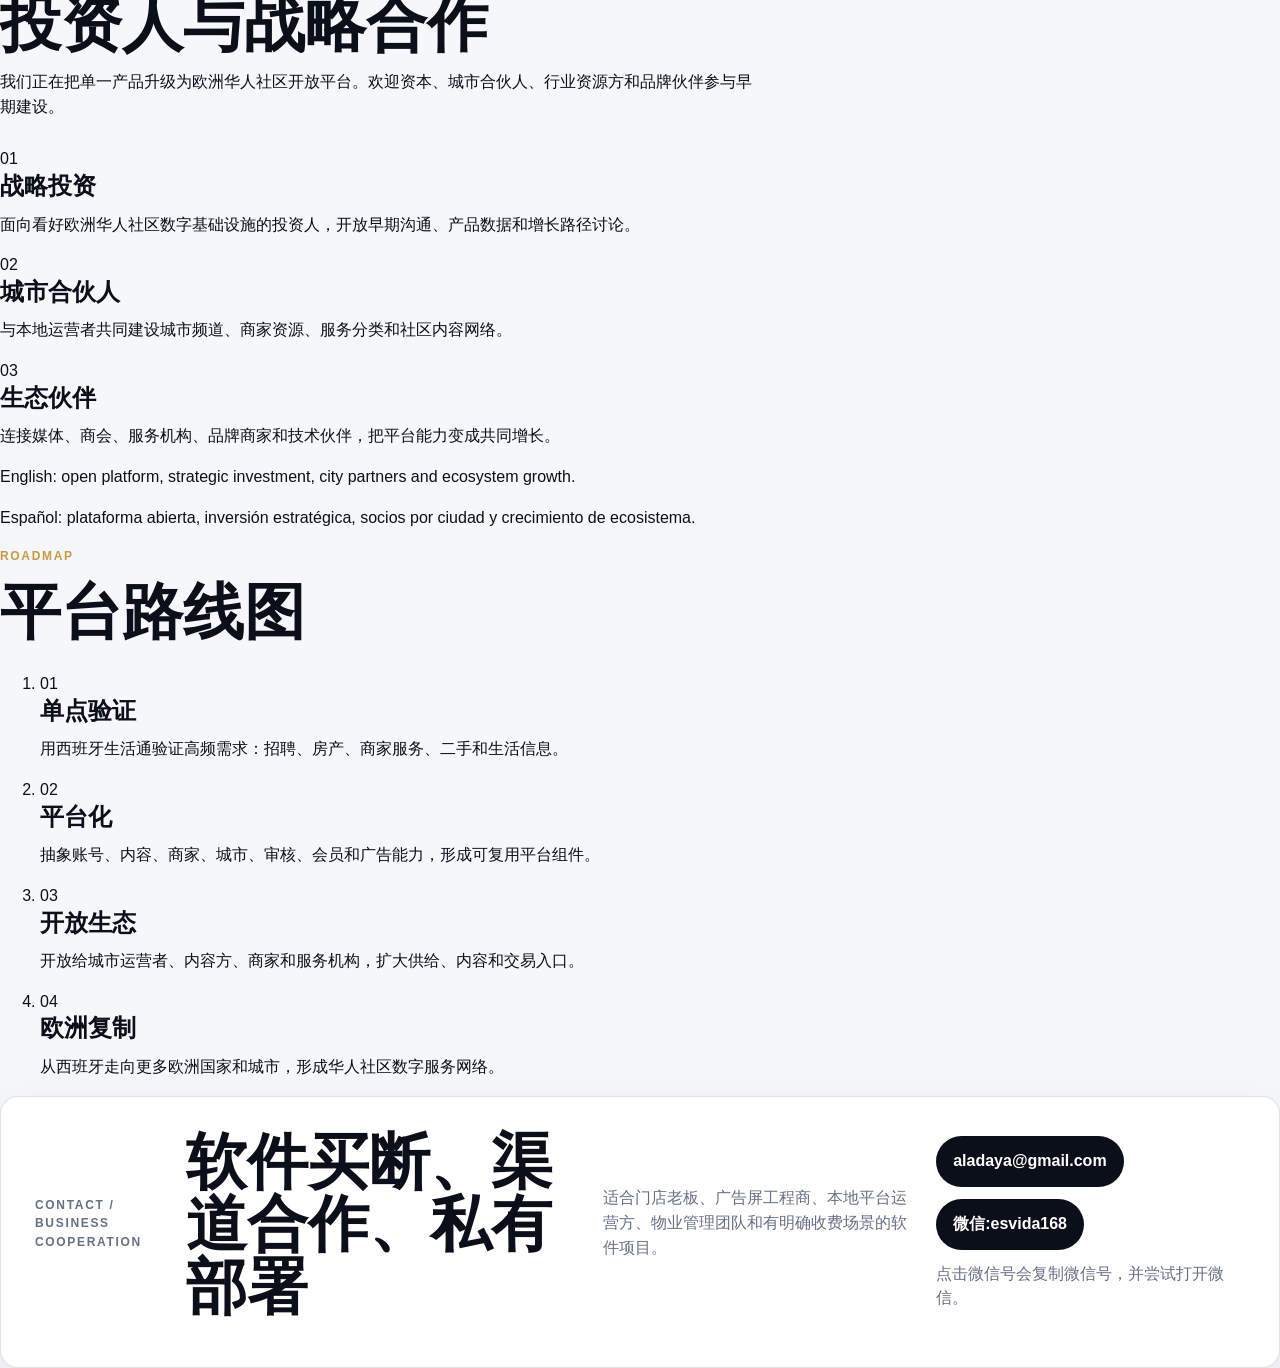
==== commit 9eeb0789: "Reposition studio as open platform" ====
--- a/index.html
+++ b/index.html
@@ -3,145 +3,318 @@
   <head>
     <meta charset="utf-8">
     <meta name="viewport" content="width=device-width, initial-scale=1, viewport-fit=cover">
-    <title>Wang & Song Studio - International Software Venture Studio</title>
+    <title>老王跟小宋工作室 - 欧洲华人社区开放平台</title>
     <meta
       name="description"
-      content="Wang & Song Studio is an international software venture studio building AI, local commerce, media display and property management products for Europe and Chinese-speaking markets."
+      content="老王跟小宋工作室建设面向欧洲华人社区的开放平台，连接本地生活、商家服务、内容发布、AI运营和生态合作。"
     >
     <meta name="robots" content="index, follow">
     <link rel="canonical" href="https://wang-song-studio.vercel.app/">
     <meta property="og:url" content="https://wang-song-studio.vercel.app/">
-    <meta property="og:title" content="Wang & Song Studio">
-    <meta property="og:description" content="International software venture studio. Products, platforms and deployable systems.">
     <link rel="preload" as="image" href="https://images.unsplash.com/photo-1497366754035-f200968a6e72?auto=format&fit=crop&w=1800&q=80">
-    <link rel="stylesheet" href="styles.css?v=20260525-studio">
+    <link rel="stylesheet" href="styles.css">
   </head>
   <body>
-    <header class="site-header">
-      <a class="brand" href="#home" aria-label="Wang & Song Studio">
-        <span class="brand-mark">WS</span>
-        <span>Wang & Song Studio</span>
+    <header class="site-header" aria-label="主导航">
+      <a class="brand" href="#home" aria-label="回到首页">
+        <span class="brand-mark" aria-hidden="true">室</span>
+        <span data-i18n="brand">老王跟小宋工作室</span>
       </a>
       <nav>
-        <a href="#portfolio" data-i18n="navPortfolio">产品矩阵</a>
-        <a href="#systems" data-i18n="navSystems">系统能力</a>
-        <a href="#download" data-i18n="navDownload">下载</a>
-        <a href="#contact" data-i18n="navContact">商务联系</a>
+        <a href="#services" data-i18n="navServices">平台</a>
+        <a href="#ai" data-i18n="navAI">AI</a>
+        <a href="#europe-account" data-i18n="navEuropeAccount">开放</a>
+        <a href="#work" data-i18n="navWork">产品</a>
+        <a href="#business" data-i18n="navBusiness">投资</a>
+        <a href="#process" data-i18n="navProcess">路线</a>
+        <a href="#contact" data-i18n="navContact">联系</a>
       </nav>
     </header>
 
     <main>
-      <section class="hero" id="home">
+      <section class="hero" id="home" aria-label="工作室介绍">
         <img
           class="hero-image"
           src="https://images.unsplash.com/photo-1497366754035-f200968a6e72?auto=format&fit=crop&w=1800&q=80"
-          alt="Modern international software studio office"
+          alt="阳光下的创意工作室空间，桌面上有草图、材料样本和电脑"
         >
         <div class="hero-shade" aria-hidden="true"></div>
         <div class="hero-content">
+          <p class="eyebrow">Wang & Song Studio / Open Platform / Europe</p>
           <div class="language-switcher" aria-label="Language selection">
             <button class="active" type="button" data-lang="zh">中文</button>
             <button type="button" data-lang="en">English</button>
             <button type="button" data-lang="es">Español</button>
           </div>
-          <p class="eyebrow">International Software Venture Studio</p>
-          <h1 data-i18n="heroTitle">构建面向欧洲市场的<br>AI 软件资产</h1>
+          <h1 data-i18n="heroTitle">开放欧洲华人<br>生活平台</h1>
           <p class="hero-copy" data-i18n="heroCopy">
-            Wang & Song Studio 以产品化、可交付、可收费为核心，开发本地生活、商业屏播、物业管理与 AI 自动化系统。
+            从一个网站升级为开放平台：让商家、创作者、服务机构和社区运营者接入同一套账号、内容、分类信息、AI运营和商业增长能力。
           </p>
-          <div class="hero-actions">
-            <a class="button primary" href="#portfolio" data-i18n="viewPortfolio">查看产品矩阵</a>
-            <a class="button secondary" href="fenshenyun.html" data-i18n="openFenshenyun">分身云屏播</a>
-          </div>
-        </div>
-      </section>
-
-      <section class="metrics">
-        <div class="metric"><strong>3</strong><span data-i18n="metricProducts">商业软件产品线</span></div>
-        <div class="metric"><strong>EU</strong><span data-i18n="metricMarket">欧洲本地市场</span></div>
-        <div class="metric"><strong>AI</strong><span data-i18n="metricAi">自动化交付能力</span></div>
-        <div class="metric"><strong>B2B</strong><span data-i18n="metricRevenue">授权 / 买断 / 维护</span></div>
-      </section>
-
-      <section class="section portfolio" id="portfolio">
-        <div class="section-head">
-          <p class="section-kicker">Portfolio</p>
-          <h2 data-i18n="portfolioTitle">产品矩阵</h2>
-          <p data-i18n="portfolioCopy">我们不做零散网页。每一个项目都按“产品定位、收费模式、交付方式、后续维护”设计。</p>
-        </div>
-        <div class="product-grid">
-          <article class="product-card">
-            <span class="status live" data-i18n="statusLive">已上线</span>
-            <h3 data-i18n="lifeTitle">西班牙生活通</h3>
-            <p data-i18n="lifeCopy">面向西班牙华人社区的本地分类信息平台，覆盖招工、房源、生意转让、二手和本地服务。</p>
-            <div class="tags"><span>Marketplace</span><span>Community</span><span>Spain</span></div>
-            <a class="text-link" href="https://espanalife.app/" target="_blank" rel="noreferrer" data-i18n="openProduct">打开产品</a>
+          <p class="language-copy" data-i18n="heroSubcopy">选择语言继续浏览。Choose your language. Elige tu idioma.</p>
+          <div class="hero-actions" aria-label="主要操作">
+            <a class="button primary" href="https://espanalife.app/" target="_blank" rel="noreferrer" data-i18n="visitProduct">访问平台</a>
+            <a class="button secondary" href="#business" data-i18n="viewCase">投资与合作</a>
+          </div>
+          <div class="hero-signals" aria-label="平台信号">
+            <span data-i18n="signal1">欧洲华人社区</span>
+            <span data-i18n="signal2">开放平台能力</span>
+            <span data-i18n="signal3">AI 驱动运营</span>
+          </div>
+        </div>
+      </section>
+
+      <section class="intro section-band">
+        <div class="section-inner split">
+          <p class="section-kicker">Open Platform</p>
+          <div>
+            <h2 data-i18n="introTitle">不是开放软件，而是开放平台。</h2>
+            <p data-i18n="introCopy">
+              我们的目标不是把代码开放出去，而是把平台能力开放给生态伙伴：商家可以获客，内容方可以发布，服务商可以接入，本地运营者可以管理城市，投资人可以看到可复制的增长模型。
+            </p>
+            <div class="translation-block">
+              <p data-i18n="introPoint1">
+                <strong>English</strong>
+                We design and develop practical web products for local communities, from idea and interface to launch and iteration.
+              </p>
+              <p data-i18n="introPoint2">
+                <strong>Español</strong>
+                Diseñamos y desarrollamos productos web útiles para comunidades locales, desde la idea y la interfaz hasta el lanzamiento y la mejora continua.
+              </p>
+            </div>
+          </div>
+        </div>
+      </section>
+
+      <section class="europe-account" id="europe-account">
+        <div class="section-inner account-layout">
+          <div class="section-heading">
+            <p class="section-kicker">Platform Openness</p>
+            <h2 data-i18n="accountTitle">平台开放：把社区需求变成可接入的生态。</h2>
+            <p data-i18n="accountCopy">
+              从西班牙生活通开始，我们逐步开放账号、商家主页、内容发布、分类信息、城市运营、广告合作和数据看板，让更多伙伴在平台上共同增长。
+            </p>
+          </div>
+          <div class="account-grid">
+            <article>
+              <span>01</span>
+              <h3 data-i18n="account1Title">账号与身份</h3>
+              <p data-i18n="account1Copy">商家、作者、服务商和运营方拥有清晰身份与主页，沉淀信任、内容、联系方式和历史服务。</p>
+            </article>
+            <article>
+              <span>02</span>
+              <h3 data-i18n="account2Title">内容与交易入口</h3>
+              <p data-i18n="account2Copy">分类信息、图文内容、商家推广和本地服务在同一套入口里组织，用户可以搜索、筛选、联系和分享。</p>
+            </article>
+            <article>
+              <span>03</span>
+              <h3 data-i18n="account3Title">开放给伙伴</h3>
+              <p data-i18n="account3Copy">平台面向城市运营、行业服务、媒体内容、商家资源和资本合作开放，优先做真实增长和长期留存。</p>
+            </article>
+            <article>
+              <span>04</span>
+              <h3 data-i18n="account4Title">合规与信任</h3>
+              <p data-i18n="account4Copy">平台按欧洲本地法律、内容质量、反诈骗和隐私保护建立治理边界，让开放不是失控，而是可持续。</p>
+            </article>
+          </div>
+        </div>
+      </section>
+
+      <section class="services" id="services">
+        <div class="section-inner">
+          <div class="section-heading">
+            <p class="section-kicker">Platform Capabilities</p>
+            <h2 data-i18n="servicesTitle">像大厂一样搭平台能力。</h2>
+          </div>
+          <div class="service-grid">
+            <article class="service-item">
+              <span class="service-number">01</span>
+              <h3 data-i18n="service1Title">平台架构</h3>
+              <p data-i18n="service1Copy">从账号、内容、商家、城市、审核和数据模型出发，搭建可复制到欧洲多地区的平台底座。</p>
+            </article>
+            <article class="service-item">
+              <span class="service-number">02</span>
+              <h3 data-i18n="service2Title">产品矩阵</h3>
+              <p data-i18n="service2Copy">以西班牙生活通为核心，延展欧洲公众号、商家主页、城市频道和运营工具。</p>
+            </article>
+            <article class="service-item">
+              <span class="service-number">03</span>
+              <h3 data-i18n="service3Title">开放合作</h3>
+              <p data-i18n="service3Copy">把发布、推广、会员、广告和城市运营能力开放给商家、服务机构、媒体和合作伙伴。</p>
+            </article>
+            <article class="service-item">
+              <span class="service-number">04</span>
+              <h3 data-i18n="service4Title">增长系统</h3>
+              <p data-i18n="service4Copy">结合搜索收录、微信传播、AI内容、推荐和数据看板，让平台形成持续增长飞轮。</p>
+            </article>
+          </div>
+        </div>
+      </section>
+
+      <section class="ai-section section-band" id="ai">
+        <div class="section-inner ai-layout">
+          <div class="section-heading">
+            <p class="section-kicker">Artificial Intelligence</p>
+            <h2 data-i18n="aiTitle">AI 是平台的运营引擎。</h2>
+            <p data-i18n="aiCopy">
+              AI 不只是功能点，而是平台基础设施：帮助信息分类、内容生成、多语言翻译、风险识别、搜索匹配和运营决策，让小团队具备大平台效率。
+            </p>
+          </div>
+          <div class="ai-grid">
+            <article>
+              <span>01</span>
+              <h3 data-i18n="ai1Title">多语言内容辅助</h3>
+              <p data-i18n="ai1Copy">辅助中文、英语、西班牙语内容生成与优化，让商家和用户沟通更顺。</p>
+            </article>
+            <article>
+              <span>02</span>
+              <h3 data-i18n="ai2Title">信息分类与审核</h3>
+              <p data-i18n="ai2Copy">帮助分类信息更快归类、整理和发现异常内容，降低平台运营成本。</p>
+            </article>
+            <article>
+              <span>03</span>
+              <h3 data-i18n="ai3Title">智能搜索与匹配</h3>
+              <p data-i18n="ai3Copy">围绕招聘、房产、服务和商家需求，探索更自然的搜索与推荐体验。</p>
+            </article>
+          </div>
+        </div>
+      </section>
+
+      <section class="work section-band" id="work">
+        <div class="section-inner">
+          <div class="section-heading">
+            <p class="section-kicker">Product Matrix</p>
+            <h2 data-i18n="workTitle">西班牙生活通</h2>
+          </div>
+          <article class="product-case">
+            <div>
+              <p class="case-label">espanalife.app</p>
+              <h3 data-i18n="caseTitle">西班牙华人生活服务平台</h3>
+              <p data-i18n="caseCopy">
+                面向西班牙华人社区的分类信息产品，覆盖招工求职、租房买房、生意转让、二手物品和生活服务等高频本地需求。
+              </p>
+              <p class="case-translation" data-i18n="caseSubcopy">
+                Local service and classified listings platform for the Chinese community in Spain. Plataforma local de servicios y anuncios clasificados para la comunidad china en España.
+              </p>
+            </div>
+            <a class="case-link" href="https://espanalife.app/" target="_blank" rel="noreferrer" data-i18n="openProduct">打开产品</a>
           </article>
-
-          <article class="product-card featured">
-            <span class="status sale" data-i18n="statusCommercial">商业化销售</span>
-            <h3 data-i18n="fsyTitle">分身云屏播</h3>
-            <p data-i18n="fsyCopy">手机端编辑广告内容，电视棒端插入电视播放。适合餐饮、服装、零售、本地门店和广告屏工程商。</p>
-            <div class="tags"><span>Android TV</span><span>Retail Media</span><span>Buyout</span></div>
-            <a class="text-link" href="fenshenyun.html" data-i18n="fsyAction">查看详情与下载</a>
-          </article>
-
-          <article class="product-card">
-            <span class="status build" data-i18n="statusPrivate">私有部署</span>
-            <h3 data-i18n="propertyTitle">西班牙物业管理系统</h3>
-            <p data-i18n="propertyCopy">为房产持有者和物业团队集中管理资产、租客、租金、费用、合同、报表和报税资料。</p>
-            <div class="tags"><span>Property</span><span>Finance</span><span>Private Data</span></div>
-            <a class="text-link" href="https://property-manager-yihuji.vercel.app/" target="_blank" rel="noreferrer" data-i18n="propertyAction">打开产品</a>
-          </article>
-        </div>
-      </section>
-
-      <section class="section systems" id="systems">
-        <div class="section-head">
-          <p class="section-kicker">Operating System</p>
-          <h2 data-i18n="systemsTitle">从创意到可收费软件</h2>
-        </div>
-        <div class="system-grid">
-          <article><strong>01</strong><h3 data-i18n="sys1Title">产品定义</h3><p data-i18n="sys1Copy">明确客户、价格、使用场景、交付边界和可持续维护方式。</p></article>
-          <article><strong>02</strong><h3 data-i18n="sys2Title">快速构建</h3><p data-i18n="sys2Copy">Web、移动端、后台、数据、文件、下载和部署一次打通。</p></article>
-          <article><strong>03</strong><h3 data-i18n="sys3Title">AI 增强</h3><p data-i18n="sys3Copy">把内容生成、识别、审核、推荐和自动化流程接入真实业务。</p></article>
-          <article><strong>04</strong><h3 data-i18n="sys4Title">商业交付</h3><p data-i18n="sys4Copy">支持授权销售、买断交付、私有部署、年度维护和渠道合作。</p></article>
-        </div>
-      </section>
-
-      <section class="section download" id="download">
-        <div class="download-panel">
-          <div>
-            <p class="section-kicker">Downloads</p>
-            <h2 data-i18n="downloadTitle">产品下载与演示</h2>
-            <p data-i18n="downloadCopy">当前重点开放分身云屏播手机端与电视棒端下载，用于门店广告屏测试和商业演示。</p>
-          </div>
-          <div class="download-actions">
-            <a class="button primary dark" href="fenshenyun.html#download" data-i18n="downloadFsy">下载分身云屏播</a>
-            <a class="button secondary dark" href="https://espanalife.app/" target="_blank" rel="noreferrer" data-i18n="openLife">打开西班牙生活通</a>
-          </div>
-        </div>
-      </section>
-
-      <section class="section contact" id="contact">
-        <div class="contact-panel">
-          <p class="section-kicker">Business Contact</p>
-          <h2 data-i18n="contactTitle">软件买断、渠道合作、私有部署</h2>
-          <p data-i18n="contactCopy">适合门店老板、广告屏工程商、本地平台运营方、物业管理团队和有明确收费场景的软件项目。</p>
-          <div class="contact-methods">
-            <a href="mailto:aladaya@gmail.com">aladaya@gmail.com</a>
-            <a class="wechat-link" href="weixin://" data-wechat-id="esvida168"><span data-i18n="wechatLabel">微信</span>: esvida168</a>
+          <div class="work-list">
+            <a class="work-row" href="https://espanalife.app/" target="_blank" rel="noreferrer">
+              <span data-i18n="rowJobs">招工求职</span>
+              <span>Core market / Local life / Listings</span>
+            </a>
+            <a class="work-row" href="https://espanalife.app/" target="_blank" rel="noreferrer">
+              <span data-i18n="rowHousing">租房买房</span>
+              <span>Publishing / Accounts / Content</span>
+            </a>
+            <a class="work-row" href="https://espanalife.app/" target="_blank" rel="noreferrer">
+              <span data-i18n="rowBusiness">生意转让</span>
+              <span>Merchants / Promotion / Membership</span>
+            </a>
+            <a class="work-row" href="https://espanalife.app/" target="_blank" rel="noreferrer">
+              <span data-i18n="rowMarketplace">二手与生活服务</span>
+              <span>Operations / Cities / Analytics</span>
+            </a>
+          </div>
+        </div>
+      </section>
+
+      <section class="business" id="business">
+        <div class="section-inner business-layout">
+          <div class="section-heading">
+            <p class="section-kicker">Investors & Ecosystem</p>
+            <h2 data-i18n="businessTitle">投资人与战略合作</h2>
+            <p data-i18n="businessCopy">
+              我们正在把单一产品升级为欧洲华人社区开放平台。欢迎资本、城市合伙人、行业资源方和品牌伙伴参与早期建设。
+            </p>
+          </div>
+          <div class="business-grid">
+            <article>
+              <span>01</span>
+              <h3 data-i18n="business1Title">战略投资</h3>
+              <p data-i18n="business1Copy">面向看好欧洲华人社区数字基础设施的投资人，开放早期沟通、产品数据和增长路径讨论。</p>
+            </article>
+            <article>
+              <span>02</span>
+              <h3 data-i18n="business2Title">城市合伙人</h3>
+              <p data-i18n="business2Copy">与本地运营者共同建设城市频道、商家资源、服务分类和社区内容网络。</p>
+            </article>
+            <article>
+              <span>03</span>
+              <h3 data-i18n="business3Title">生态伙伴</h3>
+              <p data-i18n="business3Copy">连接媒体、商会、服务机构、品牌商家和技术伙伴，把平台能力变成共同增长。</p>
+            </article>
+          </div>
+          <div class="business-note">
+            <p data-i18n="businessNote1">English: open platform, strategic investment, city partners and ecosystem growth.</p>
+            <p data-i18n="businessNote2">Español: plataforma abierta, inversión estratégica, socios por ciudad y crecimiento de ecosistema.</p>
+          </div>
+        </div>
+      </section>
+
+      <section class="process" id="process">
+        <div class="section-inner process-layout">
+          <div class="section-heading sticky-heading">
+            <p class="section-kicker">Roadmap</p>
+            <h2 data-i18n="processTitle">平台路线图</h2>
+          </div>
+          <ol class="timeline">
+            <li>
+              <span>01</span>
+              <div>
+                <h3 data-i18n="process1Title">单点验证</h3>
+                <p data-i18n="process1Copy">用西班牙生活通验证高频需求：招聘、房产、商家服务、二手和生活信息。</p>
+              </div>
+            </li>
+            <li>
+              <span>02</span>
+              <div>
+                <h3 data-i18n="process2Title">平台化</h3>
+                <p data-i18n="process2Copy">抽象账号、内容、商家、城市、审核、会员和广告能力，形成可复用平台组件。</p>
+              </div>
+            </li>
+            <li>
+              <span>03</span>
+              <div>
+                <h3 data-i18n="process3Title">开放生态</h3>
+                <p data-i18n="process3Copy">开放给城市运营者、内容方、商家和服务机构，扩大供给、内容和交易入口。</p>
+              </div>
+            </li>
+            <li>
+              <span>04</span>
+              <div>
+                <h3 data-i18n="process4Title">欧洲复制</h3>
+                <p data-i18n="process4Copy">从西班牙走向更多欧洲国家和城市，形成华人社区数字服务网络。</p>
+              </div>
+            </li>
+          </ol>
+        </div>
+      </section>
+
+      <section class="contact section-band" id="contact">
+        <div class="section-inner contact-panel">
+          <p class="section-kicker">Contact / Business Cooperation</p>
+          <h2 data-i18n="contactTitle">一起建设欧洲华人开放平台。</h2>
+          <p data-i18n="contactCopy">
+            欢迎投资人、城市合伙人、商家资源方、媒体内容方和技术伙伴联系。我们更关心长期平台价值，而不只是做一个页面。
+          </p>
+          <div class="contact-methods" aria-label="联系方式">
+            <a class="contact-link" href="mailto:aladaya@gmail.com">aladaya@gmail.com</a>
+            <a class="contact-link wechat-link" href="weixin://" data-wechat-id="esvida168" aria-describedby="wechatHint">
+              <span data-i18n="wechatLabel">微信 WeChat</span>: <strong>esvida168</strong>
+            </a>
+            <p class="wechat-hint" id="wechatHint" data-i18n="wechatHint">
+              点击微信号会复制微信号，并尝试打开微信。
+            </p>
           </div>
         </div>
       </section>
     </main>
-
-    <div class="mobile-actionbar">
-      <a href="#portfolio" data-i18n="mobileProducts">产品</a>
-      <a href="fenshenyun.html" data-i18n="mobileFsy">屏播</a>
-      <a href="#download" data-i18n="mobileDownload">下载</a>
+    <div class="mobile-actionbar" aria-label="手机快捷操作">
+      <a href="https://espanalife.app/" target="_blank" rel="noreferrer" data-i18n="mobileProduct">产品</a>
+      <a href="#business" data-i18n="mobileBusiness">合作</a>
       <a href="#contact" data-i18n="mobileContact">联系</a>
     </div>
-    <script src="script.js?v=20260525-studio"></script>
+    <script src="script.js"></script>
   </body>
 </html>
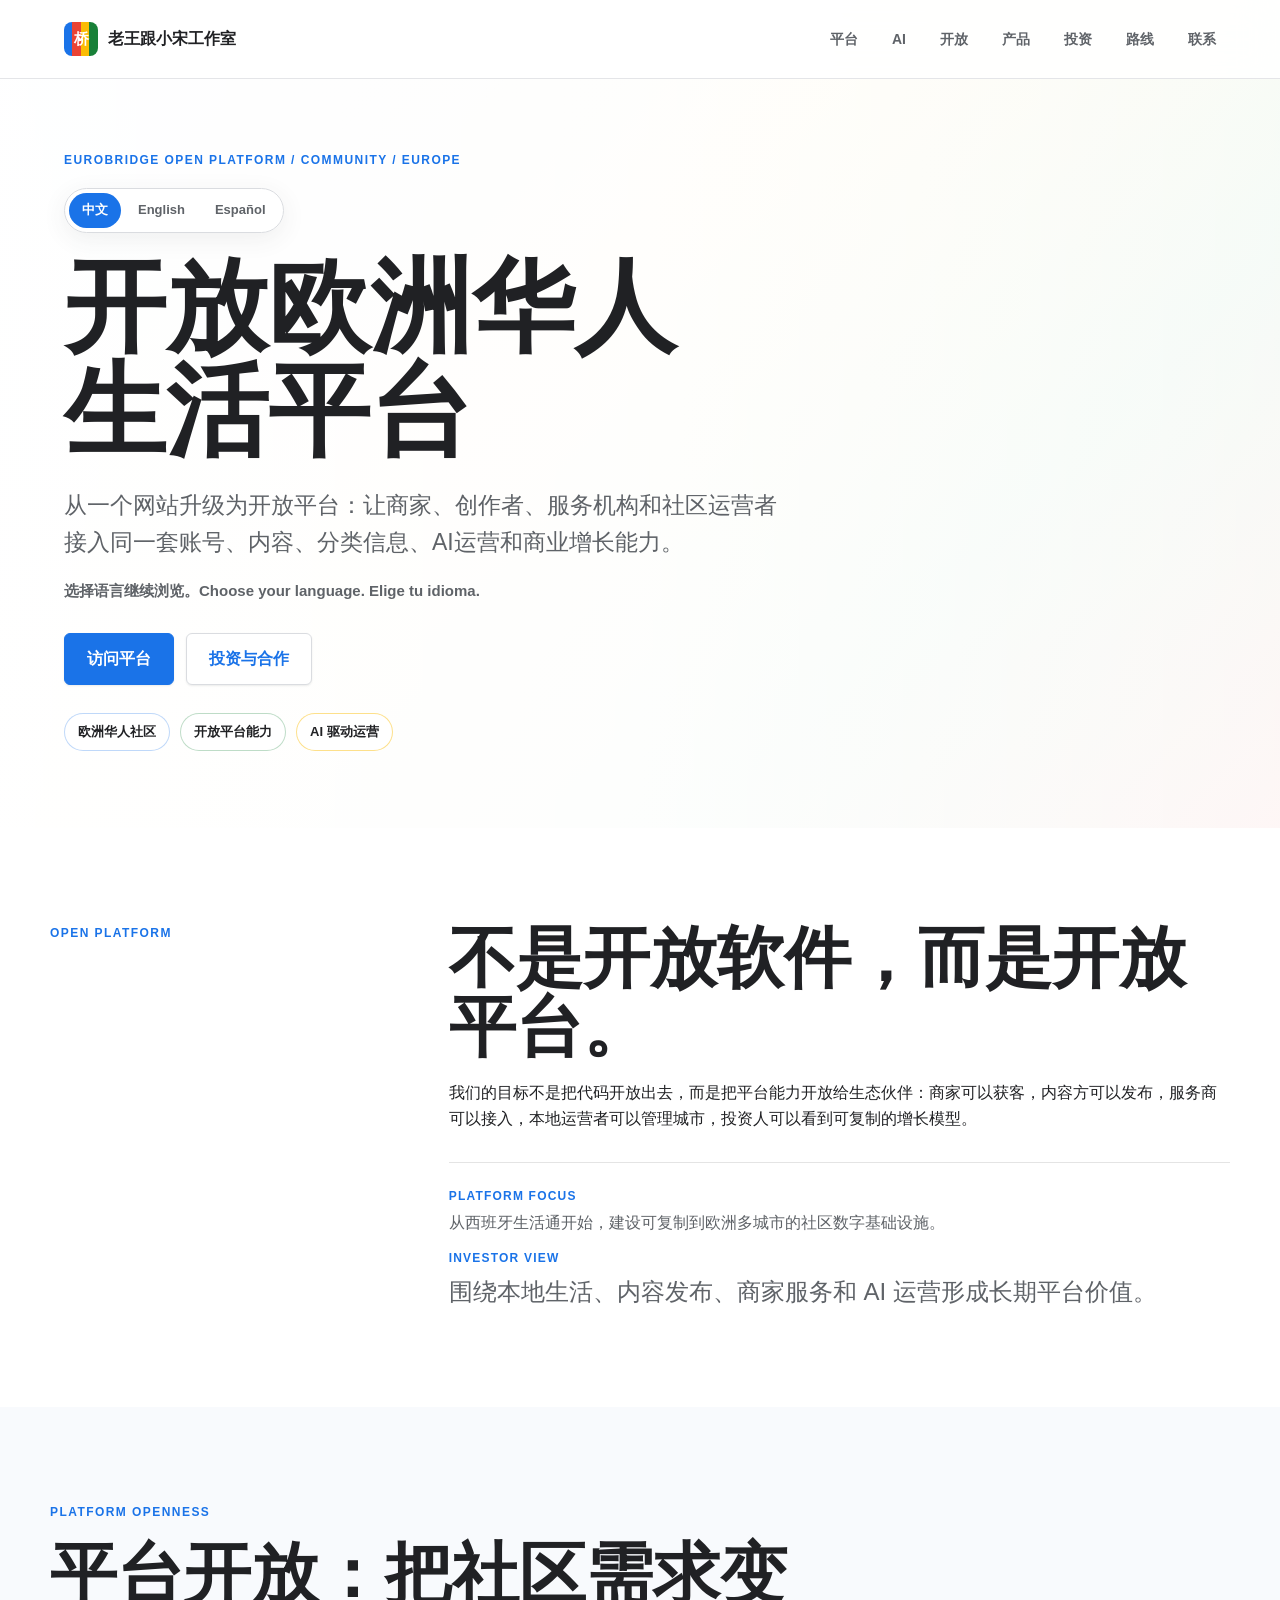
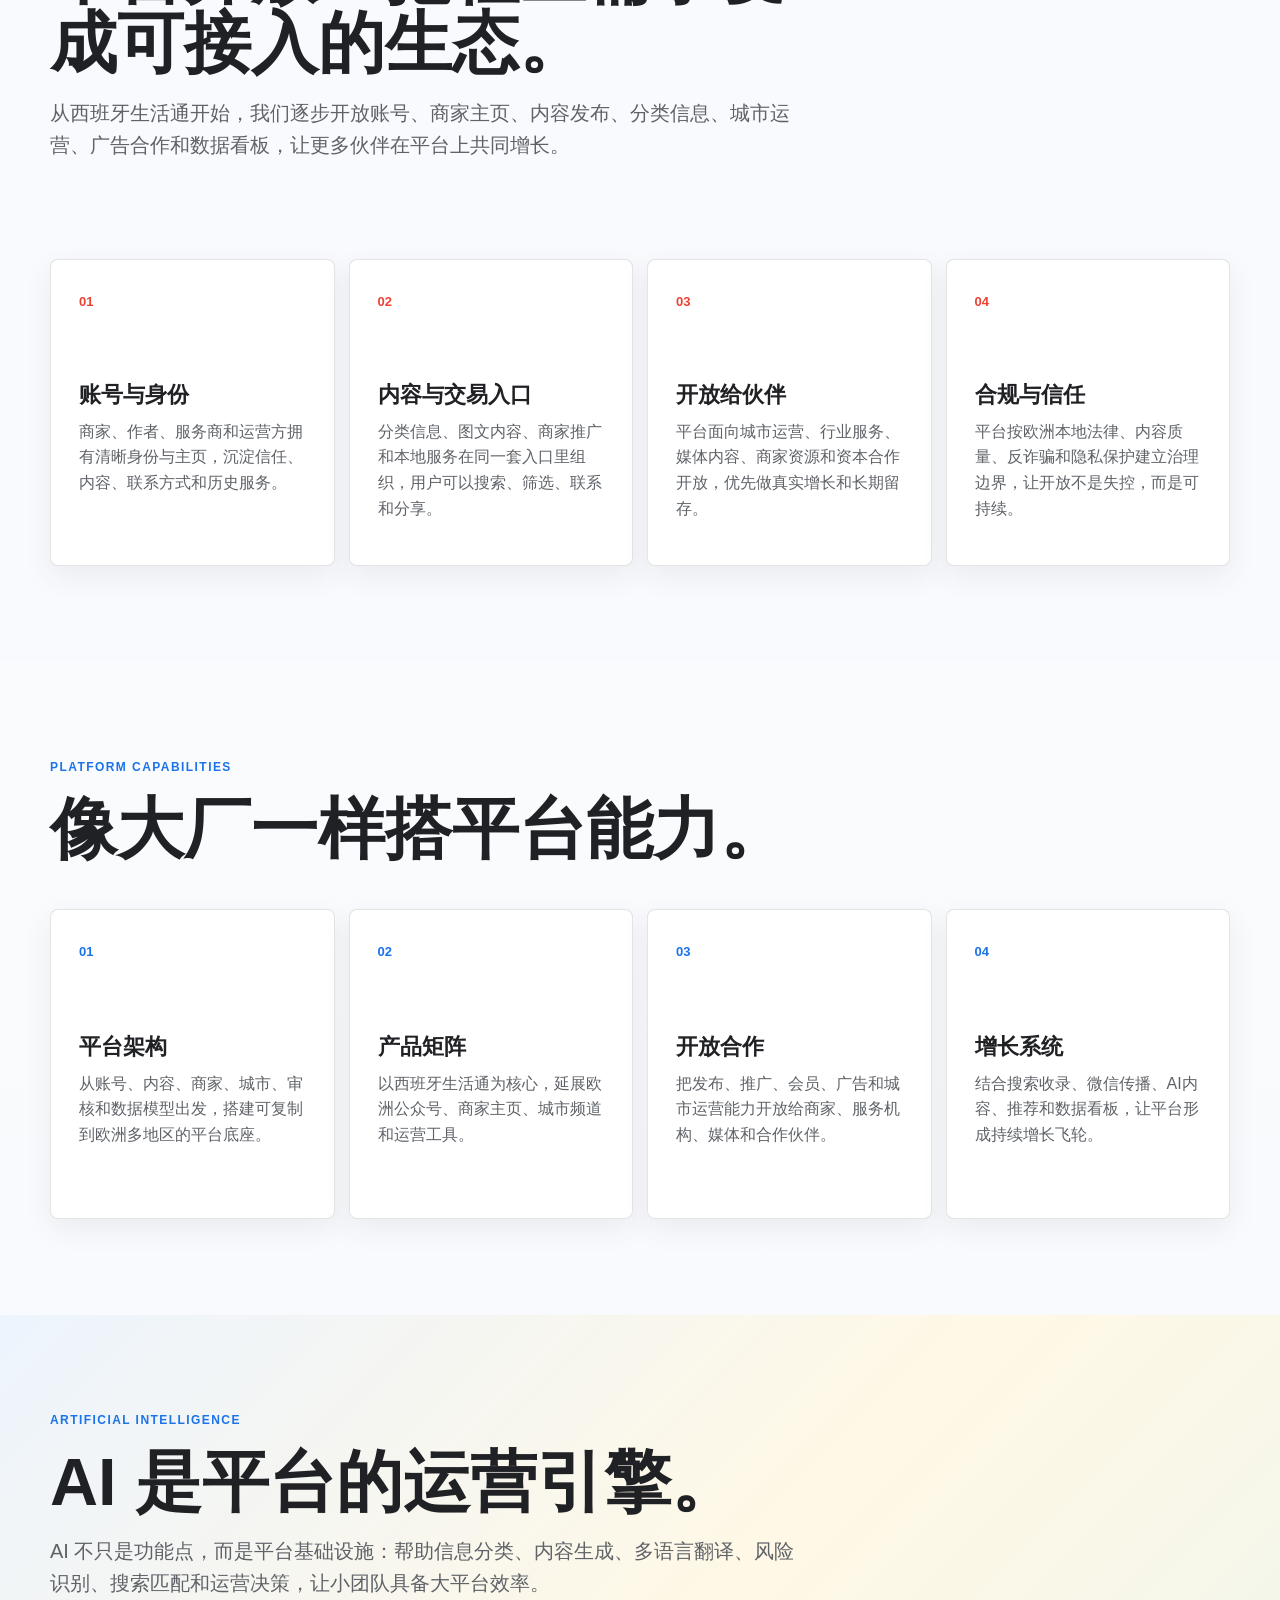
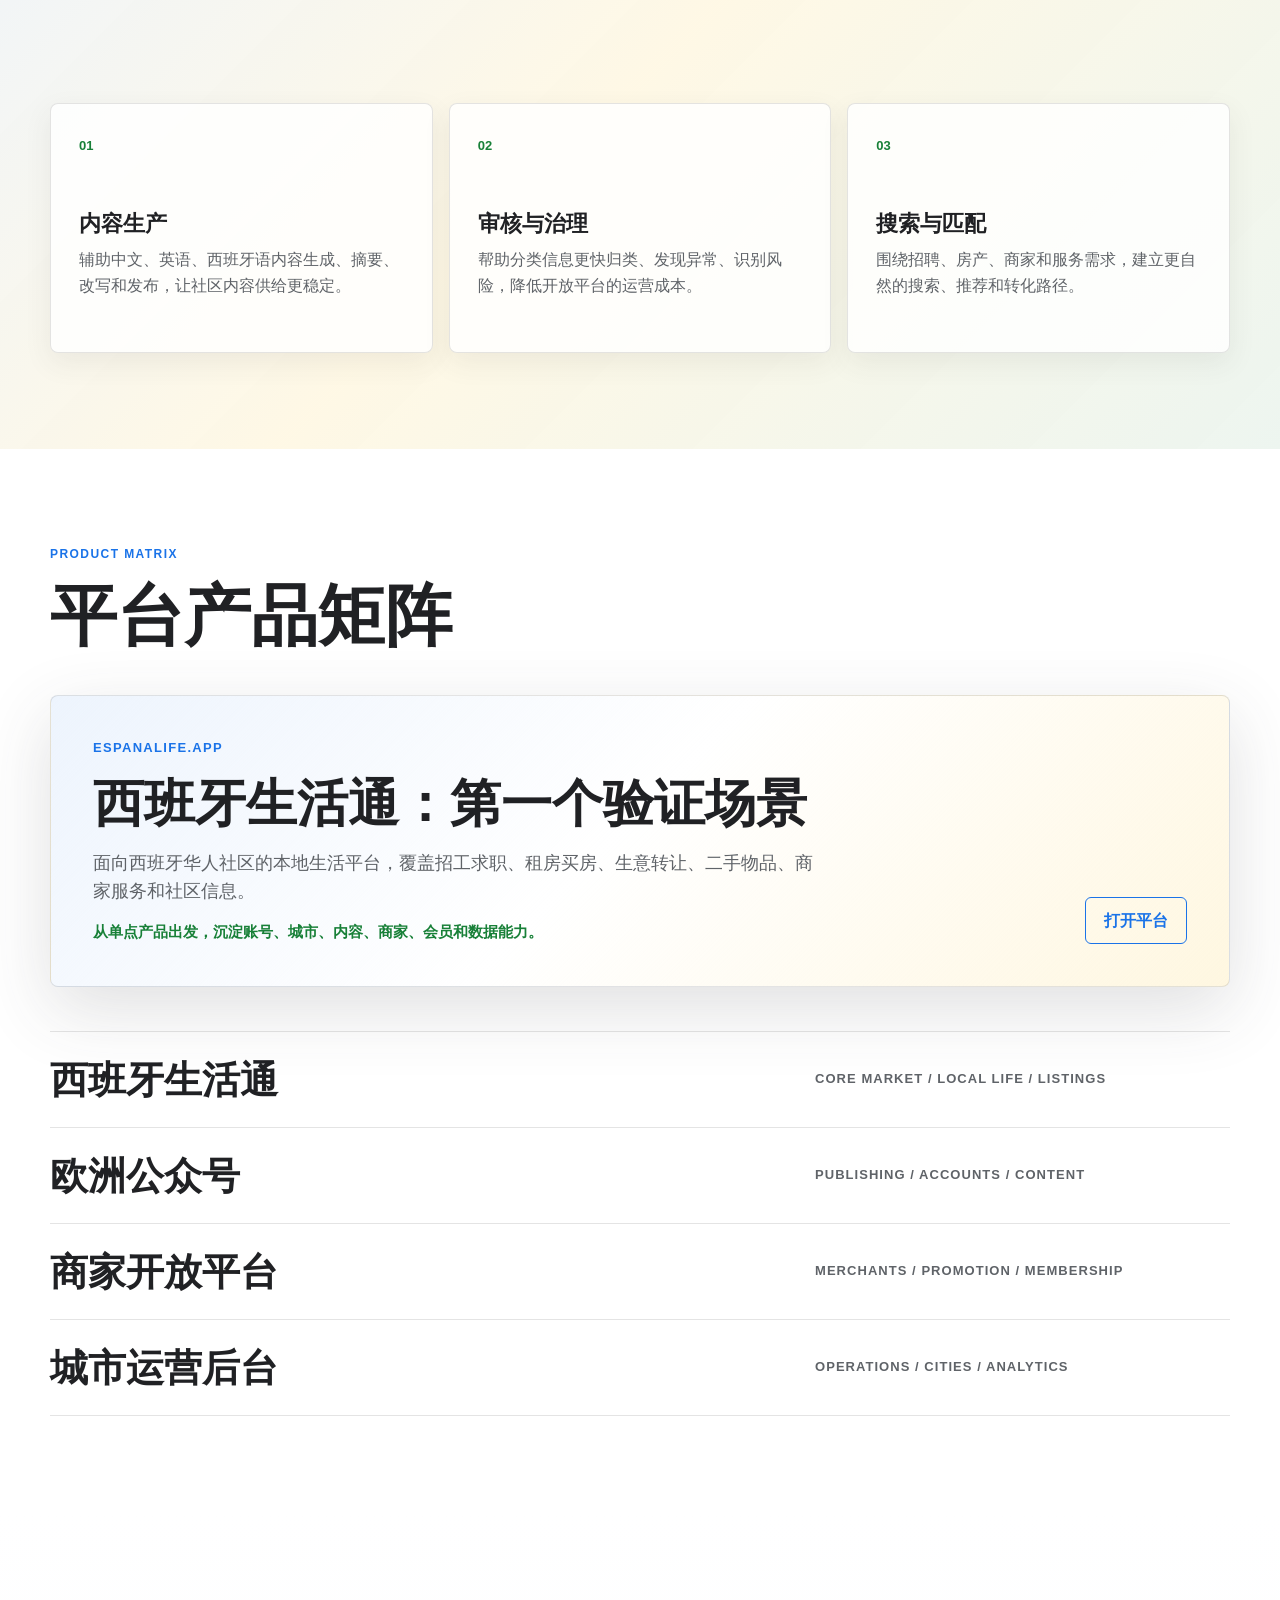
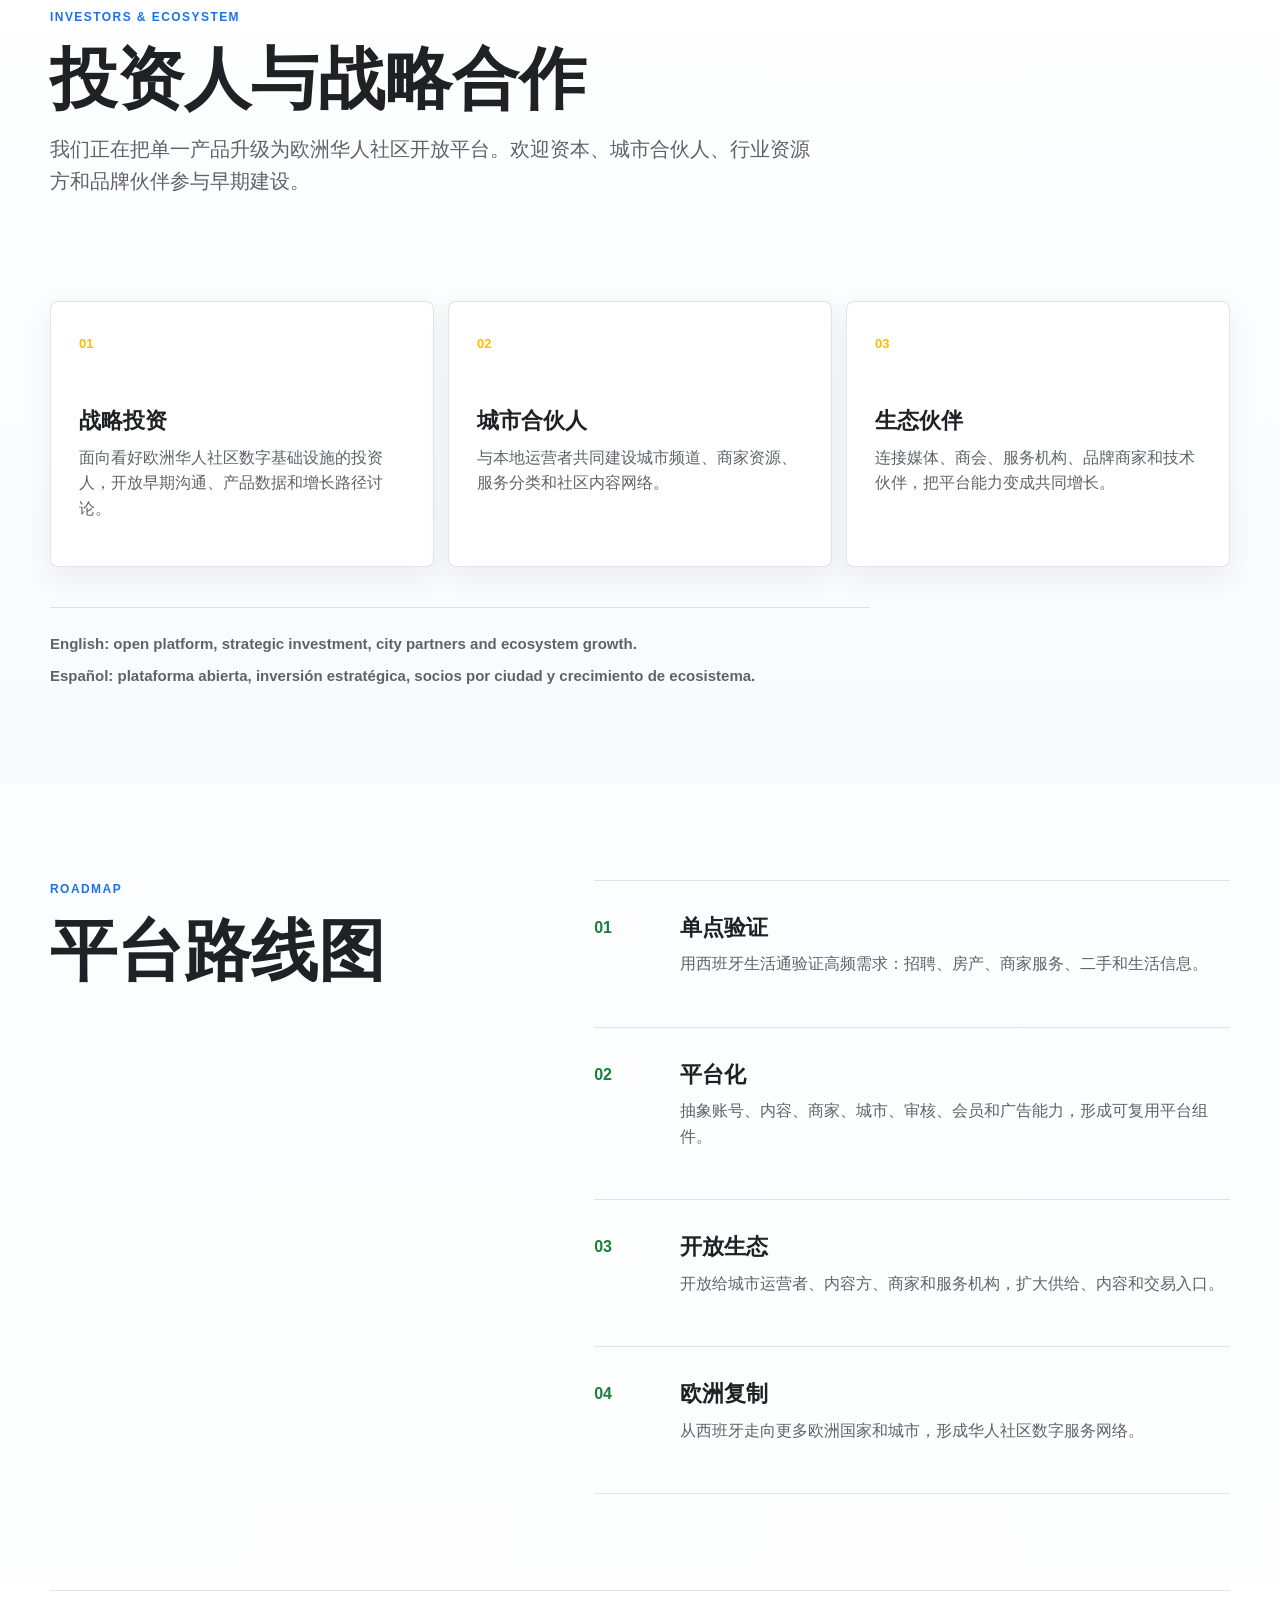
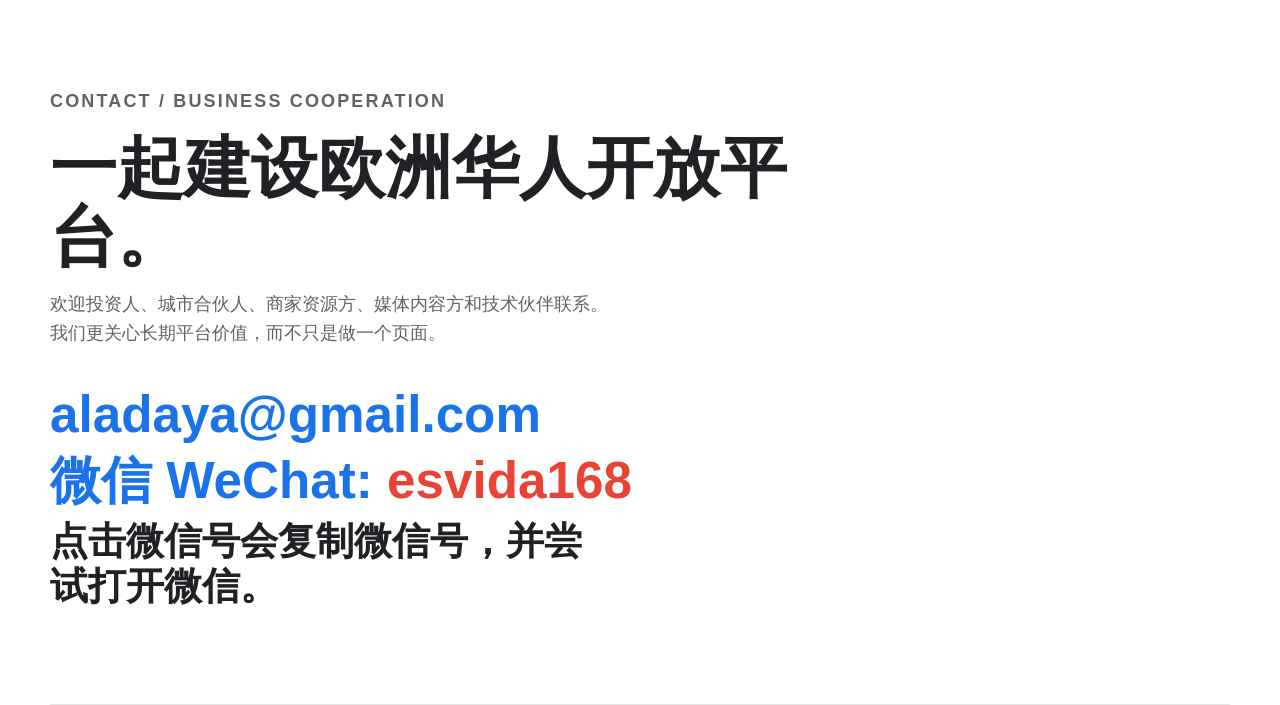
==== commit 0b253281: "Rename studio brand to EuroBridge Open Platform" ====
--- a/index.html
+++ b/index.html
@@ -3,10 +3,10 @@
   <head>
     <meta charset="utf-8">
     <meta name="viewport" content="width=device-width, initial-scale=1, viewport-fit=cover">
-    <title>老王跟小宋工作室 - 欧洲华人社区开放平台</title>
+    <title>欧桥开放平台 - 欧洲华人社区开放平台</title>
     <meta
       name="description"
-      content="老王跟小宋工作室建设面向欧洲华人社区的开放平台，连接本地生活、商家服务、内容发布、AI运营和生态合作。"
+      content="欧桥开放平台建设面向欧洲华人社区的开放平台，连接本地生活、商家服务、内容发布、AI运营和生态合作。"
     >
     <meta name="robots" content="index, follow">
     <link rel="canonical" href="https://wang-song-studio.vercel.app/">
@@ -17,8 +17,8 @@
   <body>
     <header class="site-header" aria-label="主导航">
       <a class="brand" href="#home" aria-label="回到首页">
-        <span class="brand-mark" aria-hidden="true">室</span>
-        <span data-i18n="brand">老王跟小宋工作室</span>
+        <span class="brand-mark" aria-hidden="true">桥</span>
+        <span data-i18n="brand">欧桥开放平台</span>
       </a>
       <nav>
         <a href="#services" data-i18n="navServices">平台</a>
@@ -32,7 +32,7 @@
     </header>
 
     <main>
-      <section class="hero" id="home" aria-label="工作室介绍">
+      <section class="hero" id="home" aria-label="平台介绍">
         <img
           class="hero-image"
           src="https://images.unsplash.com/photo-1497366754035-f200968a6e72?auto=format&fit=crop&w=1800&q=80"
@@ -40,7 +40,7 @@
         >
         <div class="hero-shade" aria-hidden="true"></div>
         <div class="hero-content">
-          <p class="eyebrow">Wang & Song Studio / Open Platform / Europe</p>
+          <p class="eyebrow">EuroBridge Open Platform / Community / Europe</p>
           <div class="language-switcher" aria-label="Language selection">
             <button class="active" type="button" data-lang="zh">中文</button>
             <button type="button" data-lang="en">English</button>
--- a/styles.css
+++ b/styles.css
@@ -1,68 +1,113 @@
 :root {
   color-scheme: light;
-  --ink: #0b0f19;
-  --muted: #667085;
-  --paper: #f5f7fb;
+  --ink: #202124;
+  --muted: #5f6368;
+  --paper: #f8fafd;
+  --paper-deep: #eef3fb;
+  --line: rgba(32, 33, 36, 0.12);
+  --accent: #1a73e8;
+  --accent-dark: #174ea6;
+  --sage: #188038;
+  --blue: #1a73e8;
+  --red: #ea4335;
+  --yellow: #fbbc04;
+  --green: #188038;
   --white: #ffffff;
-  --line: rgba(15, 23, 42, 0.12);
-  --blue: #155eef;
-  --blue-dark: #102a56;
-  --gold: #c99a3f;
-  --slate: #111827;
-  --shadow: 0 24px 70px rgba(15, 23, 42, 0.14);
-}
-
-* { box-sizing: border-box; }
-html { scroll-behavior: smooth; scroll-padding-top: 24px; }
+  --shadow: 0 22px 70px rgba(60, 64, 67, 0.16);
+}
+
+* {
+  box-sizing: border-box;
+}
+
+html {
+  scroll-behavior: smooth;
+  -webkit-text-size-adjust: 100%;
+  text-size-adjust: 100%;
+  scroll-padding-top: 18px;
+}
+
 body {
   margin: 0;
-  background: var(--paper);
+  background:
+    linear-gradient(180deg, #fff 0, var(--paper) 42%, #fff 100%);
   color: var(--ink);
-  font-family: Inter, "PingFang SC", "Microsoft YaHei", Arial, sans-serif;
-  line-height: 1.55;
-}
-a { color: inherit; text-decoration: none; }
+  font-family:
+    Inter, "PingFang SC", "Hiragino Sans GB", "Microsoft YaHei", sans-serif;
+  font-size: 16px;
+  line-height: 1.6;
+}
+
+a {
+  color: inherit;
+  text-decoration: none;
+  -webkit-tap-highlight-color: rgba(178, 71, 46, 0.18);
+}
 
 .site-header {
-  position: absolute;
+  position: fixed;
   z-index: 20;
   top: 0;
   left: 0;
+  display: flex;
   width: 100%;
-  display: flex;
   align-items: center;
   justify-content: space-between;
-  padding: 24px clamp(20px, 5vw, 72px);
-  color: #fff;
-}
+  padding: 22px clamp(20px, 5vw, 72px);
+  color: var(--ink);
+  background: rgba(255, 255, 255, 0.86);
+  border-bottom: 1px solid rgba(218, 220, 224, 0.72);
+  backdrop-filter: blur(18px);
+}
+
 .brand {
   display: inline-flex;
   align-items: center;
-  gap: 12px;
-  font-weight: 800;
-}
+  gap: 10px;
+  font-weight: 700;
+  letter-spacing: 0;
+}
+
 .brand-mark {
   display: grid;
+  width: 34px;
+  height: 34px;
   place-items: center;
-  width: 38px;
-  height: 38px;
-  border: 1px solid rgba(255,255,255,0.55);
-  border-radius: 50%;
-  font-size: 13px;
-}
-nav { display: flex; gap: clamp(16px, 3vw, 34px); font-size: 14px; font-weight: 700; }
-nav a { opacity: 0.86; }
-nav a:hover { opacity: 1; }
+  border: 0;
+  border-radius: 8px;
+  background:
+    linear-gradient(90deg, var(--blue) 0 25%, var(--red) 25% 50%, var(--yellow) 50% 75%, var(--green) 75%);
+  color: #fff;
+  font-size: 15px;
+}
+
+nav {
+  display: flex;
+  gap: clamp(14px, 3vw, 34px);
+  font-size: 14px;
+}
+
+nav a {
+  color: var(--muted);
+  opacity: 1;
+  font-weight: 700;
+}
+
+nav a:hover {
+  color: var(--accent);
+}
 
 .hero {
   position: relative;
-  min-height: 90svh;
-  display: grid;
-  align-items: end;
+  min-height: 92svh;
   overflow: hidden;
-  padding: 120px clamp(20px, 5vw, 72px) 76px;
-  color: #fff;
-}
+  display: grid;
+  align-items: center;
+  padding: 150px clamp(20px, 5vw, 72px) 76px;
+  color: var(--ink);
+  background: #fff;
+}
+
 .hero-image,
 .hero-shade {
   position: absolute;
@@ -70,454 +115,783 @@
   width: 100%;
   height: 100%;
 }
-.hero-image { object-fit: cover; object-position: center; transform: scale(1.03); }
+
+.hero-image {
+  object-fit: cover;
+  object-position: center;
+  transform: scale(1.02);
+  opacity: 0.18;
+}
+
 .hero-shade {
   background:
-    linear-gradient(90deg, rgba(3, 7, 18, 0.86), rgba(3, 7, 18, 0.34) 58%, rgba(3, 7, 18, 0.72)),
-    linear-gradient(0deg, rgba(3, 7, 18, 0.84), rgba(3, 7, 18, 0.08) 58%);
-}
+    linear-gradient(90deg, rgba(255, 255, 255, 0.98) 0, rgba(255, 255, 255, 0.86) 50%, rgba(255, 255, 255, 0.42) 100%),
+    linear-gradient(135deg, rgba(26, 115, 232, 0.1), rgba(251, 188, 4, 0.08) 42%, rgba(52, 168, 83, 0.08) 72%, rgba(234, 67, 53, 0.08));
+}
+
 .hero-content {
   position: relative;
   z-index: 1;
-  width: min(980px, 100%);
-}
+  width: min(900px, 100%);
+}
+
+.eyebrow,
+.section-kicker {
+  margin: 0 0 18px;
+  color: var(--accent);
+  font-size: 12px;
+  font-weight: 800;
+  letter-spacing: 0.12em;
+  text-transform: uppercase;
+}
+
+.hero .eyebrow {
+  color: var(--accent);
+}
+
 .language-switcher {
   display: inline-flex;
   gap: 4px;
-  margin-bottom: 24px;
+  margin: 0 0 22px;
   padding: 4px;
-  border: 1px solid rgba(255,255,255,0.26);
+  border: 1px solid #dadce0;
   border-radius: 999px;
-  background: rgba(255,255,255,0.08);
-  backdrop-filter: blur(12px);
-}
+  background: rgba(255, 255, 255, 0.86);
+  backdrop-filter: blur(10px);
+  box-shadow: 0 6px 24px rgba(60, 64, 67, 0.08);
+}
+
 .language-switcher button {
   min-height: 34px;
   border: 0;
   border-radius: 999px;
-  padding: 7px 14px;
+  padding: 7px 13px;
   background: transparent;
-  color: rgba(255,255,255,0.76);
+  color: var(--muted);
   cursor: pointer;
   font: inherit;
   font-size: 13px;
   font-weight: 800;
 }
-.language-switcher button.active { background: #fff; color: var(--ink); }
-.eyebrow,
-.section-kicker {
-  margin: 0 0 16px;
-  color: var(--gold);
-  font-size: 12px;
-  font-weight: 900;
-  letter-spacing: 0.14em;
-  text-transform: uppercase;
-}
-h1, h2, h3, p { margin-top: 0; }
+
+.language-switcher button.active {
+  background: var(--accent);
+  color: #fff;
+}
+
+h1,
+h2,
+h3,
+p {
+  margin-top: 0;
+}
+
 h1 {
+  margin-bottom: 24px;
   max-width: 980px;
-  margin-bottom: 22px;
-  font-size: clamp(48px, 7.6vw, 104px);
-  line-height: 0.98;
+  font-size: clamp(46px, 8vw, 104px);
+  line-height: 1.02;
   letter-spacing: 0;
 }
-h2 { margin-bottom: 14px; font-size: clamp(32px, 4.8vw, 64px); line-height: 1.02; }
-h3 { margin-bottom: 12px; font-size: 24px; line-height: 1.18; }
+
+h2 {
+  margin-bottom: 18px;
+  font-size: clamp(32px, 5.2vw, 72px);
+  line-height: 1.04;
+  letter-spacing: 0;
+}
+
+h3 {
+  margin-bottom: 10px;
+  font-size: 22px;
+  line-height: 1.2;
+}
+
 .hero-copy {
   max-width: 720px;
+  margin-bottom: 18px;
+  color: var(--muted);
+  font-size: clamp(18px, 2vw, 23px);
+}
+
+.language-copy {
+  max-width: 620px;
   margin-bottom: 30px;
-  color: rgba(255,255,255,0.82);
-  font-size: clamp(18px, 2vw, 23px);
-}
-.hero-actions,
-.download-actions,
-.contact-methods {
+  color: var(--muted);
+  font-size: 15px;
+  font-weight: 700;
+}
+
+.language-copy p {
+  margin-bottom: 0;
+}
+
+.hero-actions {
   display: flex;
   flex-wrap: wrap;
   gap: 12px;
 }
+
 .button {
   display: inline-flex;
   min-height: 48px;
   align-items: center;
   justify-content: center;
-  border: 1px solid rgba(255,255,255,0.44);
+  border: 1px solid #dadce0;
+  border-radius: 6px;
+  padding: 12px 22px;
+  font-weight: 700;
+  box-shadow: 0 1px 2px rgba(60, 64, 67, 0.1);
+}
+
+.button,
+.case-link,
+.work-row,
+nav a,
+.language-switcher button,
+.mobile-actionbar a {
+  touch-action: manipulation;
+}
+
+.button.primary {
+  border-color: var(--accent);
+  background: var(--accent);
+  color: #fff;
+}
+
+.button.secondary {
+  color: var(--accent);
+  background: #fff;
+}
+
+.button:hover {
+  box-shadow: 0 6px 18px rgba(60, 64, 67, 0.16);
+  transform: translateY(-1px);
+}
+
+.hero-signals {
+  display: flex;
+  flex-wrap: wrap;
+  gap: 10px;
+  margin-top: 28px;
+}
+
+.hero-signals span {
+  display: inline-flex;
+  min-height: 36px;
+  align-items: center;
+  border: 1px solid #dadce0;
   border-radius: 999px;
-  padding: 12px 20px;
-  font-weight: 900;
-}
-.button.primary { background: #fff; color: var(--ink); border-color: #fff; }
-.button.secondary { color: #fff; }
-.button.dark.primary { background: var(--ink); color: #fff; border-color: var(--ink); }
-.button.dark.secondary { color: var(--ink); border-color: var(--line); }
-
-.metrics {
-  width: min(1180px, calc(100% - 40px));
-  margin: -44px auto 0;
-  position: relative;
-  z-index: 3;
-  display: grid;
-  grid-template-columns: repeat(4, 1fr);
-  overflow: hidden;
-  border: 1px solid rgba(255,255,255,0.56);
-  border-radius: 18px;
-  background: rgba(255,255,255,0.92);
-  box-shadow: var(--shadow);
-  backdrop-filter: blur(16px);
-}
-.metric {
-  min-height: 120px;
-  padding: 24px;
-  border-right: 1px solid var(--line);
-}
-.metric:last-child { border-right: 0; }
-.metric strong { display: block; font-size: 32px; line-height: 1; }
-.metric span { display: block; margin-top: 10px; color: var(--muted); font-size: 14px; font-weight: 800; }
-
-.section {
+  padding: 8px 13px;
+  background: rgba(255, 255, 255, 0.84);
+  color: var(--ink);
+  font-size: 13px;
+  font-weight: 800;
+}
+
+.hero-signals span:nth-child(1) {
+  border-color: rgba(26, 115, 232, 0.28);
+}
+
+.hero-signals span:nth-child(2) {
+  border-color: rgba(24, 128, 56, 0.28);
+}
+
+.hero-signals span:nth-child(3) {
+  border-color: rgba(251, 188, 4, 0.46);
+}
+
+.section-inner {
   width: min(1180px, calc(100% - 40px));
   margin: 0 auto;
   padding: 96px 0;
 }
-.section-head {
-  max-width: 740px;
-  margin-bottom: 30px;
-}
-.section-head p:not(.section-kicker) { color: var(--muted); font-size: 18px; }
-.product-grid,
-.system-grid {
-  display: grid;
-  grid-template-columns: repeat(3, 1fr);
-  gap: 18px;
-}
-.product-card,
-.system-grid article,
-.download-panel,
-.contact-panel {
-  border: 1px solid var(--line);
-  border-radius: 18px;
+
+.section-band {
   background: var(--white);
-  box-shadow: 0 18px 50px rgba(15, 23, 42, 0.08);
-}
-.product-card {
-  display: flex;
-  min-height: 390px;
-  flex-direction: column;
-  padding: 26px;
-}
-.product-card.featured {
-  background: var(--slate);
-  color: #fff;
-}
-.product-card p { color: var(--muted); }
-.product-card.featured p { color: rgba(255,255,255,0.72); }
-.status {
-  align-self: flex-start;
-  margin-bottom: 26px;
-  border-radius: 999px;
-  padding: 7px 11px;
-  background: #eff4ff;
-  color: var(--blue);
+}
+
+.split {
+  display: grid;
+  grid-template-columns: minmax(160px, 0.55fr) minmax(0, 1.45fr);
+  gap: clamp(24px, 8vw, 120px);
+  align-items: start;
+}
+
+.intro p:last-child {
+  max-width: 780px;
+  color: var(--muted);
+  font-size: clamp(18px, 2.2vw, 24px);
+}
+
+.translation-block {
+  display: grid;
+  gap: 14px;
+  max-width: 840px;
+  margin-top: 30px;
+  padding-top: 24px;
+  border-top: 1px solid var(--line);
+}
+
+.translation-block p {
+  margin-bottom: 0;
+  color: var(--muted);
+  font-size: 16px;
+}
+
+.translation-block strong {
+  display: block;
+  margin-bottom: 4px;
+  color: var(--accent);
   font-size: 12px;
-  font-weight: 900;
-}
-.status.sale { background: rgba(201,154,63,0.16); color: #f5cc70; }
-.status.build { background: #ecfdf3; color: #067647; }
-.tags {
-  display: flex;
-  flex-wrap: wrap;
-  gap: 8px;
-  margin: auto 0 24px;
-}
-.tags span {
-  border: 1px solid var(--line);
-  border-radius: 999px;
-  padding: 6px 10px;
-  color: var(--muted);
-  font-size: 12px;
-  font-weight: 800;
-}
-.featured .tags span { border-color: rgba(255,255,255,0.18); color: rgba(255,255,255,0.75); }
-.text-link {
-  display: inline-flex;
-  align-self: flex-start;
-  color: var(--blue);
-  font-weight: 900;
-}
-.featured .text-link { color: #f5cc70; }
-
-.systems {
-  width: 100%;
-  max-width: none;
-  padding: 96px max(20px, calc((100vw - 1180px) / 2));
-  background: var(--white);
-}
-.systems .section-head { margin-left: 0; }
-.system-grid { grid-template-columns: repeat(4, 1fr); }
-.system-grid article { padding: 24px; box-shadow: none; }
-.system-grid strong { color: var(--blue); }
-.system-grid p { color: var(--muted); }
-
-.download-panel,
-.contact-panel {
-  display: flex;
-  align-items: center;
-  justify-content: space-between;
-  gap: 28px;
-  padding: 34px;
-}
-.download-panel p,
-.contact-panel p {
-  max-width: 680px;
-  color: var(--muted);
-}
-.contact { padding-top: 0; }
-.contact-methods a {
-  border: 1px solid var(--line);
-  border-radius: 999px;
-  padding: 12px 16px;
-  font-weight: 900;
-}
-
-.mobile-actionbar { display: none; }
-
-.product-detail-page {
-  background: #f6f8fb;
-}
-.detail-header {
-  position: sticky;
-  z-index: 20;
-  top: 0;
-  display: flex;
-  align-items: center;
-  justify-content: space-between;
-  padding: 18px clamp(20px, 5vw, 72px);
-  border-bottom: 1px solid var(--line);
-  background: rgba(255,255,255,0.92);
-  backdrop-filter: blur(14px);
-}
-.detail-header nav { color: var(--ink); }
-.dark-brand { color: var(--ink); }
-.dark-brand .brand-mark { border-color: var(--line); }
-.detail-hero,
-.detail-section {
-  width: min(1180px, calc(100% - 40px));
-  margin: 0 auto;
-}
-.detail-hero {
-  display: grid;
-  grid-template-columns: 1.08fr 0.92fr;
-  gap: 40px;
-  align-items: center;
-  padding: 88px 0 70px;
-}
-.detail-hero h1 {
-  color: var(--ink);
-  font-size: clamp(46px, 7vw, 88px);
-}
-.detail-lead {
-  max-width: 680px;
-  color: var(--muted);
-  font-size: 19px;
-}
-.detail-actions {
-  display: flex;
-  flex-wrap: wrap;
-  gap: 12px;
-  margin-top: 28px;
-}
-.dark-button { background: var(--ink); color: #fff; border-color: var(--ink); }
-.dark-outline { color: var(--ink); border-color: var(--line); }
-.device-demo {
-  position: relative;
-  min-height: 430px;
-}
-.phone-demo,
-.tv-demo {
-  position: absolute;
-  border: 1px solid rgba(255,255,255,0.18);
-  color: #fff;
-  box-shadow: var(--shadow);
-}
-.phone-demo {
-  left: 0;
-  bottom: 10px;
-  width: 230px;
-  min-height: 390px;
-  border-radius: 34px;
-  padding: 34px 20px;
-  background: linear-gradient(160deg, #0b0f19, #233876);
-}
-.tv-demo {
-  top: 0;
-  right: 0;
-  width: min(430px, 86%);
-  min-height: 250px;
-  border-radius: 22px;
-  padding: 34px;
-  background: linear-gradient(135deg, #102a56, #155eef 58%, #c99a3f);
-}
-.phone-demo span,
-.tv-demo span {
-  display: block;
-  margin-bottom: 18px;
-  color: rgba(255,255,255,0.68);
-  font-size: 12px;
-  font-weight: 900;
+  letter-spacing: 0.1em;
   text-transform: uppercase;
 }
-.phone-demo strong,
-.tv-demo strong {
-  display: block;
-  font-size: 32px;
-  line-height: 1.08;
-}
-.phone-demo p,
-.tv-demo p {
-  margin-top: 14px;
-  color: rgba(255,255,255,0.78);
-}
-.detail-section {
-  padding: 78px 0;
-}
+
 .section-heading {
   max-width: 760px;
-  margin-bottom: 28px;
-}
-.detail-grid,
-.pricing-strip,
-.download-grid {
-  display: grid;
-  grid-template-columns: repeat(4, 1fr);
-  gap: 18px;
-}
-.detail-grid article,
-.pricing-strip article,
-.download-card {
+  margin-bottom: 44px;
+}
+
+.service-grid {
+  display: grid;
+  grid-template-columns: repeat(4, minmax(0, 1fr));
+  gap: 14px;
+  border: 0;
+}
+
+.service-item {
+  min-height: 310px;
+  padding: 28px;
   border: 1px solid var(--line);
-  border-radius: 18px;
+  border-radius: 8px;
   background: #fff;
-  padding: 24px;
-}
-.detail-grid span {
-  color: var(--blue);
+  box-shadow: 0 10px 28px rgba(60, 64, 67, 0.08);
+}
+
+.service-number {
+  display: inline-block;
+  margin-bottom: 72px;
+  color: var(--accent);
+  font-size: 13px;
+  font-weight: 800;
+}
+
+.service-item p,
+.timeline p,
+.contact-panel p {
+  color: var(--muted);
+}
+
+.work-list {
+  border-top: 1px solid var(--line);
+}
+
+.ai-section {
+  background:
+    linear-gradient(135deg, rgba(26, 115, 232, 0.08), rgba(251, 188, 4, 0.1), rgba(24, 128, 56, 0.08)),
+    var(--white);
+}
+
+.ai-layout {
+  display: grid;
+  gap: 40px;
+}
+
+.ai-section .section-heading p:last-child {
+  max-width: 800px;
+  color: var(--muted);
+  font-size: 20px;
+}
+
+.ai-grid {
+  display: grid;
+  grid-template-columns: repeat(3, minmax(0, 1fr));
+  gap: 16px;
+}
+
+.ai-grid article {
+  min-height: 250px;
+  padding: 28px;
+  border: 1px solid var(--line);
+  border-radius: 8px;
+  background: rgba(255, 255, 255, 0.82);
+  box-shadow: 0 10px 28px rgba(60, 64, 67, 0.08);
+}
+
+.ai-grid span {
+  display: inline-block;
+  margin-bottom: 54px;
+  color: var(--green);
+  font-size: 13px;
   font-weight: 900;
 }
-.detail-grid p,
-.pricing-strip p,
-.download-card p,
-.contact-lite p {
-  color: var(--muted);
-}
-.dark-detail {
-  width: 100%;
-  max-width: none;
-  padding: 86px max(20px, calc((100vw - 1180px) / 2));
-  background: var(--slate);
-  color: #fff;
-}
-.dark-detail .pricing-strip article {
-  border-color: rgba(255,255,255,0.12);
-  background: rgba(255,255,255,0.06);
-}
-.dark-detail p { color: rgba(255,255,255,0.7); }
-.pricing-strip strong {
-  display: block;
-  margin: 10px 0;
-  color: var(--gold);
-  font-size: 25px;
-}
-.download-grid { grid-template-columns: repeat(2, 1fr); }
-.download-status {
+
+.ai-grid p {
+  color: var(--muted);
+}
+
+.europe-account {
+  background: #f8fafd;
+}
+
+.account-layout {
+  display: grid;
+  gap: 34px;
+}
+
+.europe-account .section-heading p:last-child {
+  max-width: 820px;
+  color: var(--muted);
+  font-size: 20px;
+}
+
+.account-grid {
+  display: grid;
+  grid-template-columns: repeat(4, minmax(0, 1fr));
+  gap: 14px;
+  border: 0;
+  background: transparent;
+}
+
+.account-grid article {
+  min-height: 300px;
+  padding: 28px;
+  border: 1px solid var(--line);
+  border-radius: 8px;
+  background: var(--white);
+  box-shadow: 0 10px 28px rgba(60, 64, 67, 0.08);
+}
+
+.account-grid span {
+  display: inline-block;
+  margin-bottom: 70px;
+  color: var(--red);
+  font-size: 13px;
+  font-weight: 900;
+}
+
+.account-grid p {
+  color: var(--muted);
+}
+
+.product-case {
+  display: grid;
+  grid-template-columns: minmax(0, 1fr) auto;
+  gap: 28px;
+  align-items: end;
+  margin-bottom: 44px;
+  padding: clamp(24px, 4vw, 42px);
+  border: 1px solid var(--line);
+  border-radius: 8px;
+  background:
+    linear-gradient(135deg, rgba(26, 115, 232, 0.08), rgba(255, 255, 255, 0.96) 48%, rgba(251, 188, 4, 0.12)),
+    #fff;
+  box-shadow: var(--shadow);
+}
+
+.product-case h3 {
+  margin-bottom: 14px;
+  font-size: clamp(28px, 4vw, 54px);
+}
+
+.product-case p {
+  max-width: 720px;
+  margin-bottom: 14px;
+  color: var(--muted);
+  font-size: 18px;
+}
+
+.product-case p:last-child {
+  margin-bottom: 0;
+}
+
+.product-case .case-translation {
+  color: var(--green);
+  font-size: 15px;
+  font-weight: 700;
+}
+
+.case-label {
+  color: var(--accent) !important;
+  font-size: 13px !important;
+  font-weight: 900;
+  letter-spacing: 0.1em;
+  text-transform: uppercase;
+}
+
+.case-link {
   display: inline-flex;
-  margin-bottom: 18px;
-  border-radius: 999px;
-  padding: 6px 10px;
-  background: #eff4ff;
-  color: var(--blue);
-  font-size: 12px;
+  min-height: 46px;
+  align-items: center;
+  justify-content: center;
+  border: 1px solid var(--accent);
+  border-radius: 6px;
+  padding: 10px 18px;
+  color: var(--accent);
+  font-weight: 800;
+  white-space: nowrap;
+}
+
+.case-link:hover {
+  background: var(--accent);
+  color: var(--white);
+}
+
+.work-row {
+  display: grid;
+  grid-template-columns: minmax(0, 1fr) minmax(180px, 0.56fr);
+  gap: 24px;
+  align-items: center;
+  min-height: 96px;
+  border-bottom: 1px solid var(--line);
+  color: var(--ink);
+}
+
+.work-row span:first-child {
+  font-size: clamp(24px, 3vw, 42px);
+  font-weight: 800;
+  line-height: 1.1;
+}
+
+.work-row span:last-child {
+  color: var(--muted);
+  font-size: 13px;
+  font-weight: 800;
+  letter-spacing: 0.08em;
+  text-transform: uppercase;
+}
+
+.work-row:hover {
+  color: var(--accent);
+}
+
+.business {
+  background:
+    linear-gradient(180deg, #fff, #f8fafd);
+}
+
+.business-layout {
+  display: grid;
+  gap: 40px;
+}
+
+.business .section-heading p:last-child {
+  max-width: 760px;
+  color: var(--muted);
+  font-size: 20px;
+}
+
+.business-grid {
+  display: grid;
+  grid-template-columns: repeat(3, minmax(0, 1fr));
+  gap: 14px;
+  background: transparent;
+  border: 0;
+}
+
+.business-grid article {
+  min-height: 260px;
+  padding: 28px;
+  border: 1px solid var(--line);
+  border-radius: 8px;
+  background: var(--white);
+  box-shadow: 0 10px 28px rgba(60, 64, 67, 0.08);
+}
+
+.business-grid span {
+  display: inline-block;
+  margin-bottom: 54px;
+  color: var(--yellow);
+  font-size: 13px;
   font-weight: 900;
 }
-.download-status.is-live { background: #ecfdf3; color: #067647; }
-.case-link,
+
+.business-grid p,
+.business-note p {
+  color: var(--muted);
+}
+
+.business-note {
+  display: grid;
+  gap: 8px;
+  max-width: 820px;
+  padding-top: 24px;
+  border-top: 1px solid var(--line);
+}
+
+.business-note p {
+  margin-bottom: 0;
+  font-size: 15px;
+  font-weight: 700;
+}
+
+.process-layout {
+  display: grid;
+  grid-template-columns: minmax(220px, 0.82fr) minmax(0, 1.18fr);
+  gap: clamp(30px, 8vw, 110px);
+}
+
+.sticky-heading {
+  position: sticky;
+  top: 110px;
+  align-self: start;
+}
+
+.timeline {
+  display: grid;
+  gap: 0;
+  margin: 0;
+  padding: 0;
+  list-style: none;
+}
+
+.timeline li {
+  display: grid;
+  grid-template-columns: 64px minmax(0, 1fr);
+  gap: 22px;
+  padding: 34px 0;
+  border-top: 1px solid var(--line);
+}
+
+.timeline li:last-child {
+  border-bottom: 1px solid var(--line);
+}
+
+.timeline span {
+  color: var(--sage);
+  font-weight: 900;
+}
+
+.contact-panel {
+  display: grid;
+  min-height: 420px;
+  align-content: center;
+  border-top: 1px solid var(--line);
+  border-bottom: 1px solid var(--line);
+}
+
+.contact-panel h2 {
+  max-width: 820px;
+}
+
+.contact-panel p {
+  max-width: 560px;
+  font-size: 18px;
+}
+
 .contact-link {
-  display: inline-flex;
-  border-radius: 999px;
-  background: var(--ink);
-  color: #fff;
-  padding: 11px 15px;
+  width: fit-content;
+  color: var(--accent);
+  font-size: clamp(26px, 4vw, 54px);
   font-weight: 900;
-}
-.contact-lite {
-  margin-bottom: 80px;
-  border: 1px solid var(--line);
-  border-radius: 22px;
-  background: #fff;
-  padding: 34px;
-}
-
-@media (max-width: 880px) {
-  .site-header { position: absolute; padding: 18px 20px; }
-  nav { display: none; }
-  .hero { min-height: 86svh; padding: 108px 20px 80px; }
-  h1 { font-size: clamp(42px, 13vw, 68px); }
-  .metrics,
-  .product-grid,
-  .system-grid {
+  line-height: 1.05;
+}
+
+.contact-link:hover {
+  color: var(--green);
+}
+
+.wechat-link {
+  border: 0;
+  background: transparent;
+  cursor: pointer;
+  text-align: left;
+}
+
+.contact-methods {
+  display: grid;
+  gap: 12px;
+  margin-top: 22px;
+}
+
+.contact-methods p {
+  margin-bottom: 0;
+  color: var(--ink);
+  font-size: clamp(22px, 3vw, 40px);
+  font-weight: 800;
+  line-height: 1.15;
+}
+
+.contact-methods strong {
+  color: var(--red);
+}
+
+.wechat-hint {
+  max-width: 520px;
+  color: var(--muted);
+  font-size: 15px;
+  font-weight: 600;
+  line-height: 1.5;
+}
+
+.mobile-actionbar {
+  display: none;
+}
+
+@media (max-width: 900px) {
+  .site-header {
+    padding: 18px 20px;
+  }
+
+  nav {
+    display: none;
+  }
+
+  .hero {
+    min-height: 88svh;
+    padding: 96px 20px 42px;
+  }
+
+  .hero-shade {
+    background:
+      linear-gradient(90deg, rgba(255, 255, 255, 0.98), rgba(255, 255, 255, 0.78)),
+      linear-gradient(135deg, rgba(26, 115, 232, 0.1), rgba(251, 188, 4, 0.09), rgba(24, 128, 56, 0.08));
+  }
+
+  .section-inner {
+    width: min(100% - 32px, 720px);
+    padding: 72px 0;
+  }
+
+  .split,
+  .process-layout,
+  .work-row,
+  .product-case {
     grid-template-columns: 1fr;
   }
-  .metrics { margin-top: -32px; }
-  .metric { min-height: auto; border-right: 0; border-bottom: 1px solid var(--line); }
-  .metric:last-child { border-bottom: 0; }
-  .section,
-  .systems { padding: 72px 20px; width: 100%; }
-  .download-panel,
+
+  .service-grid {
+    grid-template-columns: repeat(2, minmax(0, 1fr));
+  }
+
+  .account-grid {
+    grid-template-columns: repeat(2, minmax(0, 1fr));
+  }
+
+  .business-grid {
+    grid-template-columns: 1fr;
+  }
+
+  .ai-grid {
+    grid-template-columns: 1fr;
+  }
+
+  .service-item {
+    min-height: 250px;
+    padding: 24px;
+  }
+
+  .service-number {
+    margin-bottom: 46px;
+  }
+
+  .sticky-heading {
+    position: static;
+  }
+}
+
+@media (max-width: 700px) {
+  body {
+    padding-bottom: calc(78px + env(safe-area-inset-bottom));
+  }
+
+  .brand {
+    font-size: 15px;
+  }
+
+  .site-header {
+    align-items: flex-start;
+  }
+
+  h1 {
+    font-size: clamp(44px, 13vw, 66px);
+  }
+
+  .hero {
+    min-height: 100svh;
+    padding: calc(92px + env(safe-area-inset-top)) 20px 110px;
+  }
+
+  .language-switcher {
+    width: 100%;
+    position: sticky;
+    top: max(12px, env(safe-area-inset-top));
+    z-index: 2;
+  }
+
+  .language-switcher button {
+    flex: 1;
+    min-height: 42px;
+    padding-inline: 8px;
+  }
+
+  .language-copy {
+    font-size: 13px;
+  }
+
+  .button {
+    width: 100%;
+    min-height: 52px;
+  }
+
+  .service-grid {
+    grid-template-columns: 1fr;
+  }
+
+  .account-grid {
+    grid-template-columns: 1fr;
+  }
+
+  .work-row {
+    min-height: 120px;
+    gap: 8px;
+    padding: 22px 0;
+  }
+
+  .timeline li {
+    grid-template-columns: 48px minmax(0, 1fr);
+    gap: 14px;
+  }
+
   .contact-panel {
-    align-items: flex-start;
-    flex-direction: column;
-    padding: 26px;
-  }
-  .download-actions,
-  .download-actions .button,
-  .contact-methods,
-  .contact-methods a {
-    width: 100%;
-  }
+    min-height: 360px;
+  }
+
+  .contact-link {
+    overflow-wrap: anywhere;
+  }
+
   .mobile-actionbar {
     position: fixed;
     z-index: 30;
     right: 12px;
-    bottom: 12px;
+    bottom: calc(10px + env(safe-area-inset-bottom));
     left: 12px;
     display: grid;
-    grid-template-columns: repeat(4, 1fr);
-    overflow: hidden;
-    border: 1px solid var(--line);
-    border-radius: 18px;
-    background: rgba(255,255,255,0.94);
-    box-shadow: 0 16px 48px rgba(15,23,42,0.18);
-    backdrop-filter: blur(14px);
-  }
+    grid-template-columns: repeat(3, minmax(0, 1fr));
+    gap: 6px;
+    padding: 6px;
+    border: 1px solid rgba(23, 22, 20, 0.12);
+    border-radius: 999px;
+    background: rgba(255, 253, 248, 0.92);
+    box-shadow: 0 18px 48px rgba(23, 22, 20, 0.22);
+    backdrop-filter: blur(18px);
+  }
+
   .mobile-actionbar a {
-    min-height: 52px;
-    display: grid;
-    place-items: center;
-    color: var(--muted);
-    font-size: 13px;
+    display: inline-flex;
+    min-height: 48px;
+    align-items: center;
+    justify-content: center;
+    border-radius: 999px;
+    color: var(--ink);
+    font-size: 14px;
     font-weight: 900;
   }
-  .detail-header nav { display: none; }
-  .detail-hero {
-    grid-template-columns: 1fr;
-    padding: 54px 0 42px;
-  }
-  .device-demo { min-height: 360px; }
-  .phone-demo { width: 190px; min-height: 320px; }
-  .tv-demo { min-height: 210px; }
-  .detail-grid,
-  .pricing-strip,
-  .download-grid {
-    grid-template-columns: 1fr;
-  }
-  .detail-section { padding: 58px 0; }
-}
+
+  .mobile-actionbar a:first-child {
+    background: var(--accent-dark);
+    color: var(--white);
+  }
+}
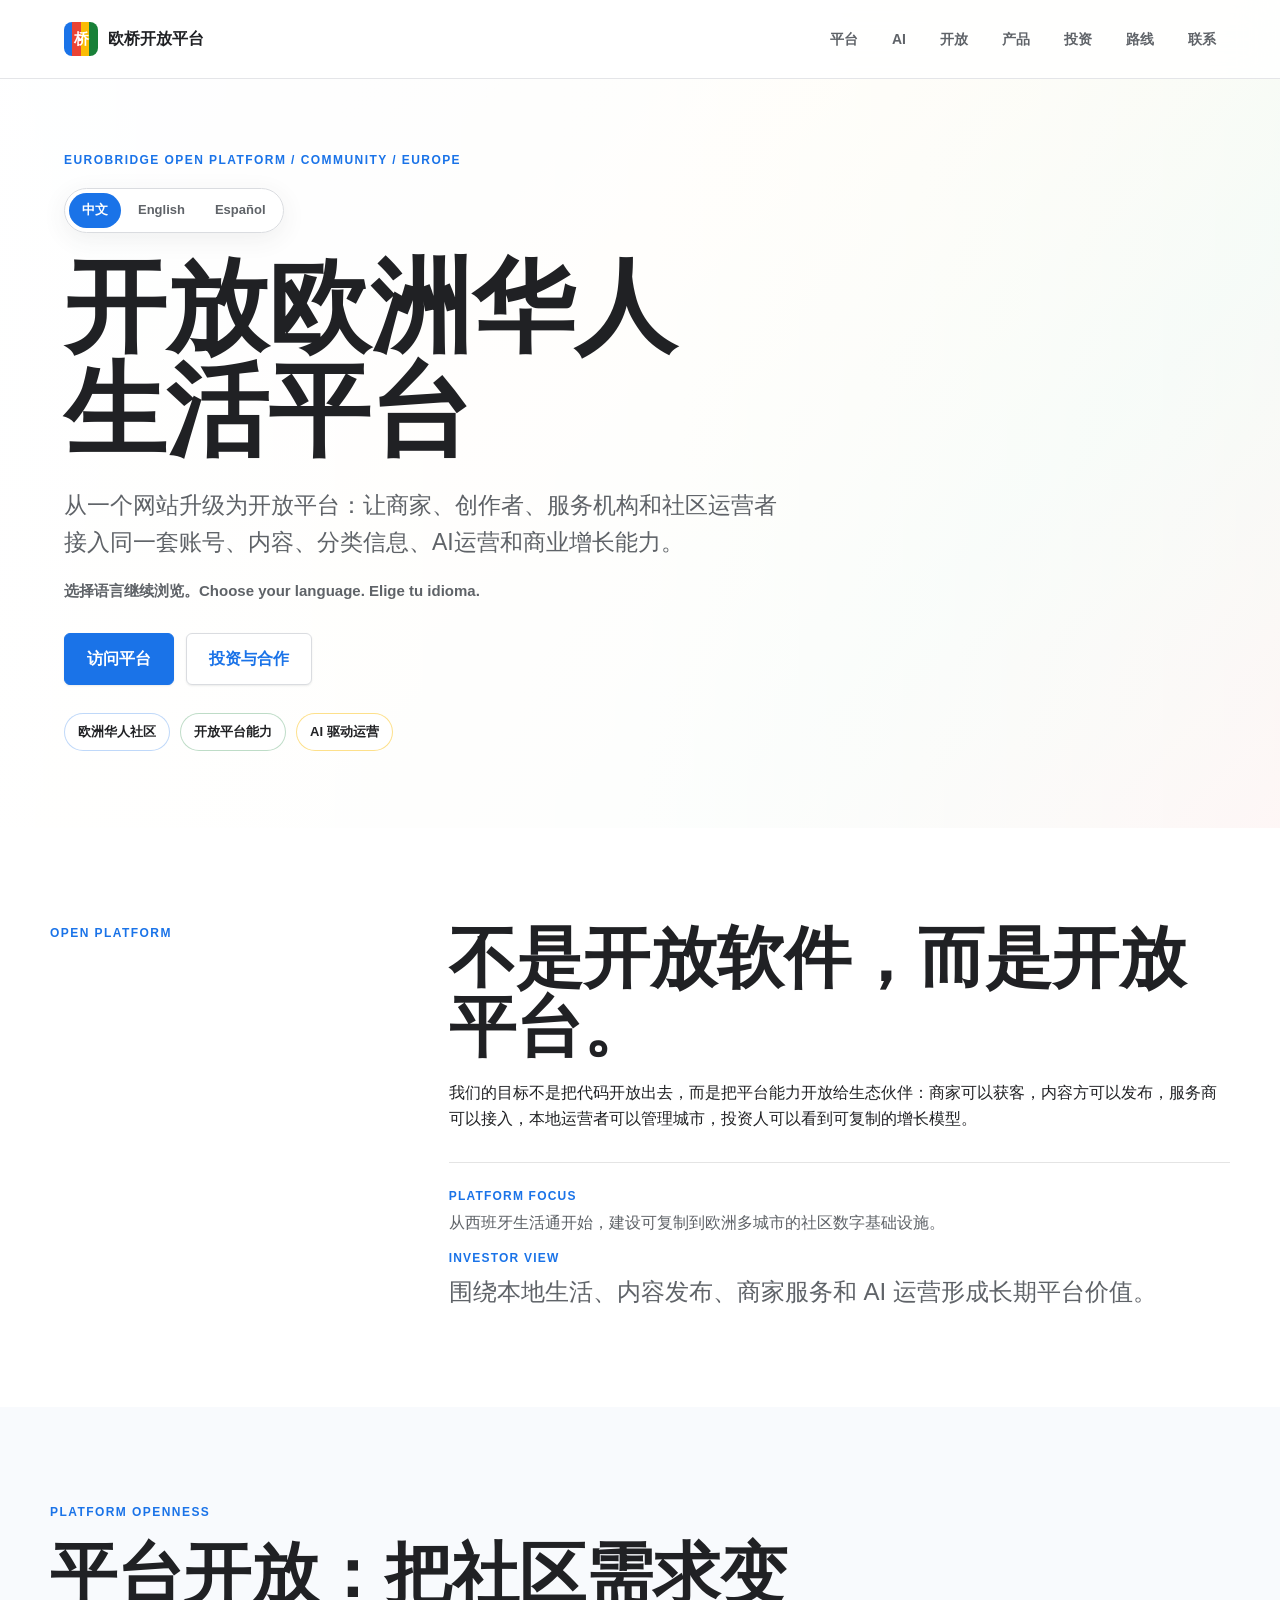
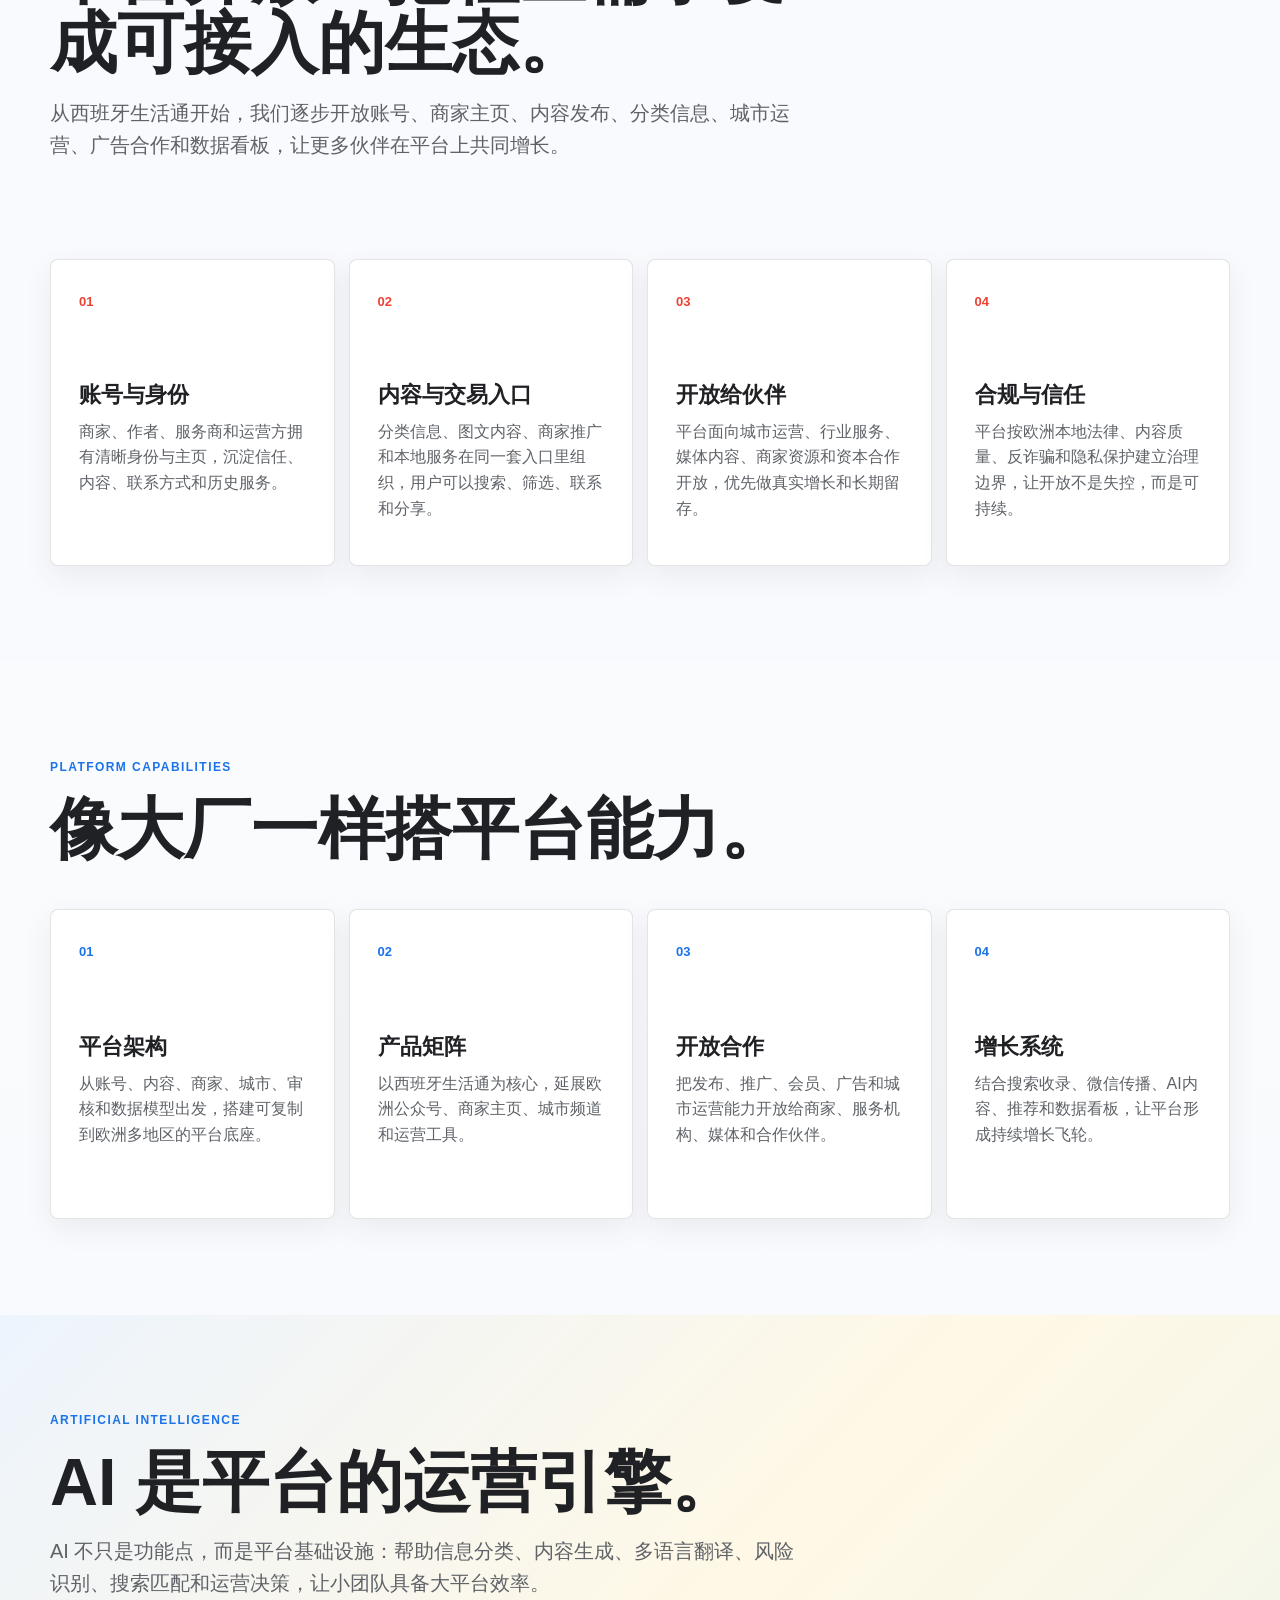
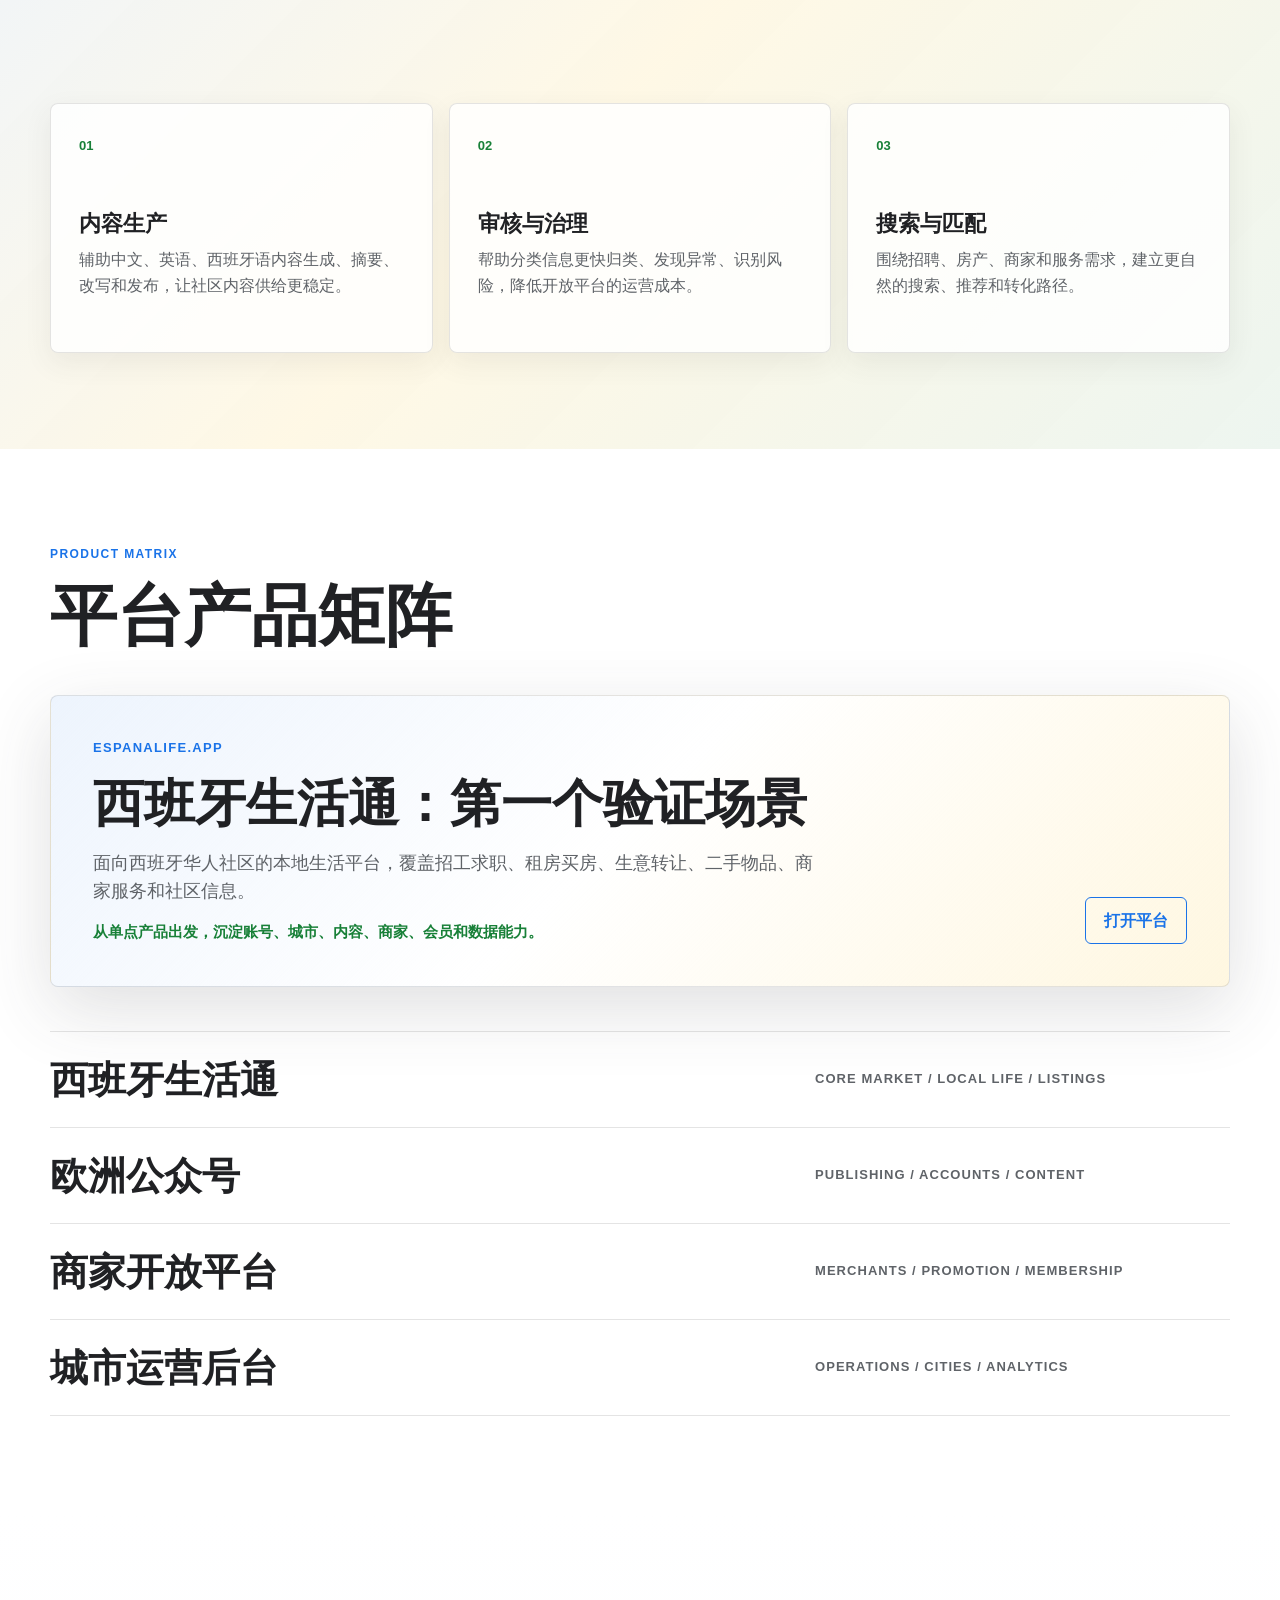
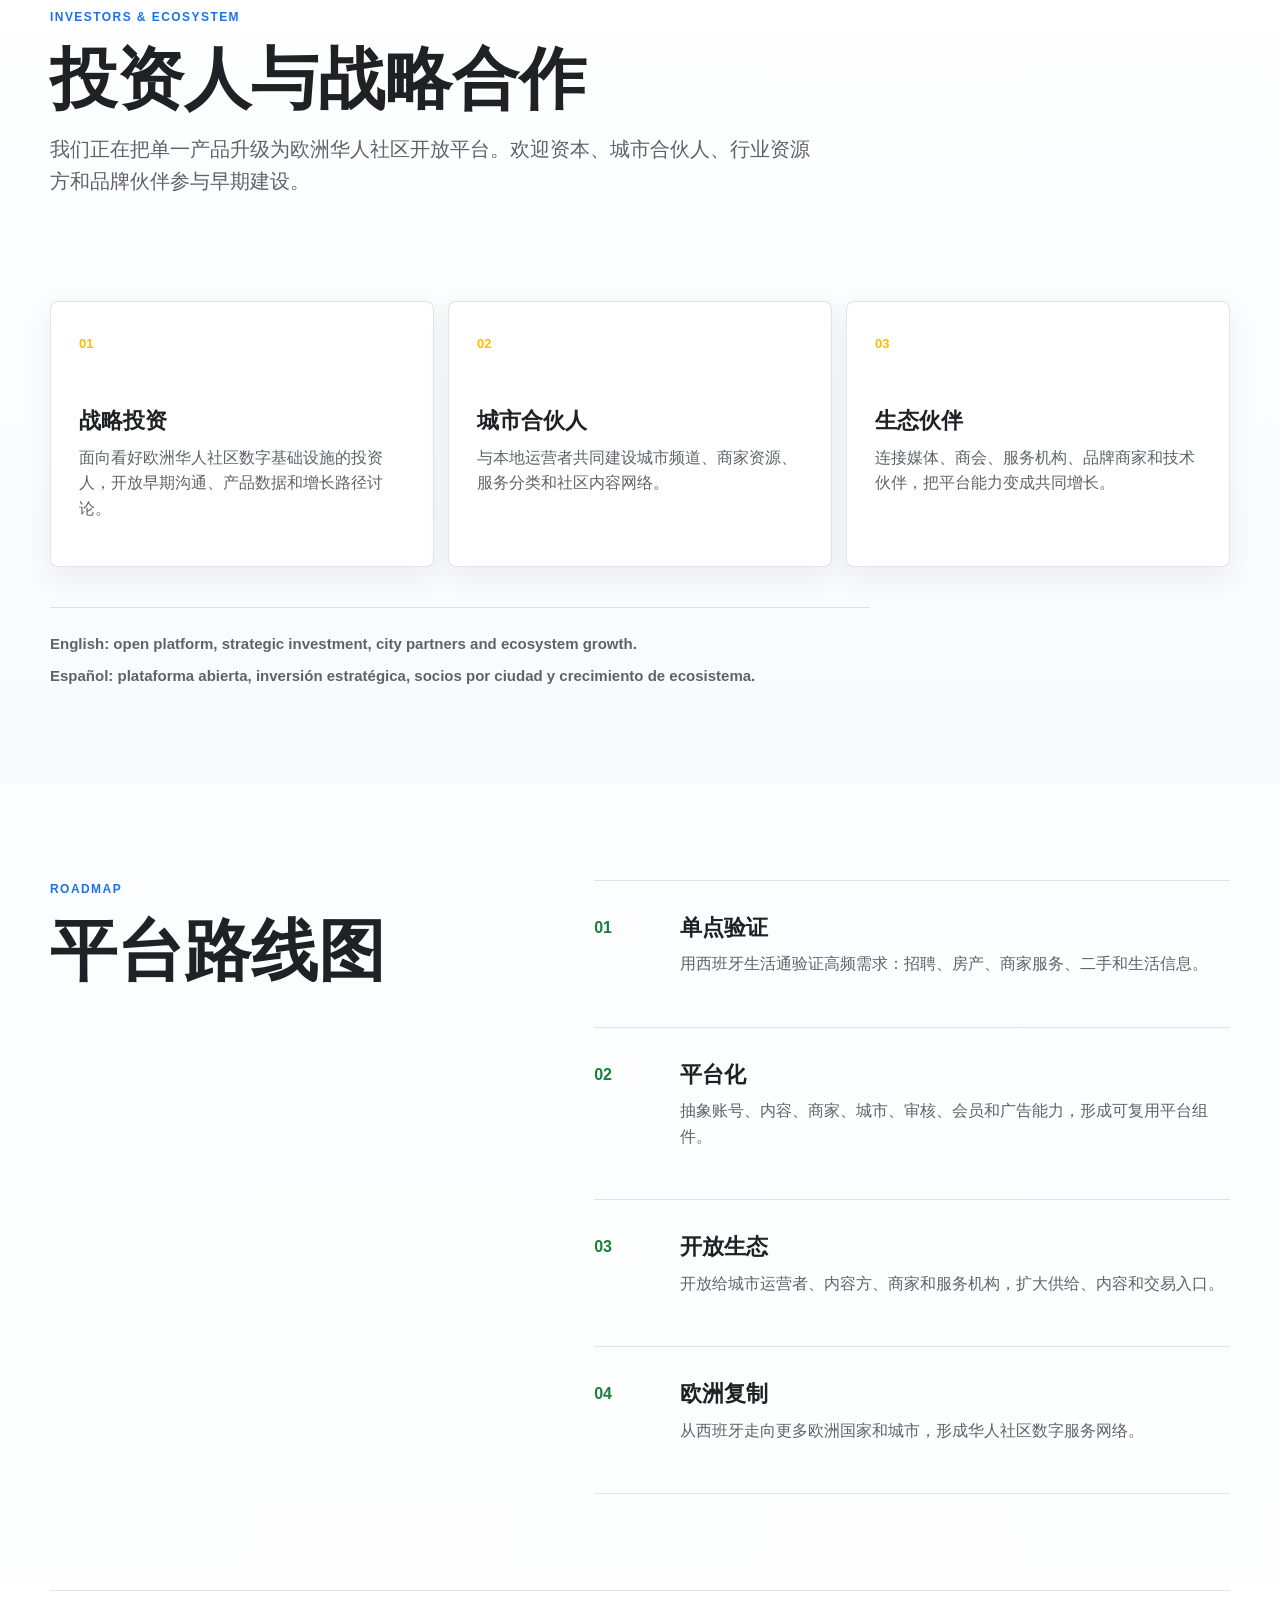
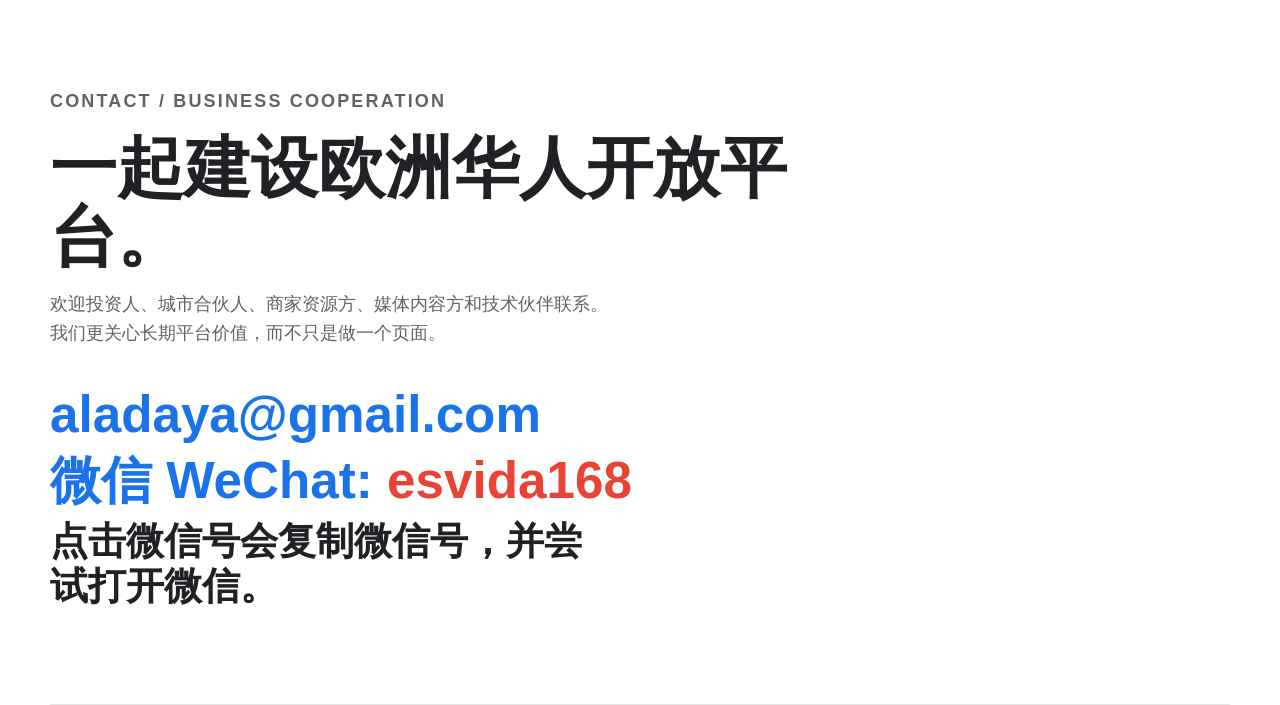
==== commit d41751de: "Link EuroMedia product entry" ====
--- a/index.html
+++ b/index.html
@@ -203,7 +203,7 @@
               <span data-i18n="rowJobs">招工求职</span>
               <span>Core market / Local life / Listings</span>
             </a>
-            <a class="work-row" href="https://espanalife.app/" target="_blank" rel="noreferrer">
+            <a class="work-row" href="https://web-yihuji.vercel.app/" target="_blank" rel="noreferrer">
               <span data-i18n="rowHousing">租房买房</span>
               <span>Publishing / Accounts / Content</span>
             </a>
